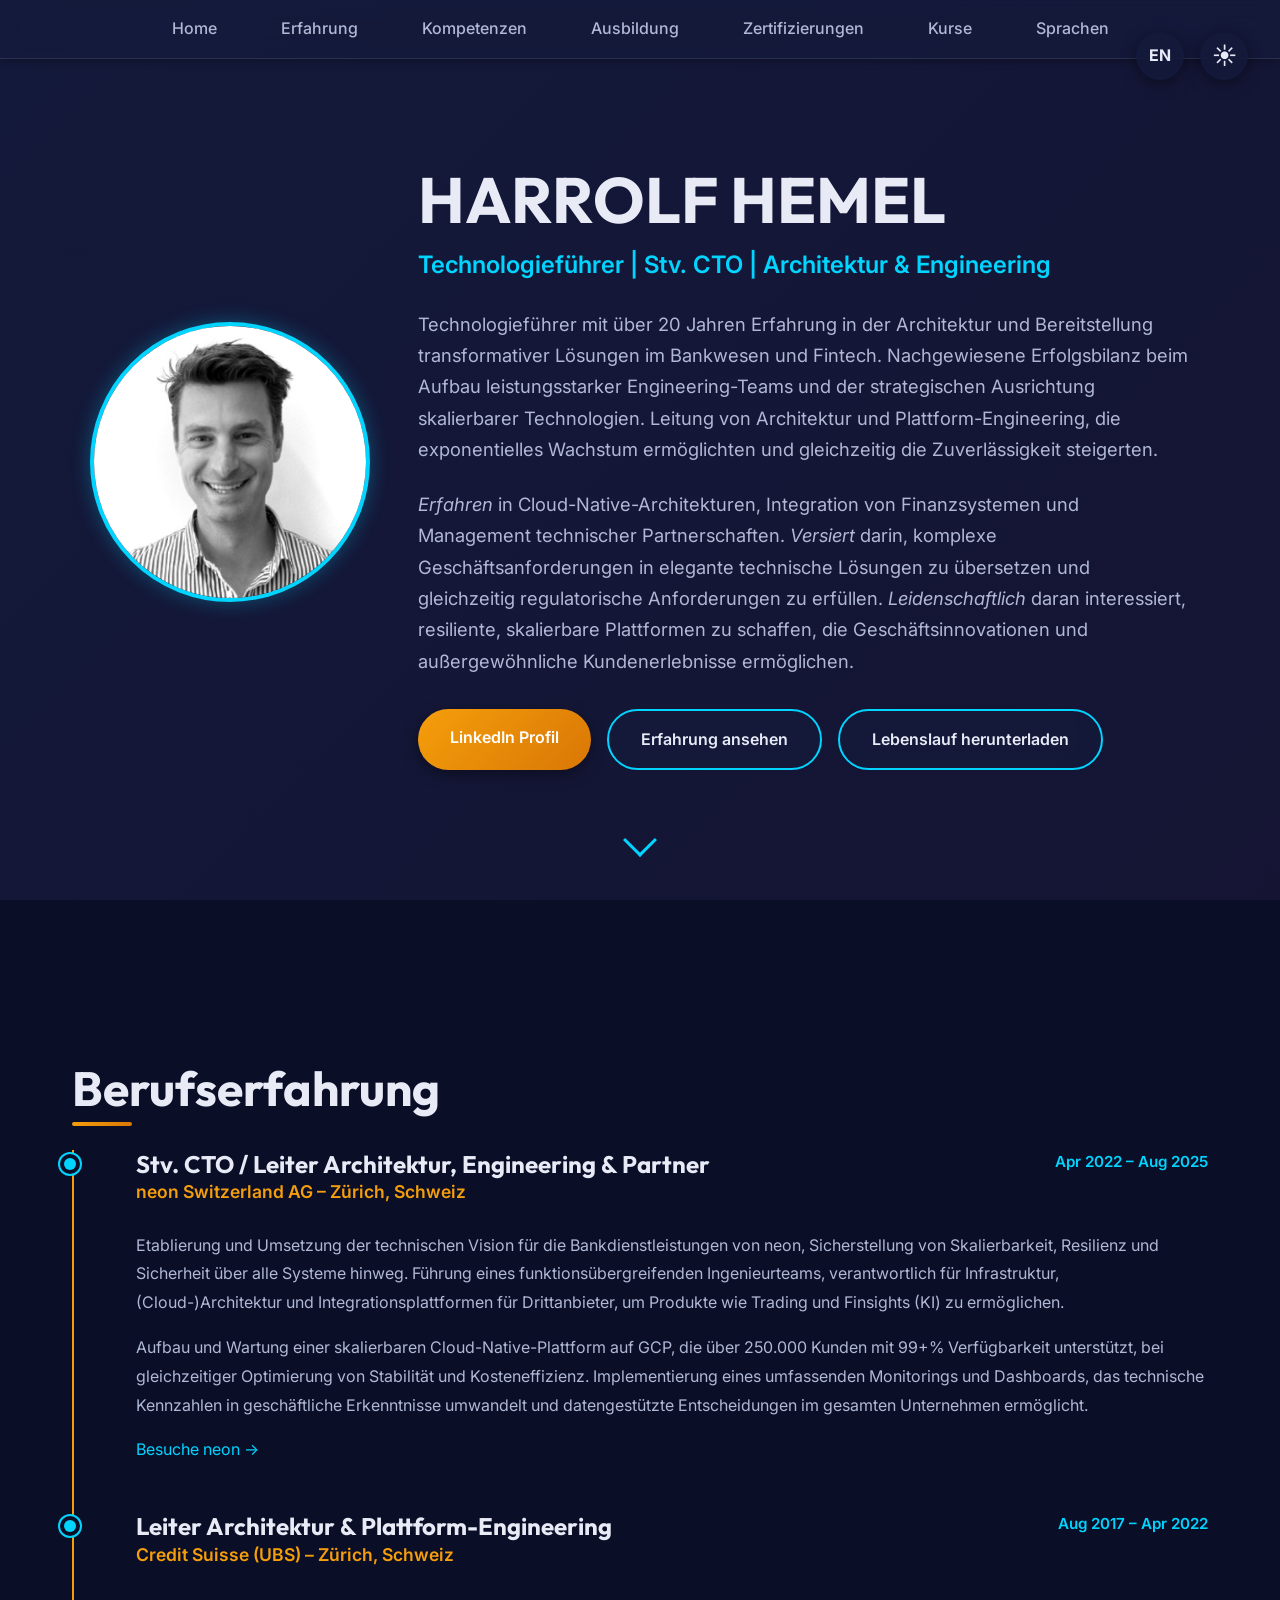
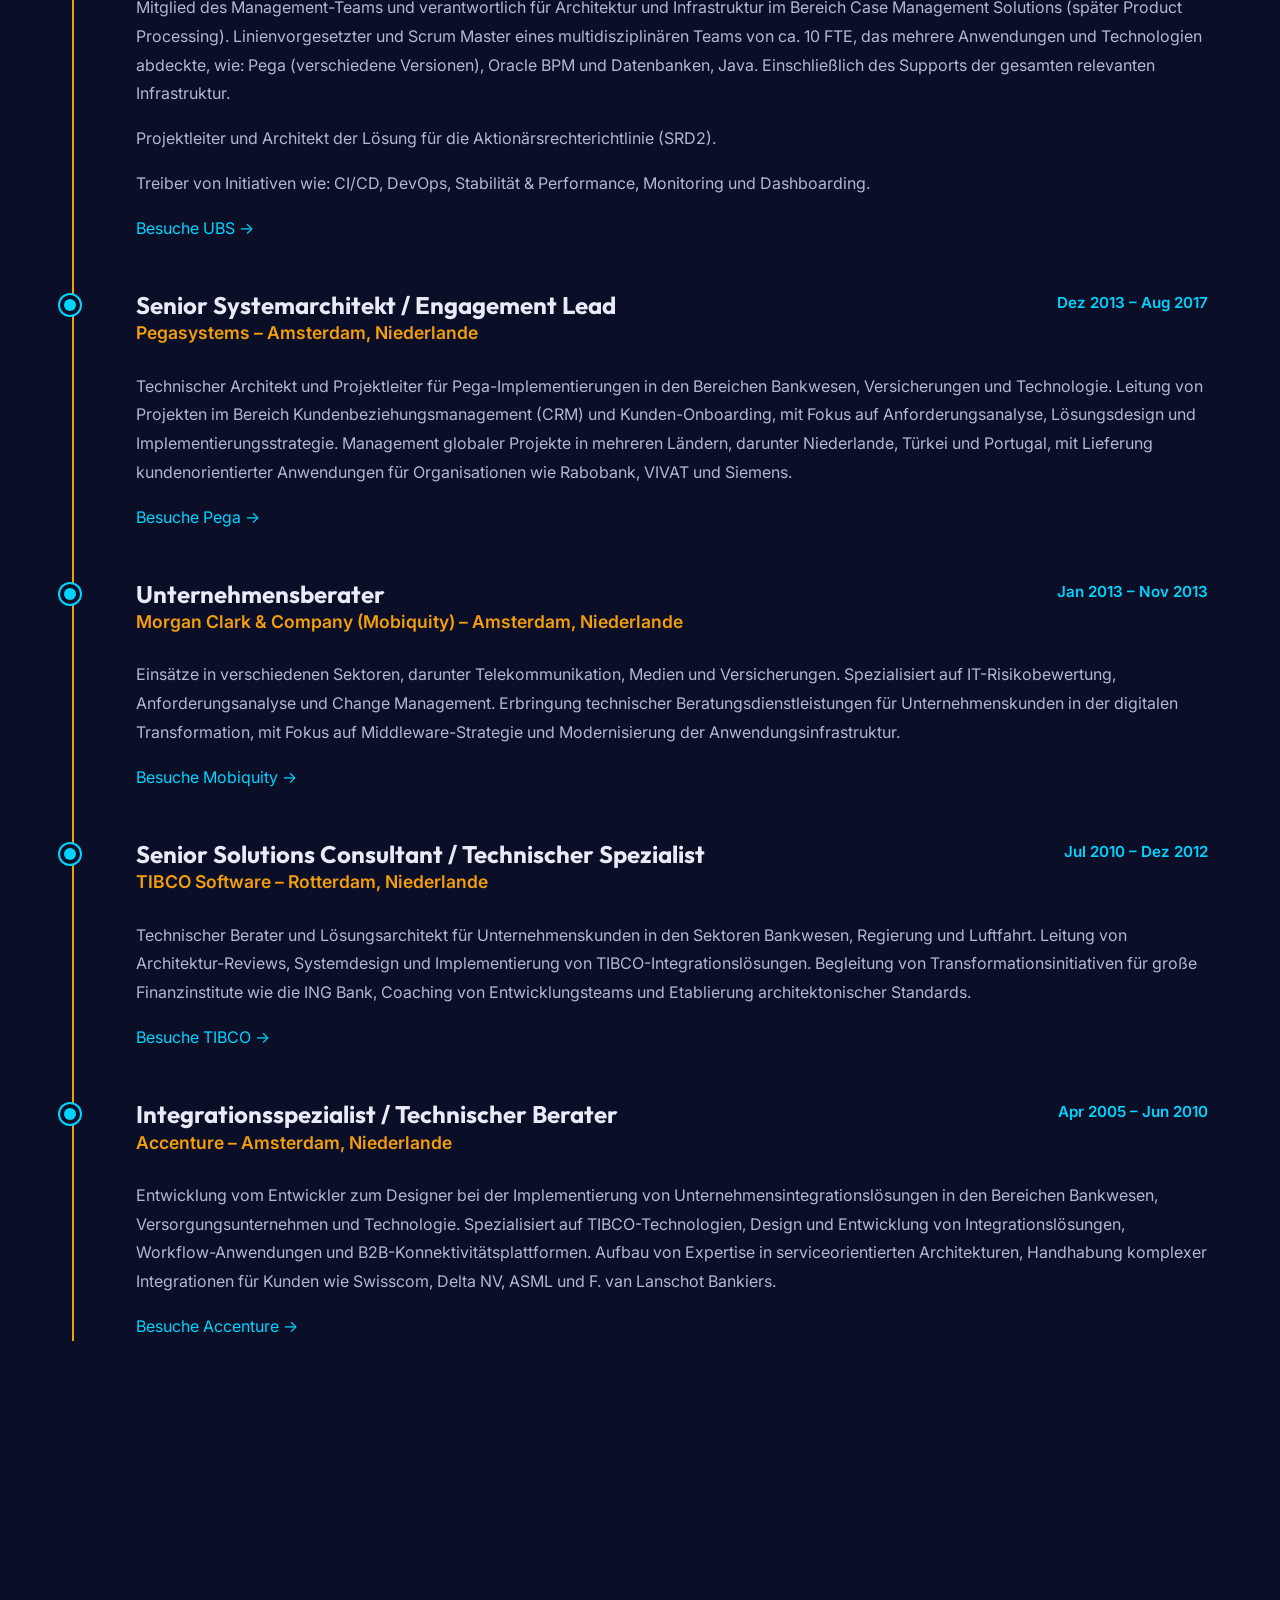
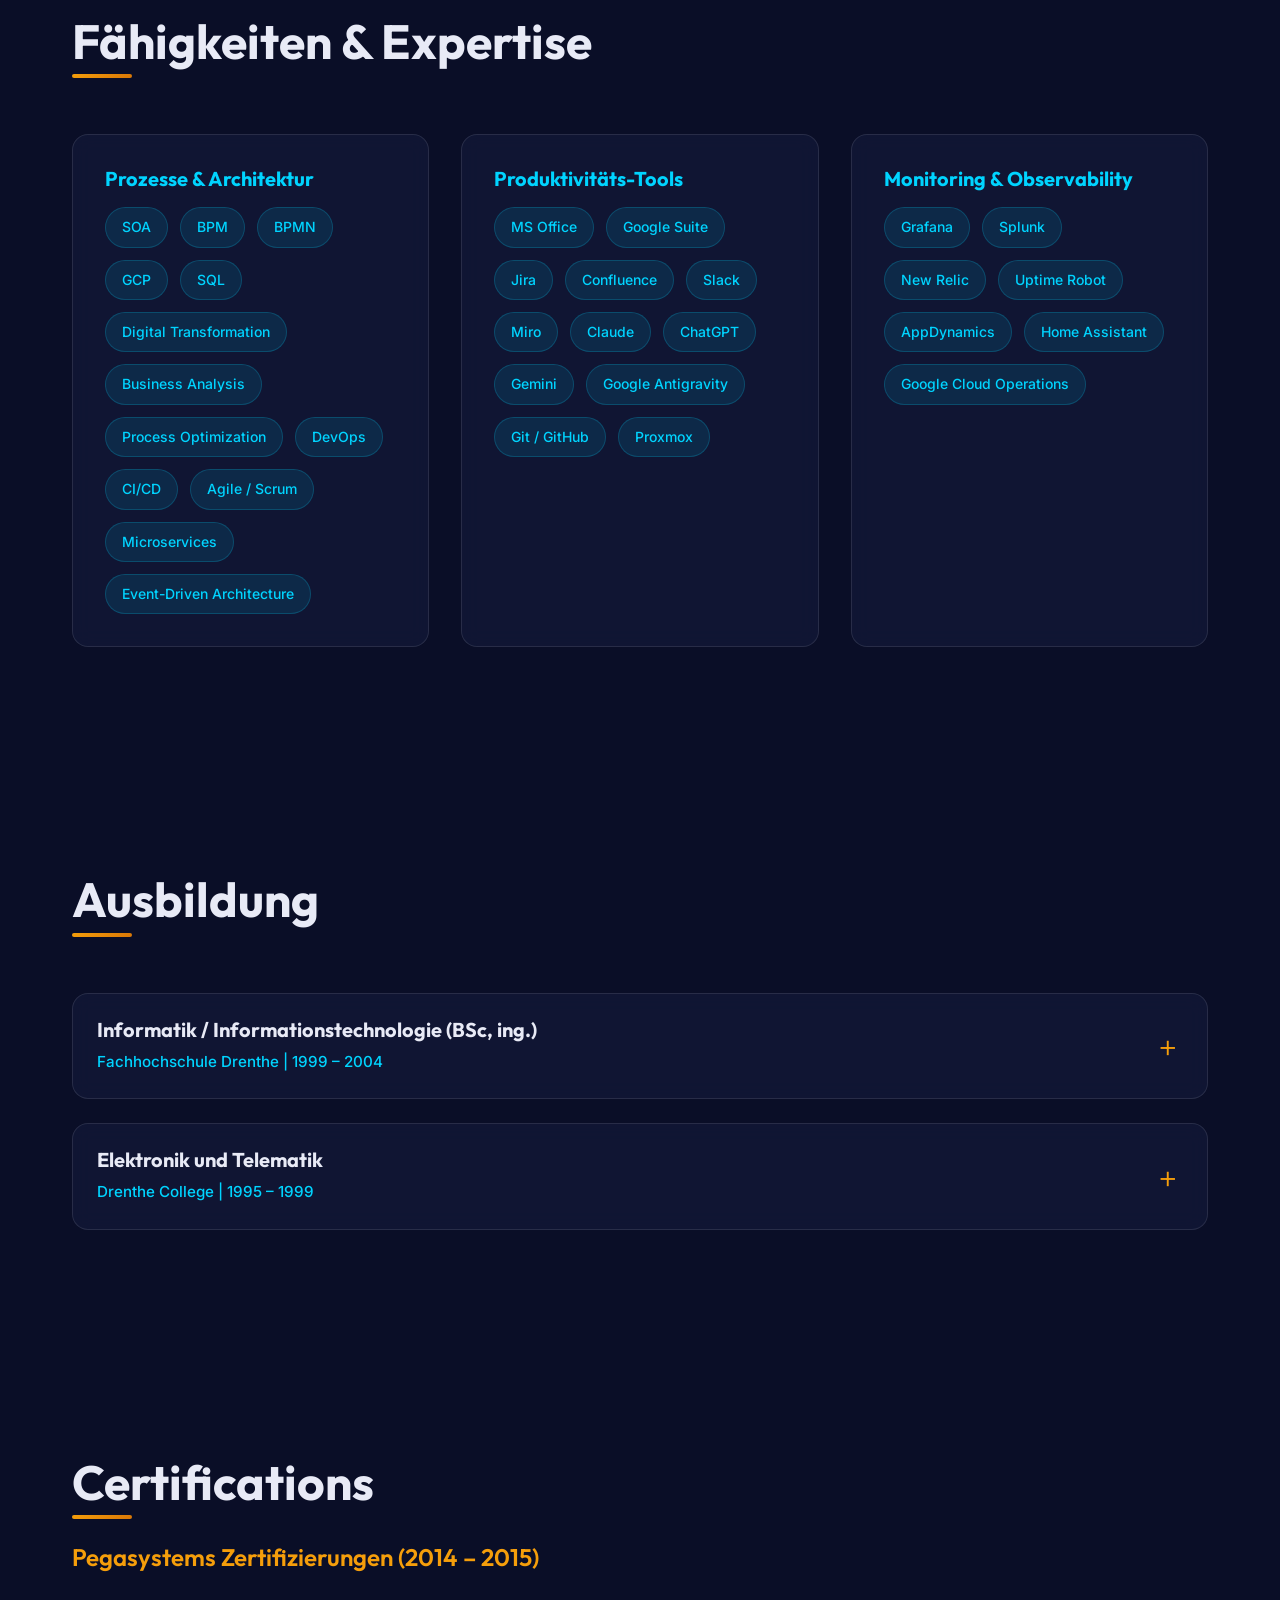
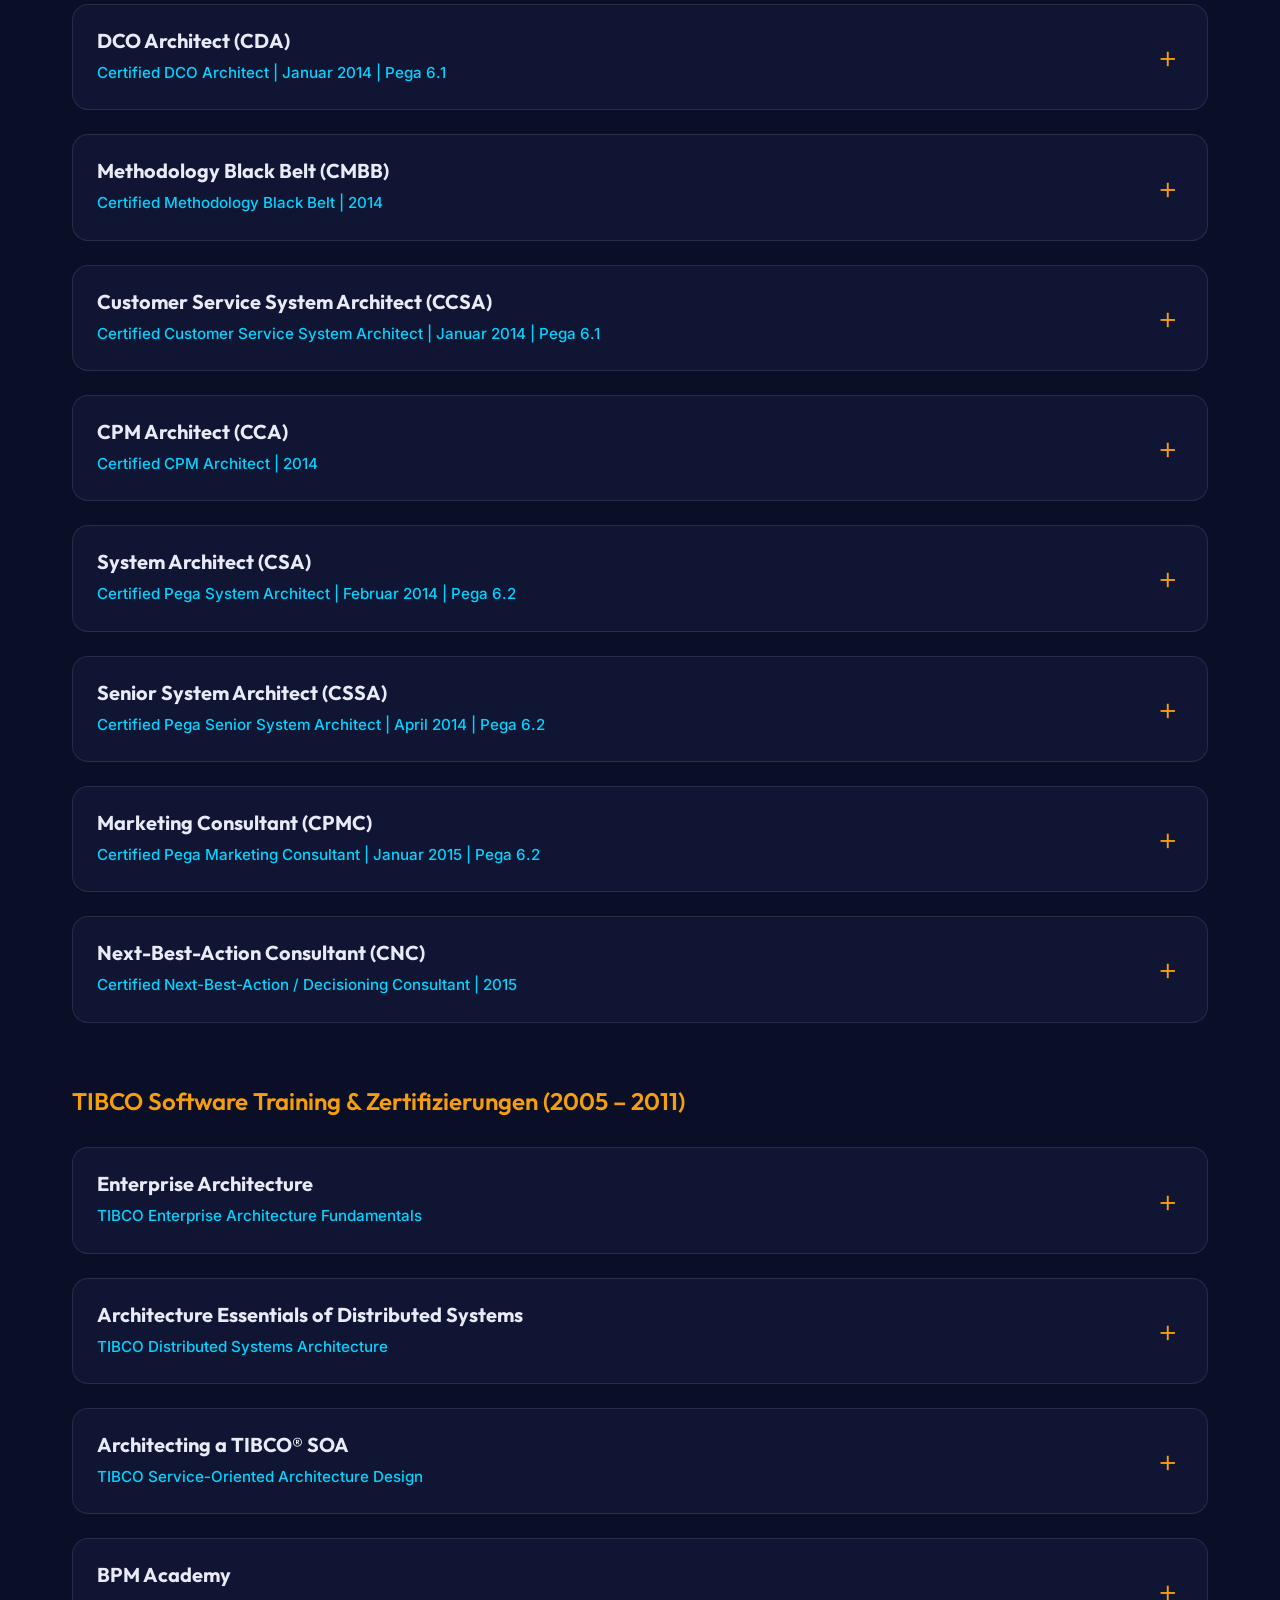
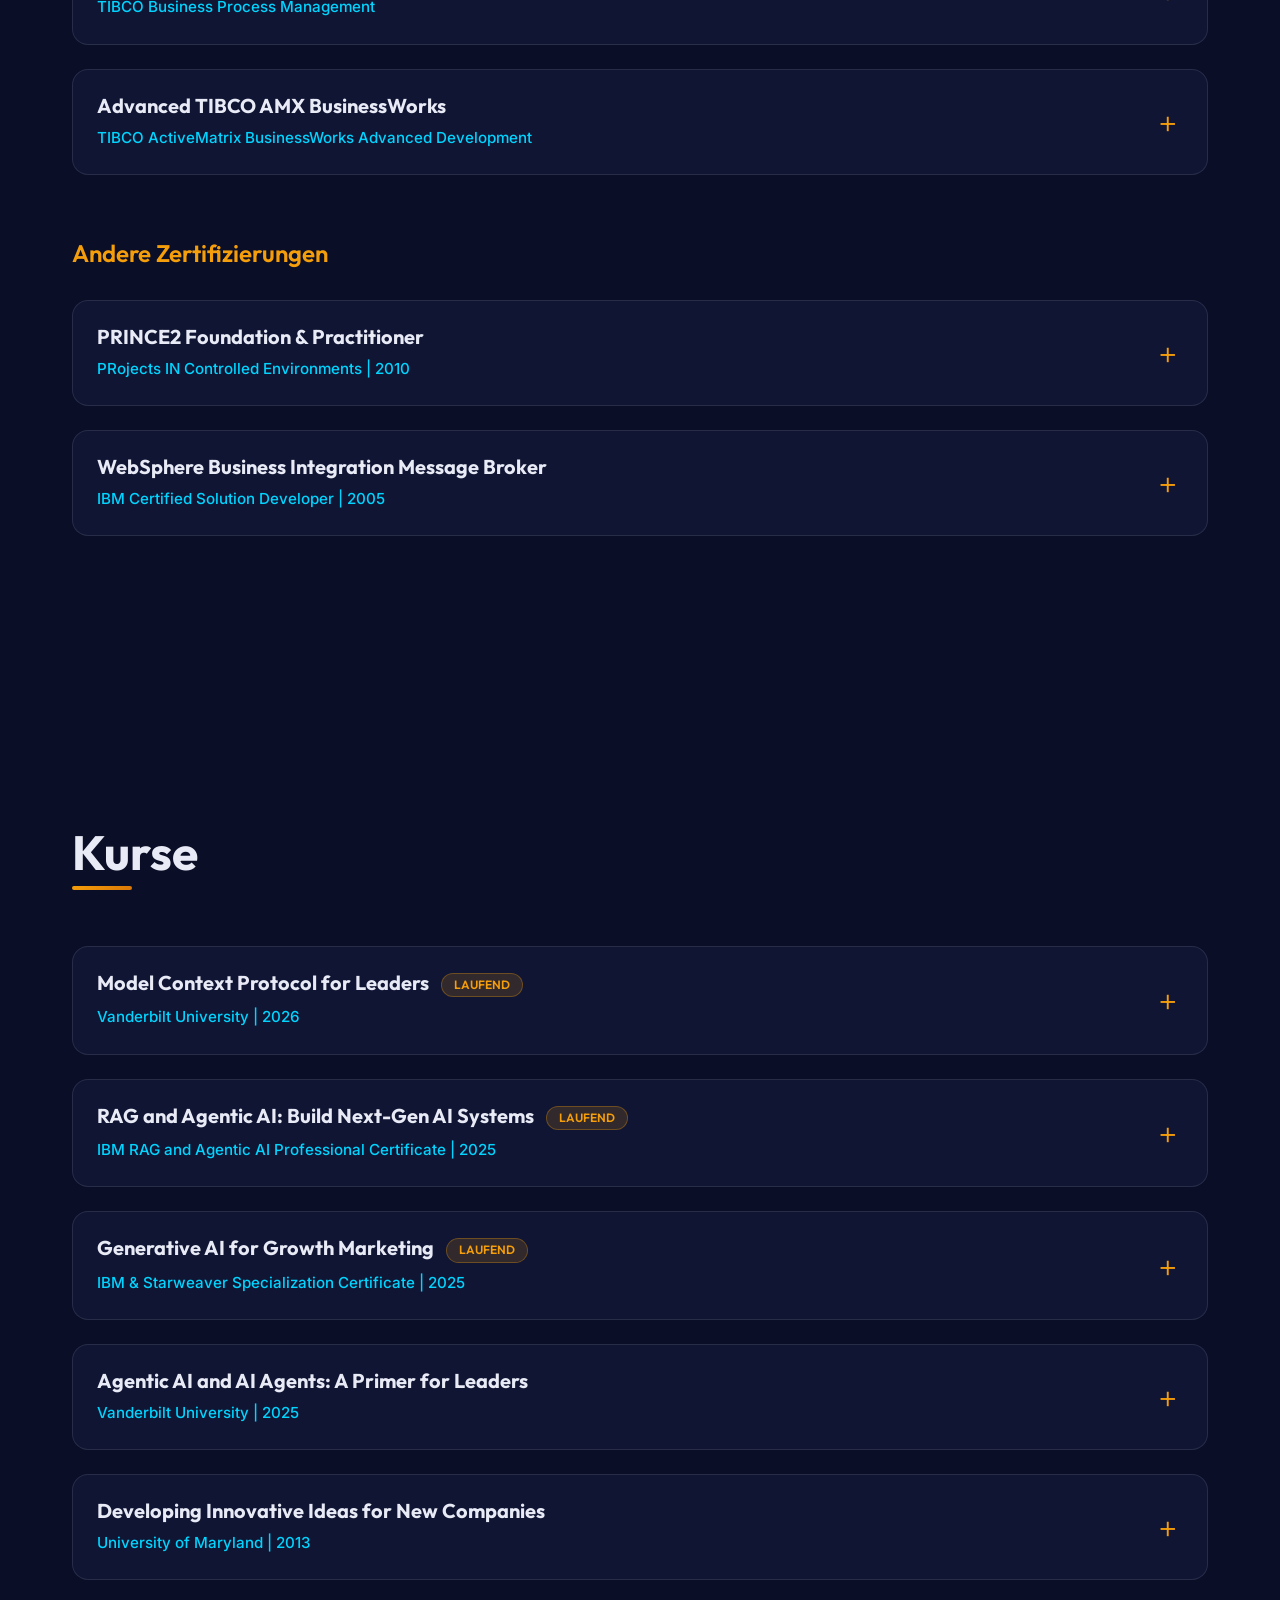
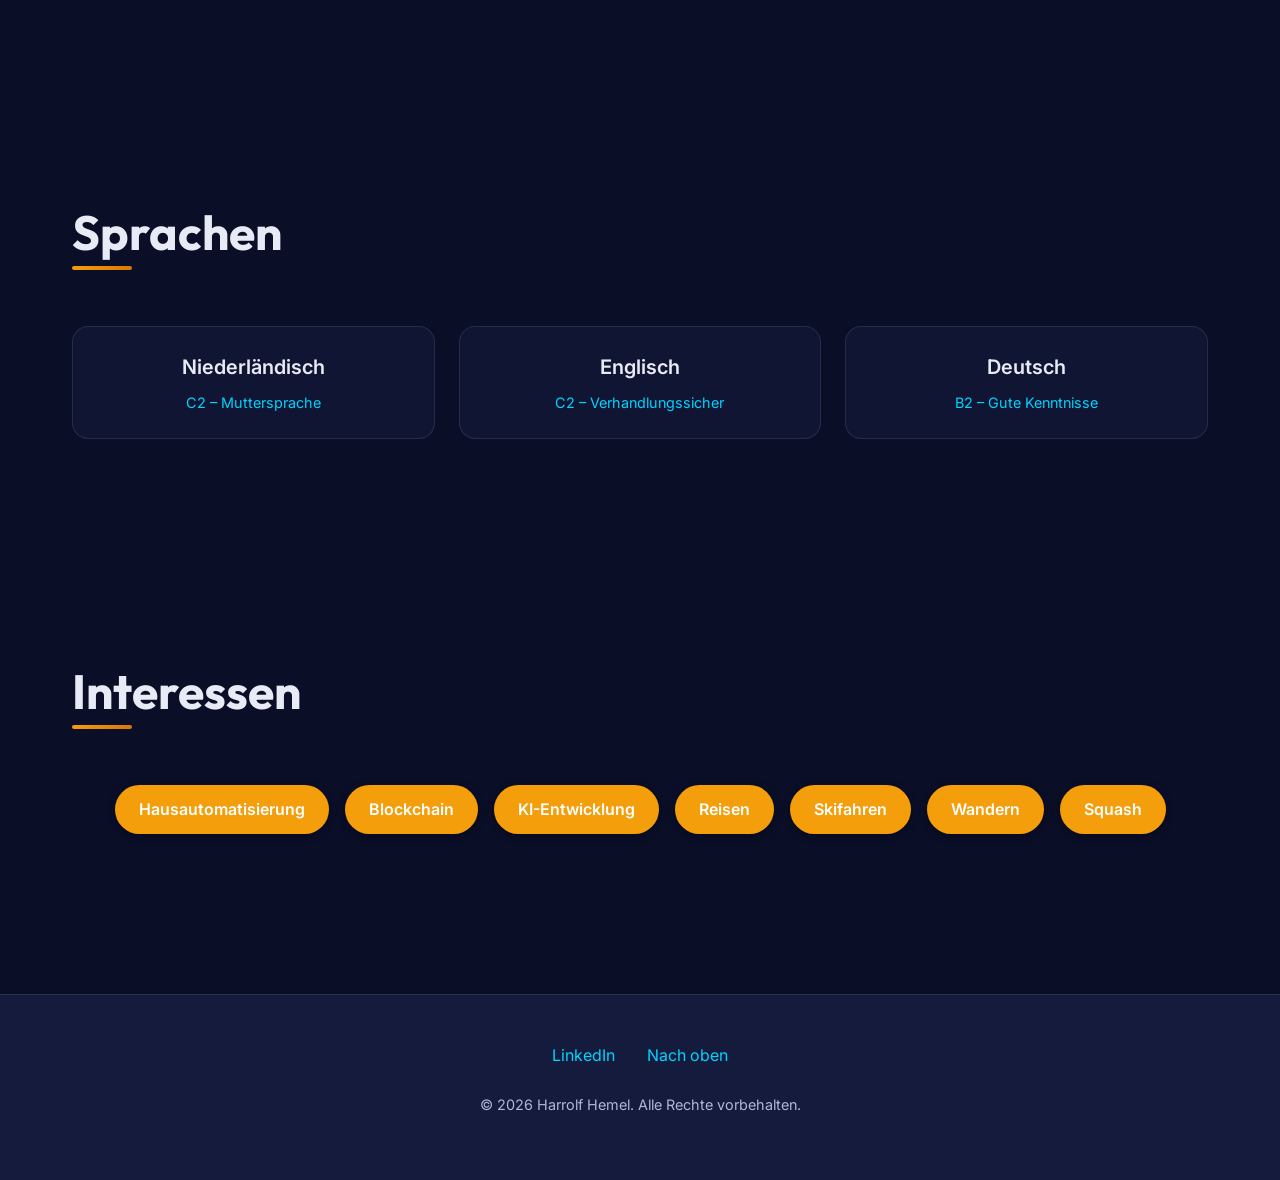
==== index-de.html @ daae37f2 "Refine light/dark toggle: fix default icon, add theme-color meta, improve a11y, add German localizat" ====
<!DOCTYPE html>
<html lang="de">

<head>
    <meta charset="UTF-8">
    <meta name="viewport" content="width=device-width, initial-scale=1.0">
    <meta name="theme-color" content="#0a0e27">
    <meta name="description"
        content="Harrolf Hemel - Technologieführer mit über 20 Jahren Erfahrung im Bankwesen und Fintech. Stv. CTO bei neon Switzerland AG.">
    <meta name="keywords" content="Technologieführer, CTO, Bankwesen, Fintech, Cloud-Architektur, Engineering">
    <meta name="author" content="Harrolf Hemel">

    <!-- Open Graph / Social Media -->
    <meta property="og:type" content="website">
    <meta property="og:title" content="Harrolf Hemel - Technologieführer">
    <meta property="og:description"
        content="Technologieführer mit über 20 Jahren Erfahrung in der Architektur und Bereitstellung transformativer Lösungen im Bankwesen und Fintech.">

    <title>Harrolf Hemel - Technologieführer</title>

    <!-- Google Fonts -->
    <link rel="preconnect" href="https://fonts.googleapis.com">
    <link rel="preconnect" href="https://fonts.gstatic.com" crossorigin>
    <link
        href="https://fonts.googleapis.com/css2?family=Inter:wght@400;500;600;700&family=Outfit:wght@600;700;800&display=swap"
        rel="stylesheet">

    <!-- Stylesheet -->
    <link rel="stylesheet" href="style.css">
</head>

<body>
    <!-- Theme Toggle -->
    <div class="theme-toggle" onclick="toggleTheme()" role="button" aria-label="Zum hellen Modus wechseln">
        <span id="theme-icon">☀️</span>
    </div>

    <!-- Language Toggle -->
    <a href="index.html" class="lang-toggle" aria-label="Wechseln zu Englisch">
        <span>EN</span>
    </a>

    <!-- Navigation -->
    <nav>
        <ul>
            <li><a href="#home">Home</a></li>
            <li>
                <a href="#experience">Erfahrung</a>
                <ul class="dropdown">
                    <li><a href="#neon">neon Switzerland AG</a></li>
                    <li><a href="#credit-suisse">Credit Suisse (UBS)</a></li>
                    <li><a href="#pegasystems">Pegasystems</a></li>
                    <li><a href="#mobiquity">Morgan Clark & Company</a></li>
                    <li><a href="#tibco-2010">TIBCO Software</a></li>
                    <li><a href="#accenture">Accenture</a></li>
                </ul>
            </li>
            <li>
                <a href="#skills">Kompetenzen</a>
                <ul class="dropdown">
                    <li><a href="#process-architecture">Prozesse & Architektur</a></li>
                    <li><a href="#productivity-tools">Produktivitäts-Tools</a></li>
                    <li><a href="#monitoring-observability">Monitoring & Observability</a></li>
                </ul>
            </li>
            <li>
                <a href="#education">Ausbildung</a>
                <ul class="dropdown">
                    <li><a href="#bachelors-degree">Informatik (BSc/Ing.)</a></li>
                    <li><a href="#electronics-telematics">Elektronik & Telematik</a></li>
                </ul>
            </li>
            <li>
                <a href="#certifications">Zertifizierungen</a>
                <ul class="dropdown">
                    <li><a href="#pega-certs">Pegasystems</a></li>
                    <li><a href="#tibco-certs">TIBCO Software</a></li>
                    <li><a href="#other-certs">Andere</a></li>
                </ul>
            </li>
            <li>
                <a href="#courses">Kurse</a>
                <ul class="dropdown">
                    <li><a href="#mcp-leaders">Model Context Protocol</a></li>
                    <li><a href="#ibm-rag">IBM RAG & Agentic AI</a></li>
                    <li><a href="#ibm-growth">Gen AI Growth Marketing</a></li>
                    <li><a href="#vanderbilt-agentic">Vanderbilt Agentic AI</a></li>
                    <li><a href="#maryland-entrepreneurship">Maryland Entrepreneurship</a></li>
                </ul>
            </li>
            <li><a href="#languages">Sprachen</a></li>
        </ul>
    </nav>

    <!-- Hero Section -->
    <section id="home" class="hero">
        <div class="hero-content">
            <div class="hero-image-container">
                <img src="profile_pic.png" alt="Harrolf Hemel" class="hero-image">
            </div>
            <div class="hero-text-content">
                <h1 class="hero-title">HARROLF HEMEL</h1>
                <p class="hero-subtitle">Technologieführer | Stv. CTO | Architektur & Engineering</p>
                <p class="hero-description">
                    Technologieführer mit über 20 Jahren Erfahrung in der Architektur und Bereitstellung transformativer
                    Lösungen im
                    Bankwesen und Fintech.
                    Nachgewiesene Erfolgsbilanz beim Aufbau leistungsstarker Engineering-Teams und der strategischen
                    Ausrichtung skalierbarer Technologien.
                    Leitung von Architektur und Plattform-Engineering, die exponentielles Wachstum ermöglichten und
                    gleichzeitig die
                    Zuverlässigkeit steigerten.
                </p>
                <p class="hero-description">
                    <em>Erfahren</em> in Cloud-Native-Architekturen, Integration von Finanzsystemen und Management
                    technischer
                    Partnerschaften.
                    <em>Versiert</em> darin, komplexe Geschäftsanforderungen in elegante technische Lösungen zu
                    übersetzen und
                    gleichzeitig regulatorische Anforderungen zu erfüllen.
                    <em>Leidenschaftlich</em> daran interessiert, resiliente, skalierbare Plattformen zu schaffen, die
                    Geschäftsinnovationen und
                    außergewöhnliche Kundenerlebnisse ermöglichen.
                </p>
                <div class="hero-links">
                    <a href="https://www.linkedin.com/in/harrolf" target="_blank" rel="noopener noreferrer"
                        class="btn btn-primary">
                        LinkedIn Profil
                    </a>
                    <a href="#experience" class="btn btn-secondary">Erfahrung ansehen</a>
                    <a href="Harrolf_Hemel_CV.pdf" target="_blank" class="btn btn-secondary"
                        aria-label="Lebenslauf als PDF herunterladen">
                        Lebenslauf herunterladen
                    </a>
                </div>
            </div>
        </div>
        <div class="scroll-indicator">
            <a href="#experience" aria-label="Nach unten scrollen">
                <span class="chevron"></span>
            </a>
        </div>
    </section>

    <!-- Experience Section -->
    <section id="experience">
        <div class="container">
            <h2>Berufserfahrung</h2>
            <div class="timeline">
                <!-- neon Switzerland AG -->
                <div class="timeline-item" id="neon">
                    <div class="timeline-header">
                        <div>
                            <h3 class="timeline-title">Stv. CTO / Leiter Architektur, Engineering & Partner</h3>
                            <p class="timeline-company">neon Switzerland AG – Zürich, Schweiz</p>
                        </div>
                        <span class="timeline-period">Apr 2022 – Aug 2025</span>
                    </div>
                    <div class="timeline-description">
                        <p>Etablierung und Umsetzung der technischen Vision für die Bankdienstleistungen von neon,
                            Sicherstellung von Skalierbarkeit, Resilienz und Sicherheit über alle Systeme hinweg.
                            Führung eines funktionsübergreifenden Ingenieurteams, verantwortlich für Infrastruktur,
                            (Cloud-)Architektur und Integrationsplattformen für Drittanbieter, um Produkte wie Trading
                            und Finsights (KI) zu ermöglichen.</p>
                        <p>Aufbau und Wartung einer skalierbaren Cloud-Native-Plattform auf GCP, die über 250.000 Kunden
                            mit 99+% Verfügbarkeit unterstützt, bei gleichzeitiger Optimierung von Stabilität und
                            Kosteneffizienz. Implementierung eines umfassenden Monitorings und Dashboards, das
                            technische Kennzahlen in geschäftliche Erkenntnisse umwandelt und datengestützte
                            Entscheidungen im gesamten Unternehmen ermöglicht.</p>
                        <p><a href="https://www.neon-free.ch/" target="_blank" rel="noopener noreferrer">Besuche neon
                                →</a></p>
                    </div>
                </div>

                <!-- Credit Suisse -->
                <div class="timeline-item" id="credit-suisse">
                    <div class="timeline-header">
                        <div>
                            <h3 class="timeline-title">Leiter Architektur & Plattform-Engineering</h3>
                            <p class="timeline-company">Credit Suisse (UBS) – Zürich, Schweiz</p>
                        </div>
                        <span class="timeline-period">Aug 2017 – Apr 2022</span>
                    </div>
                    <div class="timeline-description">
                        <p>Mitglied des Management-Teams und verantwortlich für Architektur und Infrastruktur im Bereich
                            Case Management Solutions (später Product Processing). Linienvorgesetzter und Scrum Master
                            eines multidisziplinären Teams von ca. 10 FTE, das mehrere Anwendungen und Technologien
                            abdeckte, wie: Pega (verschiedene Versionen), Oracle BPM und Datenbanken, Java.
                            Einschließlich des Supports der gesamten relevanten Infrastruktur.</p>
                        <p>Projektleiter und Architekt der Lösung für die Aktionärsrechterichtlinie (SRD2).</p>
                        <p>Treiber von Initiativen wie: CI/CD, DevOps, Stabilität & Performance, Monitoring und
                            Dashboarding.</p>
                        <p><a href="https://www.ubs.com/" target="_blank" rel="noopener noreferrer">Besuche UBS →</a>
                        </p>
                    </div>
                </div>

                <!-- Pegasystems -->
                <div class="timeline-item" id="pegasystems">
                    <div class="timeline-header">
                        <div>
                            <h3 class="timeline-title">Senior Systemarchitekt / Engagement Lead</h3>
                            <p class="timeline-company">Pegasystems – Amsterdam, Niederlande</p>
                        </div>
                        <span class="timeline-period">Dez 2013 – Aug 2017</span>
                    </div>
                    <div class="timeline-description">
                        <p>Technischer Architekt und Projektleiter für Pega-Implementierungen in den Bereichen
                            Bankwesen, Versicherungen und Technologie. Leitung von Projekten im Bereich
                            Kundenbeziehungsmanagement (CRM) und Kunden-Onboarding, mit Fokus auf Anforderungsanalyse,
                            Lösungsdesign und Implementierungsstrategie. Management globaler Projekte in mehreren
                            Ländern, darunter Niederlande, Türkei und Portugal, mit Lieferung kundenorientierter
                            Anwendungen für Organisationen wie Rabobank, VIVAT und Siemens.</p>
                        <p><a href="https://www.pega.com" target="_blank" rel="noopener noreferrer">Besuche Pega →</a>
                        </p>
                    </div>
                </div>

                <!-- Morgan Clark & Company -->
                <div class="timeline-item" id="mobiquity">
                    <div class="timeline-header">
                        <div>
                            <h3 class="timeline-title">Unternehmensberater</h3>
                            <p class="timeline-company">Morgan Clark & Company (Mobiquity) – Amsterdam, Niederlande</p>
                        </div>
                        <span class="timeline-period">Jan 2013 – Nov 2013</span>
                    </div>
                    <div class="timeline-description">
                        <p>Einsätze in verschiedenen Sektoren, darunter Telekommunikation, Medien und Versicherungen.
                            Spezialisiert auf IT-Risikobewertung, Anforderungsanalyse und Change Management. Erbringung
                            technischer Beratungsdienstleistungen für Unternehmenskunden in der digitalen
                            Transformation, mit Fokus auf Middleware-Strategie und Modernisierung der
                            Anwendungsinfrastruktur.</p>
                        <p><a href="https://mobiquitytechnologies.com" target="_blank" rel="noopener noreferrer">Besuche
                                Mobiquity →</a></p>
                    </div>
                </div>

                <!-- TIBCO Software -->
                <div class="timeline-item" id="tibco-2010">
                    <div class="timeline-header">
                        <div>
                            <h3 class="timeline-title">Senior Solutions Consultant / Technischer Spezialist</h3>
                            <p class="timeline-company">TIBCO Software – Rotterdam, Niederlande</p>
                        </div>
                        <span class="timeline-period">Jul 2010 – Dez 2012</span>
                    </div>
                    <div class="timeline-description">
                        <p>Technischer Berater und Lösungsarchitekt für Unternehmenskunden in den Sektoren Bankwesen,
                            Regierung und Luftfahrt. Leitung von Architektur-Reviews, Systemdesign und Implementierung
                            von TIBCO-Integrationslösungen. Begleitung von Transformationsinitiativen für große
                            Finanzinstitute wie die ING Bank, Coaching von Entwicklungsteams und Etablierung
                            architektonischer Standards.</p>
                        <p><a href="https://www.tibco.com" target="_blank" rel="noopener noreferrer">Besuche TIBCO →</a>
                        </p>
                    </div>
                </div>

                <!-- Accenture -->
                <div class="timeline-item" id="accenture">
                    <div class="timeline-header">
                        <div>
                            <h3 class="timeline-title">Integrationsspezialist / Technischer Berater</h3>
                            <p class="timeline-company">Accenture – Amsterdam, Niederlande</p>
                        </div>
                        <span class="timeline-period">Apr 2005 – Jun 2010</span>
                    </div>
                    <div class="timeline-description">
                        <p>Entwicklung vom Entwickler zum Designer bei der Implementierung von
                            Unternehmensintegrationslösungen in den Bereichen Bankwesen, Versorgungsunternehmen und
                            Technologie. Spezialisiert auf TIBCO-Technologien, Design und Entwicklung von
                            Integrationslösungen, Workflow-Anwendungen und B2B-Konnektivitätsplattformen. Aufbau von
                            Expertise in serviceorientierten Architekturen, Handhabung komplexer Integrationen für
                            Kunden wie Swisscom, Delta NV, ASML und F. van Lanschot Bankiers.</p>
                        <p><a href="https://www.accenture.com/" target="_blank" rel="noopener noreferrer">Besuche
                                Accenture →</a></p>
                    </div>
                </div>
            </div>
        </div>
    </section>

    <!-- Skills Section -->
    <section id="skills">
        <div class="container">
            <h2>Fähigkeiten & Expertise</h2>
            <div class="skills-grid">
                <div class="skill-category" id="process-architecture">
                    <h3>Prozesse & Architektur</h3>
                    <div class="skill-tags">
                        <span class="skill-tag">SOA</span>
                        <span class="skill-tag">BPM</span>
                        <span class="skill-tag">BPMN</span>
                        <span class="skill-tag">GCP</span>
                        <span class="skill-tag">SQL</span>
                        <span class="skill-tag">Digital Transformation</span>
                        <span class="skill-tag">Business Analysis</span>
                        <span class="skill-tag">Process Optimization</span>
                        <span class="skill-tag">DevOps</span>
                        <span class="skill-tag">CI/CD</span>
                        <span class="skill-tag">Agile / Scrum</span>
                        <span class="skill-tag">Microservices</span>
                        <span class="skill-tag">Event-Driven Architecture</span>
                    </div>
                </div>
                <div class="skill-category" id="productivity-tools">
                    <h3>Produktivitäts-Tools</h3>
                    <div class="skill-tags">
                        <span class="skill-tag">MS Office</span>
                        <span class="skill-tag">Google Suite</span>
                        <span class="skill-tag">Jira</span>
                        <span class="skill-tag">Confluence</span>
                        <span class="skill-tag">Slack</span>
                        <span class="skill-tag">Miro</span>
                        <span class="skill-tag">Claude</span>
                        <span class="skill-tag">ChatGPT</span>
                        <span class="skill-tag">Gemini</span>
                        <span class="skill-tag">Google Antigravity</span>
                        <span class="skill-tag">Git / GitHub</span>
                        <span class="skill-tag">Proxmox</span>
                    </div>
                </div>
                <div class="skill-category" id="monitoring-observability">
                    <h3>Monitoring & Observability</h3>
                    <div class="skill-tags">
                        <span class="skill-tag">Grafana</span>
                        <span class="skill-tag">Splunk</span>
                        <span class="skill-tag">New Relic</span>
                        <span class="skill-tag">Uptime Robot</span>
                        <span class="skill-tag">AppDynamics</span>
                        <span class="skill-tag">Home Assistant</span>
                        <span class="skill-tag">Google Cloud Operations</span>
                    </div>
                </div>
            </div>
        </div>
    </section>

    <!-- Education Section -->
    <section id="education">
        <div class="container">
            <h2>Ausbildung</h2>
            <div class="certifications-grid">
                <!-- Computer Science / IT Degree -->
                <div class="certification-card" id="bachelors-degree">
                    <div class="certification-header" onclick="toggleCertification(this)">
                        <div>
                            <h4 class="certification-title">Informatik / Informationstechnologie (BSc, ing.)</h4>
                            <p class="certification-subtitle">Fachhochschule Drenthe | 1999 – 2004</p>
                        </div>
                        <span class="expand-icon">+</span>
                    </div>
                    <div class="certification-details">
                        <p>Vierjähriges HBO-Bachelorstudium in Informatik und Informationstechnologie an der Hogeschool
                            Drenthe – einer Fachhochschule in der Provinz Drenthe, Niederlande, mit Standorten in Assen,
                            Emmen und Meppel (fusioniert 2008 mit der CHN zur Stenden Hogeschool, jetzt NHL Stenden).
                        </p>
                        <p>Umfassender Lehrplan mit Grundlagen der Softwareentwicklung, Systemanalyse und -design,
                            Datenbankmanagementsystemen und Programmiermethoden. Kernstudien umfassten objektorientierte
                            Programmierung, Datenstrukturen und Algorithmen, Informationssystementwicklung,
                            Netzwerkinfrastruktur und Systemadministration. Schwerpunkt auf praxisorientiertem Lernen
                            mit branchenrelevanten Anwendungen, Verbindung von theoretischen Grundlagen mit praktischer
                            Entwicklung technischer Fähigkeiten.</p>
                        <p>Das Programm vermittelte Kompetenzen über den gesamten Lebenszyklus von Informationssystemen:
                            Anforderungsanalyse, Systemdesign, Implementierung, Testen und Wartung. Zusätzlicher Fokus
                            auf aufkommende Technologien jener Zeit, einschließlich Webentwicklung, verteilte Systeme
                            und Enterprise Application Integration. Das Abschlussprojekt (Afstudeerstage) beinhaltete
                            die Anwendung des erworbenen Wissens in einem professionellen Umfeld und schlug die Brücke
                            zwischen akademischem Lernen und Industriepraxis.</p>
                        <p>Der Titel <strong>"ing."</strong> (Ingenieur) ist eine gesetzlich geschützte
                            Berufsbezeichnung in den Niederlanden, die nach Abschluss eines technischen HBO-Studiengangs
                            verliehen wird.</p>
                    </div>
                </div>

                <!-- Electronics and Telematics -->
                <div class="certification-card" id="electronics-telematics">
                    <div class="certification-header" onclick="toggleCertification(this)">
                        <div>
                            <h4 class="certification-title">Elektronik und Telematik</h4>
                            <p class="certification-subtitle">Drenthe College | 1995 – 1999</p>
                        </div>
                        <span class="expand-icon">+</span>
                    </div>
                    <div class="certification-details">
                        <p>Vierjährige MBO-Berufsausbildung in Elektronik und Telematik am Drenthe College – einem
                            regionalen Berufsbildungszentrum (ROC) in der Provinz Drenthe, Niederlande. Diese technische
                            Qualifikation vermittelte fundierte Fachkenntnisse sowohl in der Elektroniktechnik als auch
                            in Telekommunikationssystemen.</p>
                        <p>Die Komponente <strong>Elektronik</strong> deckte ab: Stromkreistheorie, analoge und digitale
                            Elektronik, elektronische Bauteile und Systeme, Messtechnik, Schaltungsdesign und
                            Fehlersuchmethoden. Die praktische Ausbildung umfasste die Arbeit mit elektronischen
                            Messgeräten, das Interpretieren technischer Schaltpläne sowie die Installation, Wartung und
                            Reparatur elektronischer Systeme und Anlagen.</p>
                        <p>Die Spezialisierung <strong>Telematik</strong> (Telekommunikation + Informatik) konzentrierte
                            sich auf die Konvergenz von Telekommunikation und Informationstechnologie – behandelte
                            Datenkommunikation, Netzwerkprotokolle, Übertragungstechnologien, Telefoniesysteme und die
                            Infrastruktur für den elektronischen Informationsaustausch. Dies umfasste sowohl Kupfer- als
                            auch frühe Glasfasertechnologien, Signalsysteme und die aufkommende digitale
                            Telekommunikationslandschaft der späten 1990er Jahre.</p>
                        <p>Das kombinierte Programm bot eine solide technische Grundlage, die Hardware-Elektronik mit
                            Kommunikationstechnologie verband – Fähigkeiten, die direkt im sich schnell entwickelnden
                            IKT-Sektor anwendbar waren und als ideale Vorbereitung für das anschließende
                            Hochschulstudium der Informatik dienten.</p>
                    </div>
                </div>
            </div>
        </div>
    </section>

    <!-- Certifications Section -->
    <section id="certifications">
        <div class="container">
            <h2>Certifications</h2>

            <!-- Pegasystems Certifications -->
            <div class="certification-group" id="pega-certs">
                <h3 class="certification-group-title">Pegasystems Zertifizierungen (2014 – 2015)</h3>
                <div class="certifications-grid">
                    <!-- DCO Architect -->
                    <div class="certification-card" id="pega-dco">
                        <div class="certification-header" onclick="toggleCertification(this)">
                            <div>
                                <h4 class="certification-title">DCO Architect (CDA)</h4>
                                <p class="certification-subtitle">Certified DCO Architect | Januar 2014 | Pega 6.1</p>
                            </div>
                            <span class="expand-icon">+</span>
                        </div>
                        <div class="certification-details">
                            <p>Spezialisiert auf Pegas Directly Capture Objectives (DCO)-Methodik – eine kollaborative
                                Disziplin, die die Ausrichtung von Business und IT während des gesamten
                                Anwendungslebenszyklus ermöglicht. Expertise in der Moderation von DCO-Sitzungen, um
                                Geschäftsanforderungen direkt in die Pega-Plattform zu übertragen, wodurch
                                Übersetzungsfehler eliminiert und die Bereitstellung beschleunigt werden. Versiert im
                                Einsatz visueller Tools im App Studio zur Modellierung von Falllebenszyklen, Workflows
                                und Benutzeroberflächen in Echtzeit mit Stakeholdern. Erfahren in der Orchestrierung
                                funktionsübergreifender Teams durch die Discover-, Prepare-, Build- und Adopt-Phasen der
                                Pega-Express-Bereitstellung.</p>
                        </div>
                    </div>

                    <!-- Methodology Black Belt -->
                    <div class="certification-card" id="pega-cmbb">
                        <div class="certification-header" onclick="toggleCertification(this)">
                            <div>
                                <h4 class="certification-title">Methodology Black Belt (CMBB)</h4>
                                <p class="certification-subtitle">Certified Methodology Black Belt | 2014</p>
                            </div>
                            <span class="expand-icon">+</span>
                        </div>
                        <div class="certification-details">
                            <p>Fortgeschrittene Zertifizierung, die tiefgehendes Fachwissen in
                                Pegasystems-Implementierungsmethodiken validiert, einschließlich Pega Express und
                                SmartBPM. Versiert im Project Methodology Framework (PMF) und Test Management Framework
                                (TMF). Erfahren in der Führung von Projektteams durch agile, iterative Liefermodelle bei
                                gleichzeitiger Sicherstellung der Einhaltung der "Ten Guardrails to Success". Expertise
                                in der Definition des Projektumfangs, dem Backlog-Management und der Förderung der
                                Abstimmung zwischen geschäftlichen und technischen Ressourcen während des gesamten
                                Implementierungslebenszyklus.</p>
                        </div>
                    </div>

                    <!-- Customer Service System Architect -->
                    <div class="certification-card" id="pega-ccsa">
                        <div class="certification-header" onclick="toggleCertification(this)">
                            <div>
                                <h4 class="certification-title">Customer Service System Architect (CCSA)</h4>
                                <p class="certification-subtitle">Certified Customer Service System Architect | Januar
                                    2014 | Pega 6.1</p>
                            </div>
                            <span class="expand-icon">+</span>
                        </div>
                        <div class="certification-details">
                            <p>Spezialisierte Zertifizierung für die Implementierung von Pega Customer Service-Lösungen
                                auf Basis der Pega-Plattform. Expertise in Design und Aufbau von
                                Omni-Channel-Contact-Center-Anwendungen, Case-Management-Workflows und Konfigurationen
                                für Kundendienst-Desktops. Versiert in der Nutzung des Out-of-the-Box Customer Service
                                Frameworks von Pega zur Schaffung einheitlicher Agentenerlebnisse, Optimierung von
                                Serviceinteraktionen und Ermöglichung intelligenter Weiterleitung und Arbeitsverteilung.
                            </p>
                        </div>
                    </div>

                    <!-- CPM Architect -->
                    <div class="certification-card" id="pega-cca">
                        <div class="certification-header" onclick="toggleCertification(this)">
                            <div>
                                <h4 class="certification-title">CPM Architect (CCA)</h4>
                                <p class="certification-subtitle">Certified CPM Architect | 2014</p>
                            </div>
                            <span class="expand-icon">+</span>
                        </div>
                        <div class="certification-details">
                            <p>Zertifizierung für Systemarchitekten mit Fokus auf der Bereitstellung von Pegas Customer
                                Process Manager Contact-Center-Lösungen. Expertise in Konfiguration und Erweiterung des
                                CPM-Frameworks für Enterprise Contact Center-Umgebungen, einschließlich Workforce
                                Intelligence, Interaktionsmanagement und Service-Level-Optimierung. Erfahren in der
                                Implementierung kundenzentrierter Prozessabläufe, die die Servicebereitstellung im
                                Front-Office mit der Falllösung im Back-Office verbinden.</p>
                        </div>
                    </div>

                    <!-- System Architect -->
                    <div class="certification-card" id="pega-csa">
                        <div class="certification-header" onclick="toggleCertification(this)">
                            <div>
                                <h4 class="certification-title">System Architect (CSA)</h4>
                                <p class="certification-subtitle">Certified Pega System Architect | Februar 2014 | Pega
                                    6.2</p>
                            </div>
                            <span class="expand-icon">+</span>
                        </div>
                        <div class="certification-details">
                            <p>Zertifizierung auf Grundlagen-Ebene, die Kernkompetenzen in der
                                Pega-Anwendungsentwicklung unter Verwendung der Low-Code-, modellgetriebenen Umgebung
                                der Pega-Plattform validiert. Versiert in Case Lifecycle Management, Datenmodellierung,
                                Prozessautomatisierung und Benutzeroberflächendesign mit App Studio und Dev Studio.
                                Erfahren in der Konfiguration von Regeln, dem Aufbau von Integrationen und der Anwendung
                                von Pega-Guardrails für eine wartbare Anwendungsarchitektur. Expertise umfasst die Pega
                                Infinity-Plattform einschließlich Constellation UI, Cloud-Bereitstellungsmodelle und
                                GenAI-gestützte Entwicklungstools.</p>
                        </div>
                    </div>

                    <!-- Senior System Architect -->
                    <div class="certification-card" id="pega-cssa">
                        <div class="certification-header" onclick="toggleCertification(this)">
                            <div>
                                <h4 class="certification-title">Senior System Architect (CSSA)</h4>
                                <p class="certification-subtitle">Certified Pega Senior System Architect | April 2014 |
                                    Pega 6.2</p>
                            </div>
                            <span class="expand-icon">+</span>
                        </div>
                        <div class="certification-details">
                            <p>Fortgeschrittene technische Zertifizierung, die auf CSA-Grundlagen aufbaut, mit Expertise
                                in skalierbarem, unternehmenstauglichem Anwendungsdesign. Spezialisiert auf
                                fortgeschrittene Regelentwicklung, Architektur wiederverwendbarer Komponenten,
                                Systemintegrationsmuster und Performance-Optimierung. Versiert im Mentoring von
                                Entwicklungsteams, der Leitung technischer Designsitzungen und der Sicherstellung der
                                Einhaltung von Pega Best Practices. Erfahren in der Implementierung komplexer
                                Fallhierarchien, ausgefeilter Datenstrukturen und Sicherheitskonfigurationen auf
                                Unternehmensebene.</p>
                        </div>
                    </div>

                    <!-- Marketing Consultant -->
                    <div class="certification-card" id="pega-cpmc">
                        <div class="certification-header" onclick="toggleCertification(this)">
                            <div>
                                <h4 class="certification-title">Marketing Consultant (CPMC)</h4>
                                <p class="certification-subtitle">Certified Pega Marketing Consultant | Januar 2015 |
                                    Pega 6.2</p>
                            </div>
                            <span class="expand-icon">+</span>
                        </div>
                        <div class="certification-details">
                            <p>Spezialisierte Zertifizierung für Fachleute, die Pega Marketing-Lösungen im Customer
                                Decision Hub-Ökosystem implementieren. Expertise in Design und Ausführung von
                                Marketingkampagnen, Kundensegmentierungsstrategien und Behandlungskonfigurationen über
                                Inbound- und Outbound-Kanäle hinweg. Versiert in der Nutzung des Pega
                                Marketing-Frameworks, um Kundenbedürfnisse mit Geschäftszielen durch gezielte Angebote
                                und personalisierte Kommunikation in Einklang zu bringen.</p>
                        </div>
                    </div>

                    <!-- Next-Best-Action Consultant -->
                    <div class="certification-card" id="pega-cnc">
                        <div class="certification-header" onclick="toggleCertification(this)">
                            <div>
                                <h4 class="certification-title">Next-Best-Action Consultant (CNC)</h4>
                                <p class="certification-subtitle">Certified Next-Best-Action / Decisioning Consultant |
                                    2015</p>
                            </div>
                            <span class="expand-icon">+</span>
                        </div>
                        <div class="certification-details">
                            <p>Expertenzertifizierung im Pega Customer Decision Hub (CDH) für das Design KI-gestützter
                                Echtzeit-Entscheidungsstrategien. Versiert in der Konfiguration von
                                Next-Best-Action-Frameworks, prädiktiven Analysemodellen und adaptiven Lernstrategien,
                                die personalisierte Kundenerlebnisse über Omni-Channel-Touchpoints liefern. Erfahren in
                                der Implementierung von Entscheidungsstrategien mit dem Next-Best-Action Designer,
                                Simulation von Ergebnissen mit dem Visual Business Director und Integration von
                                Entscheidungsfähigkeiten in CRM- und Marketingplattformen. Expertise in der Balance
                                zwischen Kundenempathie und Geschäftswertoptimierung.</p>
                        </div>
                    </div>
                </div>
            </div>

            <!-- TIBCO Certifications -->
            <div class="certification-group" id="tibco-certs">
                <h3 class="certification-group-title">TIBCO Software Training & Zertifizierungen (2005 – 2011)</h3>
                <div class="certifications-grid">
                    <!-- Enterprise Architecture -->
                    <div class="certification-card" id="tibco-ea">
                        <div class="certification-header" onclick="toggleCertification(this)">
                            <div>
                                <h4 class="certification-title">Enterprise Architecture</h4>
                                <p class="certification-subtitle">TIBCO Enterprise Architecture Fundamentals</p>
                            </div>
                            <span class="expand-icon">+</span>
                        </div>
                        <div class="certification-details">
                            <p>Umfassende Schulung in der Architektur von Unternehmenslösungen unter Verwendung der
                                TIBCO-Produktpalette. Expertise in der Anwendung von Referenzarchitekturen und
                                Designmustern zur Lösung gängiger SOA- und Systemintegrationsherausforderungen.
                                Verständnis der architektonischen Rollen von TIBCO EMS, ActiveMatrix, ActiveMatrix BPM
                                und BusinessEvents. Versiert darin, Geschäftsprozessanforderungen mit technischer
                                Implementierung zu verbinden, Lösungsarchitekturen aus bewährten Referenzmustern zu
                                erstellen und die Ausrichtung zwischen IT-Infrastruktur und Unternehmenszielen
                                sicherzustellen. Kenntnisse umfassen SCA-Notation, Richtlinien, Mediationen und die
                                strategische Auswahl von TIBCO-Komponenten.</p>
                        </div>
                    </div>

                    <!-- Architecture Essentials of Distributed Systems -->
                    <div class="certification-card" id="tibco-distributed">
                        <div class="certification-header" onclick="toggleCertification(this)">
                            <div>
                                <h4 class="certification-title">Architecture Essentials of Distributed Systems</h4>
                                <p class="certification-subtitle">TIBCO Distributed Systems Architecture</p>
                            </div>
                            <span class="expand-icon">+</span>
                        </div>
                        <div class="certification-details">
                            <p>Tiefgreifendes Fachwissen in den Prinzipien und Mustern für das Design verteilter,
                                serviceorientierter Anwendungen. Versiert im Umgang mit architektonischen
                                Herausforderungen des Distributed Computing, einschließlich Fehlertoleranz,
                                Lastverteilung, garantierter Nachrichtenzustellung und Transaktionsintegrität.
                                Verständnis von Kommunikationsmustern (Request-Reply, Fire-and-Forget,
                                Publish-Subscribe), Operationssemantik und Binding-Konfigurationen. Erfahren im Design
                                skalierbarer, zuverlässiger verteilter Architekturen, die Netzwerklatenz, Teilausfälle
                                und Datenkonsistenzanforderungen in heterogenen Umgebungen berücksichtigen.</p>
                        </div>
                    </div>

                    <!-- Architecting a TIBCO SOA -->
                    <div class="certification-card" id="tibco-soa">
                        <div class="certification-header" onclick="toggleCertification(this)">
                            <div>
                                <h4 class="certification-title">Architecting a TIBCO® SOA</h4>
                                <p class="certification-subtitle">TIBCO Service-Oriented Architecture Design</p>
                            </div>
                            <span class="expand-icon">+</span>
                        </div>
                        <div class="certification-details">
                            <p>Spezialisierte Schulung im Design und der Implementierung von Service-Oriented
                                Architecture (SOA)-Lösungen unter Verwendung des TIBCO-Technologie-Stacks. Expertise in
                                der Nutzung von TIBCO ActiveMatrix Service Grid und Service Bus als Kernfundament für
                                Unternehmens-SOA-Implementierungen. Versiert in Service-Schnittstellendesign,
                                Service-Orchestrierungsmustern und Governance-Frameworks. Erfahren in der Anwendung von
                                SOA-Prinzipien zur Schaffung lose gekoppelter Dienste, die geschäftliche Agilität
                                ermöglichen, Integrationskomplexität reduzieren und unternehmensweite Interoperabilität
                                erleichtern.</p>
                        </div>
                    </div>

                    <!-- BPM Academy -->
                    <div class="certification-card" id="tibco-bpm">
                        <div class="certification-header" onclick="toggleCertification(this)">
                            <div>
                                <h4 class="certification-title">BPM Academy</h4>
                                <p class="certification-subtitle">TIBCO Business Process Management</p>
                            </div>
                            <span class="expand-icon">+</span>
                        </div>
                        <div class="certification-details">
                            <p>Umfassende Zertifizierung in TIBCO ActiveMatrix BPM – einer einheitlichen Plattform zur
                                Automatisierung von Geschäftsprozessen und Verwaltung von Arbeitsaufgaben. Versiert in
                                der Prozessmodellierung mit BPMN 2.0, Entwicklung von Geschäftsprozessanwendungen im
                                TIBCO Business Studio und Bereitstellung in der ActiveMatrix BPM-Laufzeitumgebung.
                                Expertise in Organisationsmodellierung, User-Task-Design, Formularentwicklung und
                                PAAS-Implementierung. Erfahren darin, Fachexperten durch iterative Entwicklungsansätze
                                einzubinden und ereignisgesteuerte Prozessautomatisierung für die digitale
                                Transformation umzusetzen.</p>
                        </div>
                    </div>

                    <!-- Advanced TIBCO AMX BusinessWorks -->
                    <div class="certification-card">
                        <div class="certification-header" onclick="toggleCertification(this)">
                            <div>
                                <h4 class="certification-title">Advanced TIBCO AMX BusinessWorks</h4>
                                <p class="certification-subtitle">TIBCO ActiveMatrix BusinessWorks Advanced Development
                                </p>
                            </div>
                            <span class="expand-icon">+</span>
                        </div>
                        <div class="certification-details">
                            <p>Fortgeschrittene Zertifizierung in TIBCO ActiveMatrix BusinessWorks. Expertise jenseits
                                grundlegender Konzepte, umfassend fortgeschrittene Integrationsmuster, komplexe
                                Datentransformationen und Fehlerbehandlung. Versiert im Design fehlertoleranter,
                                hochverfügbarer Integrationslösungen mittels Clustering und Load Balancing. Erfahren in
                                der Implementierung von SOAP/REST-Webservices, JMS-Messaging mit TIBCO EMS,
                                Datenbankadaptern und Java-Erweiterungen. Kenntnisse in Debugging,
                                Performance-Optimierung, Deployment-Automatisierung und Integration mit
                                Cloud-Umgebungen.</p>
                        </div>
                    </div>
                </div>
            </div>

            <!-- Other Certifications -->
            <div class="certification-group" id="other-certs">
                <h3 class="certification-group-title">Andere Zertifizierungen</h3>
                <div class="certifications-grid">
                    <div class="certification-card">
                        <div class="certification-header" onclick="toggleCertification(this)">
                            <div>
                                <h4 class="certification-title">PRINCE2 Foundation & Practitioner</h4>
                                <p class="certification-subtitle">PRojects IN Controlled Environments | 2010</p>
                            </div>
                            <span class="expand-icon">+</span>
                        </div>
                        <div class="certification-details">
                            <p>Zweistufige Zertifizierung in PRINCE2 – der weltweit anerkannten, prozessbasierten
                                Projektmanagement-Methodik. PRINCE2 bietet einen strukturierten, skalierbaren Rahmen für
                                das Management von Projekten jeder Größe und Komplexität.</p>
                            <p><strong>Foundation Level</strong> validiert umfassendes Verständnis der PRINCE2-Methodik,
                                einschließlich der Beherrschung des Kernrahmens: die 7 Prinzipien (fortlaufende
                                geschäftliche Rechtfertigung, Lernen aus Erfahrung, definierte Rollen und
                                Verantwortlichkeiten, Steuern über Phasen, Steuern nach dem Ausnahmeprinzip,
                                Produktorientierung und Anpassung an die Projektumgebung), die 7 Themen und die 7
                                Prozesse. Versiert im Verständnis der Managementprodukte über den gesamten
                                Projektlebenszyklus.</p>
                            <p><strong>Practitioner Level</strong> demonstriert die Fähigkeit, die PRINCE2-Methodik auf
                                reale Projektszenarien anzuwenden und anzupassen. Expertise in der Anpassung des Rahmens
                                an spezifische Projektumgebungen bei gleichzeitiger Wahrung der Prinzipien. Erfahren in
                                der Implementierung von Phasensteuerungen, Risikomanagement und Sicherstellung einer
                                produktorientierten Lieferung. Kompetent in der Etablierung geeigneter
                                Governance-Strukturen und der Integration von "Lessons Learned".</p>
                        </div>
                    </div>

                    <!-- IBM WebSphere Certification -->
                    <div class="certification-card">
                        <div class="certification-header" onclick="toggleCertification(this)">
                            <div>
                                <h4 class="certification-title">WebSphere Business Integration Message Broker</h4>
                                <p class="certification-subtitle">IBM Certified Solution Developer | 2005</p>
                            </div>
                            <span class="expand-icon">+</span>
                        </div>
                        <div class="certification-details">
                            <p>Zertifizierung in IBMs Enterprise-Integrationsplattform. Diese Technologie dient als
                                Enterprise Service Bus (ESB) und ermöglicht den nahtlosen Fluss von
                                Geschäftsinformationen zwischen unterschiedlichen Anwendungen.</p>
                            <p>Expertise in der Nutzung der Konnektivitäts-, Transformations- und Vermittlungsfunktionen
                                der Message Broker-Plattform. Versiert in Analyse, Design und Bereitstellung von
                                Nachrichtenmodellen mit dem Message Broker Toolkit. Erfahren in Entwicklung, Test,
                                Debugging und Bereitstellung von Nachrichtenflüssen mittels ESQL, Java und grafischen
                                Mapping-Tools. Kompetent in Nachrichtenrouting, Filterung, Transformation und Verteilung
                                über Unternehmenssysteme hinweg.</p>
                            <p>Fähigkeiten umfassen die Integration bestehender Anwendungen, Webservices, Datenbanken
                                und BPM-Systeme zum Aufbau fortschrittlicher ESB-Lösungen. Versiert im Umgang mit XML-
                                und Nicht-XML-Datenformaten, SOAP/REST-Webservices, JMS-Messaging via WebSphere MQ und
                                verschiedenen Transportprotokollen. Verständnis von Skalierbarkeitsmustern,
                                Hochverfügbarkeitskonfigurationen und Sicherheit.</p>
                        </div>
                    </div>
                </div>
            </div>
        </div>
    </section>

    <!-- Courses Section -->
    <section id="courses">
        <div class="container">
            <h2>Kurse</h2>
            <div class="certifications-grid">
                <!-- Model Context Protocol for Leaders -->
                <div class="certification-card" id="mcp-leaders">
                    <div class="certification-header" onclick="toggleCertification(this)">
                        <div>
                            <h4 class="certification-title">Model Context Protocol for Leaders <span
                                    class="status-badge in-progress">Laufend</span></h4>
                            <p class="certification-subtitle">Vanderbilt University | 2026</p>
                        </div>
                        <span class="expand-icon">+</span>
                    </div>
                    <div class="certification-details">
                        <p>Kurs auf Führungsebene für Führungskräfte und KI-Strategen zur Nutzung des Model Context
                            Protocol (MCP) für strategische Vorteile in der sich schnell entwickelnden KI-Landschaft.
                            Dieses Programm konzentriert sich darauf, wie MCP die KI revolutioniert, indem es
                            dynamische, kontextbezogene Entscheidungsrahmen bietet, die es KI-Agenten ermöglichen,
                            Geschäftstools autonom zu entdecken, auszuwählen und zu nutzen, um komplexe Probleme zu
                            lösen.</p>
                        <p>Kernlernergebnisse umfassen das Verständnis der MCP-Architektur und wie sie als "universeller
                            Übersetzer" zwischen KI-Intelligenz und Computersystemen fungiert. Erforschung, wie MCP die
                            Lücke zwischen den Schlussfolgerungsfähigkeiten der KI und der umsetzbaren Ausführung
                            schließt, indem es Agenten ermöglicht, Tools intelligent zu sequenzieren – wie
                            E-Mail-Sender, CRM-Updater und Datenbankabfragen – um anspruchsvolle Arbeitsabläufe zu
                            automatisieren.</p>
                        <p>Die praktische Anwendung umfasst den Aufbau und das Management von KI-gesteuerten Teams, die
                            auf MCP-Prinzipien ausgerichtet sind, die Implementierung multimodaler Intelligenz und die
                            Etablierung einer Governance für strategische Entscheidungsfindung. Der Lehrplan enthält
                            Fallstudien zu Geschäftsanwendungen und Führungsstrategien für die Integration von MCP in
                            breitere KI-Roadmaps, um eine verantwortungsvolle und effektive KI-Befähigung im gesamten
                            Unternehmen sicherzustellen.</p>
                        <p><a href="https://www.coursera.org/learn/model-context-protocol-for-leaders" target="_blank"
                                class="certification-link">Kurs ansehen</a></p>
                    </div>
                </div>

                <!-- IBM RAG and Agentic AI -->
                <div class="certification-card" id="ibm-rag">
                    <div class="certification-header" onclick="toggleCertification(this)">
                        <div>
                            <h4 class="certification-title">RAG and Agentic AI: Build Next-Gen AI Systems <span
                                    class="status-badge in-progress">Laufend</span></h4>
                            <p class="certification-subtitle">IBM RAG and Agentic AI Professional Certificate | 2025</p>
                        </div>
                        <span class="expand-icon">+</span>
                    </div>
                    <div class="certification-details">
                        <p>Fortgeschrittenes professionelles Zertifizierungsprogramm für Künstliche Intelligenz der
                            nächsten Generation mit Fokus auf Retrieval-Augmented Generation (RAG) und autonome
                            agentische KI-Systeme. Dieses umfassende Programm stattet Praktiker mit modernsten Techniken
                            für den Bau anspruchsvoller, kontextbezogener KI-Anwendungen aus, die die
                            Schlussfolgerungsfähigkeiten von Large Language Models (LLMs) mit Echtzeitzugriff auf
                            externe Wissensdatenbanken kombinieren.</p>
                        <p>Zu den Kernkompetenzen gehören die Entwicklung effizienter RAG-Pipelines, die KI-Antworten in
                            realen Wissensquellen verankern – wodurch Halluzinationen reduziert und die Genauigkeit
                            verbessert wird. Expertise in Vektordatenbanken (FAISS, Chroma DB) für
                            Dokumenteneinbettungen, fortschrittliche Abruftechniken und semantische
                            Suchimplementierungen. Versiert im Aufbau multimodaler KI-Systeme, die Text-, Bild- und
                            Audioeingaben verarbeiten und integrieren können, um reichere, interaktivere Erlebnisse zu
                            schaffen.</p>
                        <p>Beherrschung agentischer KI-Architekturen, einschließlich sich selbst verbessernder Agenten
                            unter Verwendung von Reflection-, Reflexion- und ReAct-Mustern, die es KI-Systemen
                            ermöglichen, über Ausgaben nachzudenken und Antworten iterativ zu verfeinern. Fähigkeiten im
                            Design autonomer Multi-Agenten-Systeme, die Aufgaben koordinieren, relevante Daten abrufen
                            und komplexe Probleme durch Zusammenarbeit lösen. Praktische Erfahrung mit LangChain und
                            LangGraph zur Orchestrierung zustandsbehafteter Arbeitsabläufe mit Gedächtnis, Iteration und
                            bedingter Logik sowie Frameworks wie CrewAI, AG2 und BeeAI.</p>
                        <p>Praktische Implementierungsexpertise umfasst Tool- und API-Integration mit KI-Agenten, Prompt
                            Engineering, In-Context-Learning und den Bau produktionsreifer generativer KI-Anwendungen
                            unter Verwendung von Python, Flask, Gradio, Hugging Face, PyTorch und IBM watsonx.
                            Abschlussprojekt demonstriert End-to-End-KI-Anwendungsentwicklung, die abrufgestützte,
                            multimodale und agentische Techniken zur Lösung realer Probleme kombiniert.</p>
                        <p><a href="https://www.coursera.org/professional-certificates/ibm-rag-and-agentic-ai"
                                target="_blank" class="certification-link">Zertifikat ansehen</a></p>
                    </div>
                </div>

                <!-- IBM Generative AI for Growth Marketing -->
                <div class="certification-card" id="ibm-growth">
                    <div class="certification-header" onclick="toggleCertification(this)">
                        <div>
                            <h4 class="certification-title">Generative AI for Growth Marketing <span
                                    class="status-badge in-progress">Laufend</span></h4>
                            <p class="certification-subtitle">IBM & Starweaver Specialization Certificate | 2025</p>
                        </div>
                        <span class="expand-icon">+</span>
                    </div>
                    <div class="certification-details">
                        <p>Professionelle Zertifizierung in KI-gestützten Marketingstrategien, entwickelt in
                            Partnerschaft zwischen IBM und Starweaver. Diese Spezialisierung stattet Vermarkter,
                            Unternehmer und Geschäftsleute mit praktischen Fähigkeiten aus, um generative KI-Tools für
                            datengesteuerte Wachstumsmarketing-Initiativen zu nutzen.</p>
                        <p>Grundlegendes Verständnis von generativer KI und Large Language Models (LLMs), einschließlich
                            ihrer Entwicklung und Fähigkeiten in der Text-, Bild-, Audio-, Video- und Codegenerierung.
                            Umfassende Erforschung von KI-Anwendungen in Marketingkontexten – von der Erstellung von
                            Inhalten und Kundeninteraktion bis hin zur Kampagnenautomatisierung und
                            Leistungsoptimierung.</p>
                        <p>Expertise in Prompt-Engineering-Techniken zur effektiven Steuerung generativer KI-Modelle,
                            einschließlich Zero-Shot- und Few-Shot-Prompting, Interview-Patterns, Chain-of-Thought- und
                            Tree-of-Thought-Methoden zur Erzeugung präziser, kontextbezogener Ausgaben. Praktische
                            Kompetenz im Umgang mit branchenführenden KI-Tools wie ChatGPT, GPT-Modellen, DALL·E für die
                            Erstellung visueller Assets, IBM watsonx, Microsoft Copilot und Google Gemini.</p>
                        <p>Praktische Fähigkeiten in der Entwicklung KI-gestützter Marketingstrategien, die auf
                            Kundenverhalten und Geschäftsziele zugeschnitten sind. Kompetenzen umfassen KI-gestützte
                            Kundensegmentierung, personalisierte Inhaltserstellung, Marketing-Automatisierungs-Workflows
                            und Echtzeit-Kampagnenoptimierung unter Verwendung KI-gesteuerter Dateneinblicke und
                            Dashboards. Abschlussprojekt liefert eine komplette KI-gestützte Marketingkampagne mit
                            Assets und Leistungsmonitoring-Dashboards, bereit für die professionelle
                            Portfoliopräsentation.</p>
                        <p><a href="https://www.coursera.org/specializations/generative-ai-for-growth-marketing"
                                target="_blank" class="certification-link">Zertifikat ansehen</a></p>
                    </div>
                </div>
                <!-- Vanderbilt University Agentic AI -->
                <div class="certification-card" id="vanderbilt-agentic">
                    <div class="certification-header" onclick="toggleCertification(this)">
                        <div>
                            <h4 class="certification-title">Agentic AI and AI Agents: A Primer for Leaders</h4>
                            <p class="certification-subtitle">Vanderbilt University | 2025</p>
                        </div>
                        <span class="expand-icon">+</span>
                    </div>
                    <div class="certification-details">
                        <p>Kurs auf Führungsebene, der das transformative Potenzial von Agentic AI einführt – Systeme
                            künstlicher Intelligenz, die Daten nicht nur analysieren, sondern autonom darauf basierend
                            handeln. Entwickelt von Dr. Jules White an der Vanderbilt University, entmystifiziert dieses
                            Programm, wie intelligente KI-Agenten die Aufgabenausführung, Entscheidungsfindung und
                            Wertschöpfung in verschiedenen Branchen neu gestalten.</p>
                        <p>Kernlernergebnisse umfassen das Verständnis der Grundlagen von Agentic AI und KI-Agenten, um
                            fundierte strategische Entscheidungen zu ermöglichen. Erforschung des Flipped Interaction
                            Patterns für die Zusammenarbeit zwischen Mensch und Agent, Methoden der Handlungsplanung und
                            Ausstattung von Agenten mit externen Tools und Wissensdatenbanken. Abdeckung von
                            In-Context-Learning, multimodalen Interaktionsfähigkeiten und Retrieval Augmented Generation
                            (RAG)-Techniken.</p>
                        <p>Entwicklung praktischer Fähigkeiten beim Erstellen benutzerdefinierter GPTs mit OpenAI-Tools,
                            einschließlich des Schreibens effektiver benutzerdefinierter Anweisungen, der
                            Implementierung von Wissensabrufsystemen und der Kombination von Funktionen zur Erstellung
                            intelligenter, zielorientierter KI-Agenten. Schwerpunkt auf der Unterscheidung zwischen
                            echter KI-Innovation und überhypten Ansätzen, Erkennen von Möglichkeiten für bedeutende
                            Auswirkungen und Design von KI-Agenten, die greifbaren Geschäftswert liefern.</p>
                        <p>Teil der breiteren Spezialisierung "Agentic AI and AI Agents for Leaders", die Fachleute aus
                            Wirtschaft, Technologie und Führung darauf vorbereitet, Innovation und strategische
                            Entscheidungsfindung durch autonome KI-Fähigkeiten voranzutreiben.</p>
                        <p><a href="https://www.coursera.org/learn/agentic-ai" target="_blank"
                                class="certification-link">Kurs ansehen</a></p>
                    </div>
                </div>

                <!-- University of Maryland Entrepreneurship -->
                <div class="certification-card" id="maryland-entrepreneurship">
                    <div class="certification-header" onclick="toggleCertification(this)">
                        <div>
                            <h4 class="certification-title">Developing Innovative Ideas for New Companies</h4>
                            <p class="certification-subtitle">University of Maryland | 2013</p>
                        </div>
                        <span class="expand-icon">+</span>
                    </div>
                    <div class="certification-details">
                        <p>Grundlegender Unternehmerkurs der Robert H. Smith School of Business der University of
                            Maryland und des Maryland Technology Enterprise Institute (Mtech), gehalten von Dr. James V.
                            Green. Dieses Programm unterstützt angehende und aktive Unternehmer bei der Entwicklung
                            großartiger Ideen zu tragfähigen Unternehmen unter Verwendung bewährter Inhalte, Methoden
                            und Modelle zur Bewertung und Analyse neuer Geschäftsmöglichkeiten.</p>
                        <p>Entwickelte Kernkompetenzen umfassen die Identifizierung und Analyse unternehmerischer
                            Möglichkeiten, Verbesserung der unternehmerischen Denkweise, Verbesserung strategischer
                            Entscheidungen und Aufbau innovativer Geschäftsmodelle. Der Lehrplan entmystifiziert den
                            Gründungsprozess durch Untersuchung von Marktbedingungen, Industriefaktoren und
                            Wettbewerbsdynamiken, die auf tragfähige Geschäftsmöglichkeiten hinweisen.</p>
                        <p>Strukturierte Lernmodule decken die Grundlagen von Innovation und Unternehmertum, Entwicklung
                            der unternehmerischen Denkweise, Motivationen und Verhaltensweisen erfolgreicher Gründer,
                            Rahmenbedingungen für Chancenerkennung und systematische Ansätze zur Bewertung des
                            Potenzials neuer Unternehmen ab. Schwerpunkt auf praktischer Anwendung durch Fallstudien,
                            Beispiele aus der realen Welt und analytische Tools zur Bewertung von Kundenbedürfnissen,
                            Marktpositionierung und Wettbewerbsvorteilen.</p>
                        <p>Teil der Spezialisierung "Entrepreneurship: Launching an Innovative Business", die einen
                            Einblick in die Ideen und Techniken bietet, die im Masterstudiengang Technology
                            Entrepreneurship der University of Maryland erforscht werden.</p>
                        <p><a href="https://www.coursera.org/learn/innovative-ideas" target="_blank"
                                class="certification-link">Kurs ansehen</a></p>
                    </div>
                </div>
            </div>
        </div>
    </section>

    <!-- Languages Section -->
    <section id="languages">
        <div class="container">
            <h2>Sprachen</h2>
            <div class="languages-grid">
                <div class="language-item">
                    <div class="language-name">Niederländisch</div>
                    <div class="language-level">C2 – Muttersprache</div>
                </div>
                <div class="language-item">
                    <div class="language-name">Englisch</div>
                    <div class="language-level">C2 – Verhandlungssicher</div>
                </div>
                <div class="language-item">
                    <div class="language-name">Deutsch</div>
                    <div class="language-level">B2 – Gute Kenntnisse</div>
                </div>
            </div>
        </div>
    </section>

    <!-- Interests Section -->
    <section id="interests">
        <div class="container">
            <h2>Interessen</h2>
            <div class="interests-list">
                <span class="interest-tag">Hausautomatisierung</span>
                <span class="interest-tag">Blockchain</span>
                <span class="interest-tag">KI-Entwicklung</span>
                <span class="interest-tag">Reisen</span>
                <span class="interest-tag">Skifahren</span>
                <span class="interest-tag">Wandern</span>
                <span class="interest-tag">Squash</span>
            </div>
        </div>
    </section>

    <!-- Footer -->
    <footer>
        <div class="footer-content">
            <div class="footer-links">
                <a href="https://www.linkedin.com/in/harrolf" target="_blank" rel="noopener noreferrer">LinkedIn</a>
                <a href="#home">Nach oben</a>
            </div>

            <p class="footer-text">© 2026 Harrolf Hemel. Alle Rechte vorbehalten.</p>
        </div>
    </footer>

    <!-- JavaScript -->
    <script>
        // Theme Toggle Functionality
        function toggleTheme() {
            const html = document.documentElement;
            const themeIcon = document.getElementById('theme-icon');
            const themeToggle = document.querySelector('.theme-toggle');
            const themeColorMeta = document.querySelector('meta[name="theme-color"]');
            const currentTheme = html.getAttribute('data-theme');

            if (currentTheme === 'light') {
                html.setAttribute('data-theme', 'dark');
                themeIcon.textContent = '☀️';
                themeToggle.setAttribute('aria-label', 'Zum hellen Modus wechseln');
                if (themeColorMeta) themeColorMeta.setAttribute('content', '#0a0e27');
                localStorage.setItem('theme', 'dark');
            } else {
                html.setAttribute('data-theme', 'light');
                themeIcon.textContent = '🌙';
                themeToggle.setAttribute('aria-label', 'Zum dunklen Modus wechseln');
                if (themeColorMeta) themeColorMeta.setAttribute('content', '#f8f9fa');
                localStorage.setItem('theme', 'light');
            }
        }

        // Load saved theme preference
        function loadTheme() {
            const savedTheme = localStorage.getItem('theme');
            const themeIcon = document.getElementById('theme-icon');
            const themeToggle = document.querySelector('.theme-toggle');
            const themeColorMeta = document.querySelector('meta[name="theme-color"]');

            if (savedTheme === 'light') {
                document.documentElement.setAttribute('data-theme', 'light');
                themeIcon.textContent = '🌙';
                themeToggle.setAttribute('aria-label', 'Zum dunklen Modus wechseln');
                if (themeColorMeta) themeColorMeta.setAttribute('content', '#f8f9fa');
            } else {
                // Default is dark
                themeIcon.textContent = '☀️';
                themeToggle.setAttribute('aria-label', 'Zum hellen Modus wechseln');
                if (themeColorMeta) themeColorMeta.setAttribute('content', '#0a0e27');
            }
        }

        // Initialize theme on page load
        loadTheme();

        // Smooth scroll for navigation links
        document.querySelectorAll('a[href^="#"]').forEach(anchor => {
            anchor.addEventListener('click', function (e) {
                e.preventDefault();
                const target = document.querySelector(this.getAttribute('href'));
                if (target) {
                    target.scrollIntoView({
                        behavior: 'smooth',
                        block: 'start'
                    });
                }
            });
        });

        // Add scroll-based animations
        const observerOptions = {
            threshold: 0.1,
            rootMargin: '0px 0px -50px 0px'
        };

        const observer = new IntersectionObserver((entries) => {
            entries.forEach(entry => {
                if (entry.isIntersecting) {
                    entry.target.style.opacity = '1';
                    entry.target.style.transform = 'translateY(0)';
                }
            });
        }, observerOptions);

        // Observe all sections and cards
        document.querySelectorAll('section, .card, .timeline-item, .skill-category, .education-item, .course-item, .language-item, .certification-card').forEach(el => {
            el.style.opacity = '0';
            el.style.transform = 'translateY(20px)';
            el.style.transition = 'opacity 0.6s ease-out, transform 0.6s ease-out';
            observer.observe(el);
        });

        // Toggle certification details
        function toggleCertification(header) {
            const card = header.parentElement;
            const details = card.querySelector('.certification-details');
            const icon = header.querySelector('.expand-icon');

            if (details.style.maxHeight && details.style.maxHeight !== '0px') {
                details.style.maxHeight = '0px';
                icon.textContent = '+';
                card.classList.remove('expanded');
            } else {
                details.style.maxHeight = details.scrollHeight + 'px';
                icon.textContent = '−';
                card.classList.add('expanded');
            }
        }
    </script>
</body>

</html>
---- style.css ----
/* ===== CSS Variables & Design System ===== */
:root {
  /* Dark Theme Colors */
  --bg-primary: #0a0e27;
  --bg-secondary: #151b3d;
  --bg-card: rgba(21, 27, 61, 0.6);
  --text-primary: #e8eaf6;
  --text-secondary: #b0b8d4;
  --accent-primary: #00d4ff;
  --accent-secondary: #f59e0b;
  --gradient-primary: linear-gradient(135deg, #00d4ff 0%, #f59e0b 100%);
  --gradient-gold: linear-gradient(135deg, #f59e0b 0%, #d97706 100%);
  --gradient-secondary: linear-gradient(135deg, #667eea 0%, #764ba2 100%);
  --shadow-sm: 0 2px 8px rgba(0, 0, 0, 0.3);
  --shadow-md: 0 4px 16px rgba(0, 0, 0, 0.4);
  --shadow-lg: 0 8px 32px rgba(0, 0, 0, 0.5);
  --border-radius: 16px;
  --transition: all 0.3s cubic-bezier(0.4, 0, 0.2, 1);
}

/* Light Theme Colors */
[data-theme="light"] {
  --bg-primary: #f8f9fa;
  --bg-secondary: #ffffff;
  --bg-card: rgba(255, 255, 255, 0.8);
  --text-primary: #1a1a2e;
  --text-secondary: #4a5568;
  --accent-primary: #0891b2;
  --accent-secondary: #d97706;
  --gradient-primary: linear-gradient(135deg, #0891b2 0%, #d97706 100%);
  --gradient-gold: linear-gradient(135deg, #f59e0b 0%, #d97706 100%);
  --gradient-secondary: linear-gradient(135deg, #667eea 0%, #764ba2 100%);
  --shadow-sm: 0 2px 8px rgba(0, 0, 0, 0.1);
  --shadow-md: 0 4px 16px rgba(0, 0, 0, 0.15);
  --shadow-lg: 0 8px 32px rgba(0, 0, 0, 0.2);
}

/* ===== Reset & Base Styles ===== */
* {
  margin: 0;
  padding: 0;
  box-sizing: border-box;
}

html {
  scroll-behavior: smooth;
  scroll-padding-top: 6rem;
  /* Height of fixed header + spacing */
  font-size: 16px;
}

body {
  font-family: 'Inter', -apple-system, BlinkMacSystemFont, 'Segoe UI', Roboto, sans-serif;
  background: var(--bg-primary);
  color: var(--text-primary);
  line-height: 1.6;
  transition: background-color 0.3s ease, color 0.3s ease;
  overflow-x: hidden;
}

/* ===== Typography ===== */
h1,
h2,
h3,
h4,
h5,
h6 {
  font-family: 'Outfit', sans-serif;
  font-weight: 700;
  line-height: 1.2;
  margin-bottom: 1rem;
}

h1 {
  font-size: clamp(2.5rem, 5vw, 4rem);
  color: var(--text-primary);
}

h2 {
  font-size: clamp(2rem, 4vw, 3rem);
  color: var(--text-primary);
  position: relative;
  display: inline-block;
  margin-bottom: 2rem;
}

h2::after {
  content: '';
  position: absolute;
  bottom: -8px;
  left: 0;
  width: 60px;
  height: 4px;
  background: var(--gradient-gold);
  border-radius: 2px;
}

h3 {
  font-size: clamp(1.5rem, 3vw, 2rem);
  color: var(--text-primary);
}

p {
  color: var(--text-secondary);
  margin-bottom: 1rem;
}

a {
  color: var(--accent-primary);
  text-decoration: none;
  transition: var(--transition);
}

a:hover {
  color: var(--accent-secondary);
  text-decoration: underline;
}

/* ===== Theme Toggle ===== */
.theme-toggle {
  position: fixed;
  top: 2rem;
  right: 2rem;
  z-index: 1000;
  background: var(--bg-card);
  backdrop-filter: blur(10px);
  border: none;
  border-radius: 50%;
  width: 3rem;
  height: 3rem;
  padding: 0;
  cursor: pointer;
  display: flex;
  align-items: center;
  justify-content: center;
  gap: 0;
  box-shadow: var(--shadow-md);
  transition: var(--transition);
}

.theme-toggle:hover {
  transform: translateY(-2px);
  box-shadow: var(--shadow-lg);
}

.theme-toggle span {
  font-size: 1.5rem;
}

.lang-toggle {
  position: fixed;
  top: 2rem;
  right: 6rem;
  z-index: 1000;
  background: var(--bg-card);
  backdrop-filter: blur(10px);
  border: none;
  border-radius: 50%;
  width: 3rem;
  height: 3rem;
  padding: 0;
  cursor: pointer;
  display: flex;
  align-items: center;
  justify-content: center;
  gap: 0;
  box-shadow: var(--shadow-md);
  transition: var(--transition);
  text-decoration: none;
  color: var(--text-primary);
  font-weight: 700;
  font-size: 1rem;
}

.lang-toggle:hover {
  transform: translateY(-2px);
  box-shadow: var(--shadow-lg);
  color: var(--accent-primary);
}

/* ===== Navigation ===== */
nav {
  position: fixed;
  top: 0;
  left: 0;
  right: 0;
  background: var(--bg-card);
  backdrop-filter: blur(10px);
  border-bottom: 1px solid rgba(255, 255, 255, 0.1);
  padding: 1rem 2rem;
  z-index: 999;
  box-shadow: var(--shadow-sm);
}

nav ul {
  list-style: none;
  display: flex;
  justify-content: center;
  gap: 2rem;
  flex-wrap: wrap;
}

nav a {
  color: var(--text-secondary);
  font-weight: 500;
  padding: 0.5rem 1rem;
  border-radius: 8px;
  transition: var(--transition);
  text-decoration: none;
}

nav a:hover {
  color: var(--accent-primary);
  background: rgba(0, 212, 255, 0.1);
  text-decoration: none;
}

/* Dropdown Menu Styles */
nav ul li {
  position: relative;
}

.dropdown {
  position: absolute;
  top: 100%;
  left: 50%;
  transform: translateX(-50%) translateY(10px);
  background: var(--bg-card);
  backdrop-filter: blur(15px);
  padding: 0.5rem 0;
  border-radius: 12px;
  border: 1px solid rgba(255, 255, 255, 0.1);
  box-shadow: var(--shadow-lg);
  min-width: 220px;
  opacity: 0;
  visibility: hidden;
  transition: all 0.3s ease;
  z-index: 1000;
  display: flex;
  flex-direction: column;
  gap: 0;
}

nav ul li:hover .dropdown {
  opacity: 1;
  visibility: visible;
  transform: translateX(-50%) translateY(0);
}

.dropdown li {
  width: 100%;
}

.dropdown a {
  display: block;
  padding: 0.75rem 1.5rem;
  font-size: 0.9rem;
  color: var(--text-secondary);
  white-space: nowrap;
  border-radius: 0;
  text-align: left;
}

.dropdown a:hover {
  background: rgba(245, 158, 11, 0.1);
  /* Slight Amber tint */
  color: var(--accent-secondary);
  padding-left: 1.75rem;
  /* Slide effect */
}

/* ===== Hero Section ===== */
.hero {
  min-height: 100vh;
  display: flex;
  align-items: center;
  justify-content: center;
  text-align: left;
  padding: 6rem 2rem 4rem;
  position: relative;
  overflow: hidden;
}

.hero::before {
  content: '';
  position: absolute;
  top: 0;
  left: 0;
  right: 0;
  bottom: 0;
  background: var(--gradient-secondary);
  opacity: 0.1;
  z-index: 0;
}

.hero-content {
  position: relative;
  z-index: 1;
  max-width: 1100px;
  animation: fadeInUp 1s ease-out;
  display: flex;
  align-items: center;
  gap: 3rem;
  justify-content: center;
}

.hero-image-container {
  flex-shrink: 0;
}

.hero-image {
  width: 280px;
  height: 280px;
  border-radius: 50%;
  object-fit: cover;
  border: 4px solid var(--accent-primary);
  box-shadow: 0 0 20px rgba(0, 212, 255, 0.3);
  transition: var(--transition);
}

.hero-image:hover {
  transform: scale(1.05);
  box-shadow: 0 0 30px rgba(0, 212, 255, 0.5);
}

.hero-text-content {
  flex: 1;
}

.hero-title {
  margin-bottom: 0.5rem;
}

.hero-subtitle {
  font-size: clamp(1rem, 2vw, 1.5rem);
  color: var(--accent-primary);
  font-weight: 600;
  margin-bottom: 1.5rem;
  white-space: nowrap;
}

.hero-description {
  font-size: clamp(1rem, 1.5vw, 1.15rem);
  color: var(--text-secondary);
  max-width: 800px;
  margin: 0 0 1.5rem;
  line-height: 1.7;
}

.hero-links {
  display: flex;
  gap: 1rem;
  justify-content: flex-start;
  flex-wrap: wrap;
  margin-top: 2rem;
}

.btn {
  padding: 1rem 2rem;
  border-radius: 50px;
  font-weight: 600;
  font-size: 1rem;
  cursor: pointer;
  transition: var(--transition);
  border: none;
  text-decoration: none;
  display: inline-block;
}

.btn-primary {
  background: var(--gradient-gold);
  color: white;
  box-shadow: var(--shadow-md);
}

.btn-primary:hover {
  transform: translateY(-2px);
  box-shadow: var(--shadow-lg);
  text-decoration: none;
}

.btn-secondary {
  background: var(--bg-card);
  color: var(--text-primary);
  border: 2px solid var(--accent-primary);
  backdrop-filter: blur(10px);
}

.btn-secondary:hover {
  background: var(--accent-primary);
  color: white;
  transform: translateY(-2px);
  text-decoration: none;
}


/* Scroll Indicator */
.scroll-indicator {
  position: absolute;
  bottom: 2rem;
  left: 50%;
  transform: translateX(-50%);
  animation: bounce 2s infinite;
  z-index: 10;
  cursor: pointer;
}

.scroll-indicator a {
  display: block;
  padding: 1rem;
}

.chevron {
  display: block;
  width: 24px;
  height: 24px;
  border-bottom: 3px solid var(--accent-primary);
  border-right: 3px solid var(--accent-primary);
  transform: rotate(45deg);
  transition: var(--transition);
}

.scroll-indicator:hover .chevron {
  border-color: var(--accent-secondary);
}

@keyframes bounce {

  0%,
  20%,
  50%,
  80%,
  100% {
    transform: translateX(-50%) translateY(0);
  }

  40% {
    transform: translateX(-50%) translateY(-10px);
  }

  60% {
    transform: translateX(-50%) translateY(-5px);
  }
}

/* ===== Container & Sections ===== */
.container {
  max-width: 1200px;
  margin: 0 auto;
  padding: 4rem 2rem;
}

section {
  margin-bottom: 6rem;
  animation: fadeInUp 0.8s ease-out;
}

/* ===== Cards ===== */
.card {
  background: var(--bg-card);
  backdrop-filter: blur(10px);
  border: 1px solid rgba(255, 255, 255, 0.1);
  border-radius: var(--border-radius);
  padding: 2rem;
  margin-bottom: 1.5rem;
  box-shadow: var(--shadow-sm);
  transition: var(--transition);
}

.card:hover {
  transform: translateY(-4px);
  box-shadow: var(--shadow-lg);
  border-color: rgba(0, 212, 255, 0.3);
}

/* ===== Timeline ===== */
.timeline {
  position: relative;
  padding-left: 2rem;
}

.timeline::before {
  content: '';
  position: absolute;
  left: 0;
  top: 0;
  bottom: 0;
  width: 2px;
  background: var(--accent-secondary);
}

.timeline-item {
  position: relative;
  margin-bottom: 3rem;
  padding-left: 2rem;
}

.timeline-item::before {
  content: '';
  position: absolute;
  left: -2.5rem;
  top: 0.5rem;
  width: 12px;
  height: 12px;
  background: var(--accent-primary);
  border-radius: 50%;
  box-shadow: 0 0 0 4px var(--bg-primary), 0 0 0 6px var(--accent-primary);
}

.timeline-header {
  display: flex;
  justify-content: space-between;
  align-items: flex-start;
  flex-wrap: wrap;
  gap: 1rem;
  margin-bottom: 1rem;
}

.timeline-title {
  font-size: 1.5rem;
  color: var(--text-primary);
  margin: 0;
}

.timeline-period {
  color: var(--accent-primary);
  font-weight: 600;
  font-size: 0.95rem;
}

.timeline-company {
  color: var(--accent-secondary);
  font-weight: 600;
  font-size: 1.1rem;
  margin-bottom: 0.5rem;
}

.timeline-description {
  color: var(--text-secondary);
  line-height: 1.8;
}

/* ===== Skills Grid ===== */
.skills-grid {
  display: grid;
  grid-template-columns: repeat(auto-fit, minmax(300px, 1fr));
  gap: 2rem;
  margin-top: 2rem;
}

.skill-category {
  background: var(--bg-card);
  backdrop-filter: blur(10px);
  border: 1px solid rgba(255, 255, 255, 0.1);
  border-radius: var(--border-radius);
  padding: 2rem;
  transition: var(--transition);
}

.skill-category:hover {
  transform: translateY(-4px);
  box-shadow: var(--shadow-lg);
  border-color: rgba(168, 85, 247, 0.3);
}

.skill-category h3 {
  color: var(--accent-primary);
  margin-bottom: 1rem;
  font-size: 1.25rem;
}

.skill-tags {
  display: flex;
  flex-wrap: wrap;
  gap: 0.75rem;
}

.skill-tag {
  background: rgba(0, 212, 255, 0.1);
  color: var(--accent-primary);
  padding: 0.5rem 1rem;
  border-radius: 50px;
  font-size: 0.875rem;
  font-weight: 500;
  border: 1px solid rgba(0, 212, 255, 0.2);
  transition: var(--transition);
}

.skill-tag:hover {
  background: rgba(0, 212, 255, 0.2);
  transform: translateY(-2px);
}

/* ===== Education & Courses ===== */
.education-grid,
.courses-grid {
  display: grid;
  gap: 1.5rem;
  margin-top: 2rem;
}

.education-item,
.course-item {
  background: var(--bg-card);
  backdrop-filter: blur(10px);
  border: 1px solid rgba(255, 255, 255, 0.1);
  border-radius: var(--border-radius);
  padding: 1.5rem;
  transition: var(--transition);
}

.education-item:hover,
.course-item:hover {
  transform: translateX(8px);
  border-color: rgba(168, 85, 247, 0.3);
}

.education-period,
.course-year {
  color: var(--accent-primary);
  font-weight: 600;
  font-size: 0.9rem;
  margin-bottom: 0.5rem;
}

.education-title,
.course-title {
  color: var(--text-primary);
  font-size: 1.1rem;
  font-weight: 600;
  margin-bottom: 0.25rem;
}

.education-institution,
.course-provider {
  color: var(--text-secondary);
  font-size: 0.95rem;
}

/* ===== Certifications ===== */
.certification-group {
  margin-bottom: 4rem;
}

.certification-group-title {
  color: var(--accent-secondary);
  font-size: 1.5rem;
  margin-bottom: 2rem;
  font-weight: 600;
}

.certifications-grid {
  display: grid;
  gap: 1.5rem;
  margin-top: 2rem;
}

.certification-card {
  background: var(--bg-card);
  backdrop-filter: blur(10px);
  border: 1px solid rgba(255, 255, 255, 0.1);
  border-radius: var(--border-radius);
  overflow: hidden;
  transition: var(--transition);
}

.certification-card:hover {
  border-color: rgba(245, 158, 11, 0.4);
  box-shadow: var(--shadow-md);
}

.certification-card.expanded {
  border-color: var(--accent-secondary);
}

.certification-header {
  display: flex;
  justify-content: space-between;
  align-items: center;
  padding: 1.5rem;
  cursor: pointer;
  gap: 1rem;
  transition: var(--transition);
}

.certification-header:hover {
  background: rgba(245, 158, 11, 0.05);
}

.certification-title {
  color: var(--text-primary);
  font-size: 1.25rem;
  font-weight: 700;
  margin: 0 0 0.5rem 0;
}

.certification-subtitle {
  color: var(--accent-primary);
  font-size: 0.95rem;
  font-weight: 500;
  margin: 0;
}

.expand-icon {
  font-size: 2rem;
  color: var(--accent-secondary);
  font-weight: 300;
  line-height: 1;
  min-width: 30px;
  text-align: center;
  transition: var(--transition);
}

.certification-card.expanded .expand-icon {
  transform: rotate(180deg);
}

.certification-details {
  max-height: 0;
  overflow: hidden;
  transition: max-height 0.4s cubic-bezier(0.4, 0, 0.2, 1);
}

.certification-details p {
  padding: 0 1.5rem 1.5rem;
  margin: 0;
  color: var(--text-secondary);
  line-height: 1.8;
}

/* Simple certification card (for non-expandable certs) */
.certification-card.simple {
  cursor: default;
}

.certification-card.simple:hover {
  transform: translateX(8px);
}

.certification-simple-content {
  padding: 1.5rem;
}

.certification-year {
  color: var(--accent-primary);
  font-weight: 600;
  font-size: 0.9rem;
  margin-bottom: 0.5rem;
}

.certification-provider {
  color: var(--text-secondary);
  font-size: 0.95rem;
  margin-bottom: 0.5rem;
}

.certification-name {
  color: var(--text-primary);
  font-size: 1.1rem;
  font-weight: 600;
}


/* ===== Status Badge ===== */
.status-badge {
  display: inline-block;
  padding: 0.25rem 0.75rem;
  border-radius: 50px;
  font-size: 0.75rem;
  font-weight: 600;
  text-transform: uppercase;
  margin-left: 0.5rem;
  vertical-align: middle;
}

.status-badge.in-progress {
  background: rgba(245, 158, 11, 0.15);
  /* Amber/Yellow tint */
  color: var(--accent-secondary);
  border: 1px solid rgba(245, 158, 11, 0.3);
}

/* ===== Languages ===== */
.languages-grid {
  display: grid;
  grid-template-columns: repeat(auto-fit, minmax(200px, 1fr));
  gap: 1.5rem;
  margin-top: 2rem;
}

.language-item {
  background: var(--bg-card);
  backdrop-filter: blur(10px);
  border: 1px solid rgba(255, 255, 255, 0.1);
  border-radius: var(--border-radius);
  padding: 1.5rem;
  text-align: center;
  transition: var(--transition);
}

.language-item:hover {
  transform: scale(1.05);
  border-color: rgba(0, 212, 255, 0.3);
}

.language-name {
  color: var(--text-primary);
  font-size: 1.25rem;
  font-weight: 600;
  margin-bottom: 0.5rem;
}

.language-level {
  color: var(--accent-primary);
  font-size: 0.9rem;
}

/* ===== Interests ===== */
.interests-list {
  display: flex;
  flex-wrap: wrap;
  gap: 1rem;
  margin-top: 2rem;
  justify-content: center;
}

.interest-tag {
  background: var(--accent-secondary);
  color: white;
  padding: 0.75rem 1.5rem;
  border-radius: 50px;
  font-size: 1rem;
  font-weight: 600;
  box-shadow: var(--shadow-sm);
  transition: var(--transition);
}

.interest-tag:hover {
  transform: translateY(-4px) scale(1.05);
  box-shadow: var(--shadow-md);
}

/* ===== Footer ===== */
footer {
  background: var(--bg-secondary);
  border-top: 1px solid rgba(255, 255, 255, 0.1);
  padding: 3rem 2rem;
  text-align: center;
}

.footer-content {
  max-width: 1200px;
  margin: 0 auto;
}

.footer-links {
  display: flex;
  justify-content: center;
  gap: 2rem;
  margin-bottom: 1.5rem;
  flex-wrap: wrap;
}

.footer-text {
  color: var(--text-secondary);
  font-size: 0.9rem;
}

/* ===== Animations ===== */
@keyframes fadeInUp {
  from {
    opacity: 0;
    transform: translateY(30px);
  }

  to {
    opacity: 1;
    transform: translateY(0);
  }
}

@keyframes fadeIn {
  from {
    opacity: 0;
  }

  to {
    opacity: 1;
  }
}

/* ===== Responsive Design ===== */
@media (max-width: 768px) {
  .theme-toggle {
    top: 1rem;
    right: 1rem;
    padding: 0.5rem 1rem;
  }

  nav {
    padding: 1rem;
  }

  nav ul {
    gap: 0.5rem;
  }

  nav a {
    padding: 0.4rem 0.8rem;
    font-size: 0.875rem;
  }

  .hero {
    padding: 5rem 1rem 3rem;
  }

  .hero-content {
    flex-direction: column;
    text-align: center;
    gap: 2rem;
  }

  .hero-subtitle {
    white-space: normal;
  }

  .hero-links {
    justify-content: center;
  }

  .container {
    padding: 3rem 1rem;
  }

  .timeline {
    padding-left: 1rem;
  }

  .timeline-item {
    padding-left: 1.5rem;
  }

  .timeline-item::before {
    left: -1.75rem;
  }

  .skills-grid {
    grid-template-columns: 1fr;
  }

  .hero-links {
    flex-direction: column;
    align-items: stretch;
  }

  .btn {
    width: 100%;
  }
}

@media (max-width: 480px) {
  html {
    font-size: 14px;
  }

  h2::after {
    width: 40px;
    height: 3px;
  }

  .timeline-header {
    flex-direction: column;
    gap: 0.5rem;
  }
}

/* ===== Print Styles ===== */
@media print {

  .theme-toggle,
  nav,
  .hero-links {
    display: none;
  }

  body {
    background: white;
    color: black;
  }

  .card,
  .skill-category,
  .education-item,
  .course-item,
  .language-item {
    border: 1px solid #ddd;
    box-shadow: none;
    page-break-inside: avoid;
  }
}
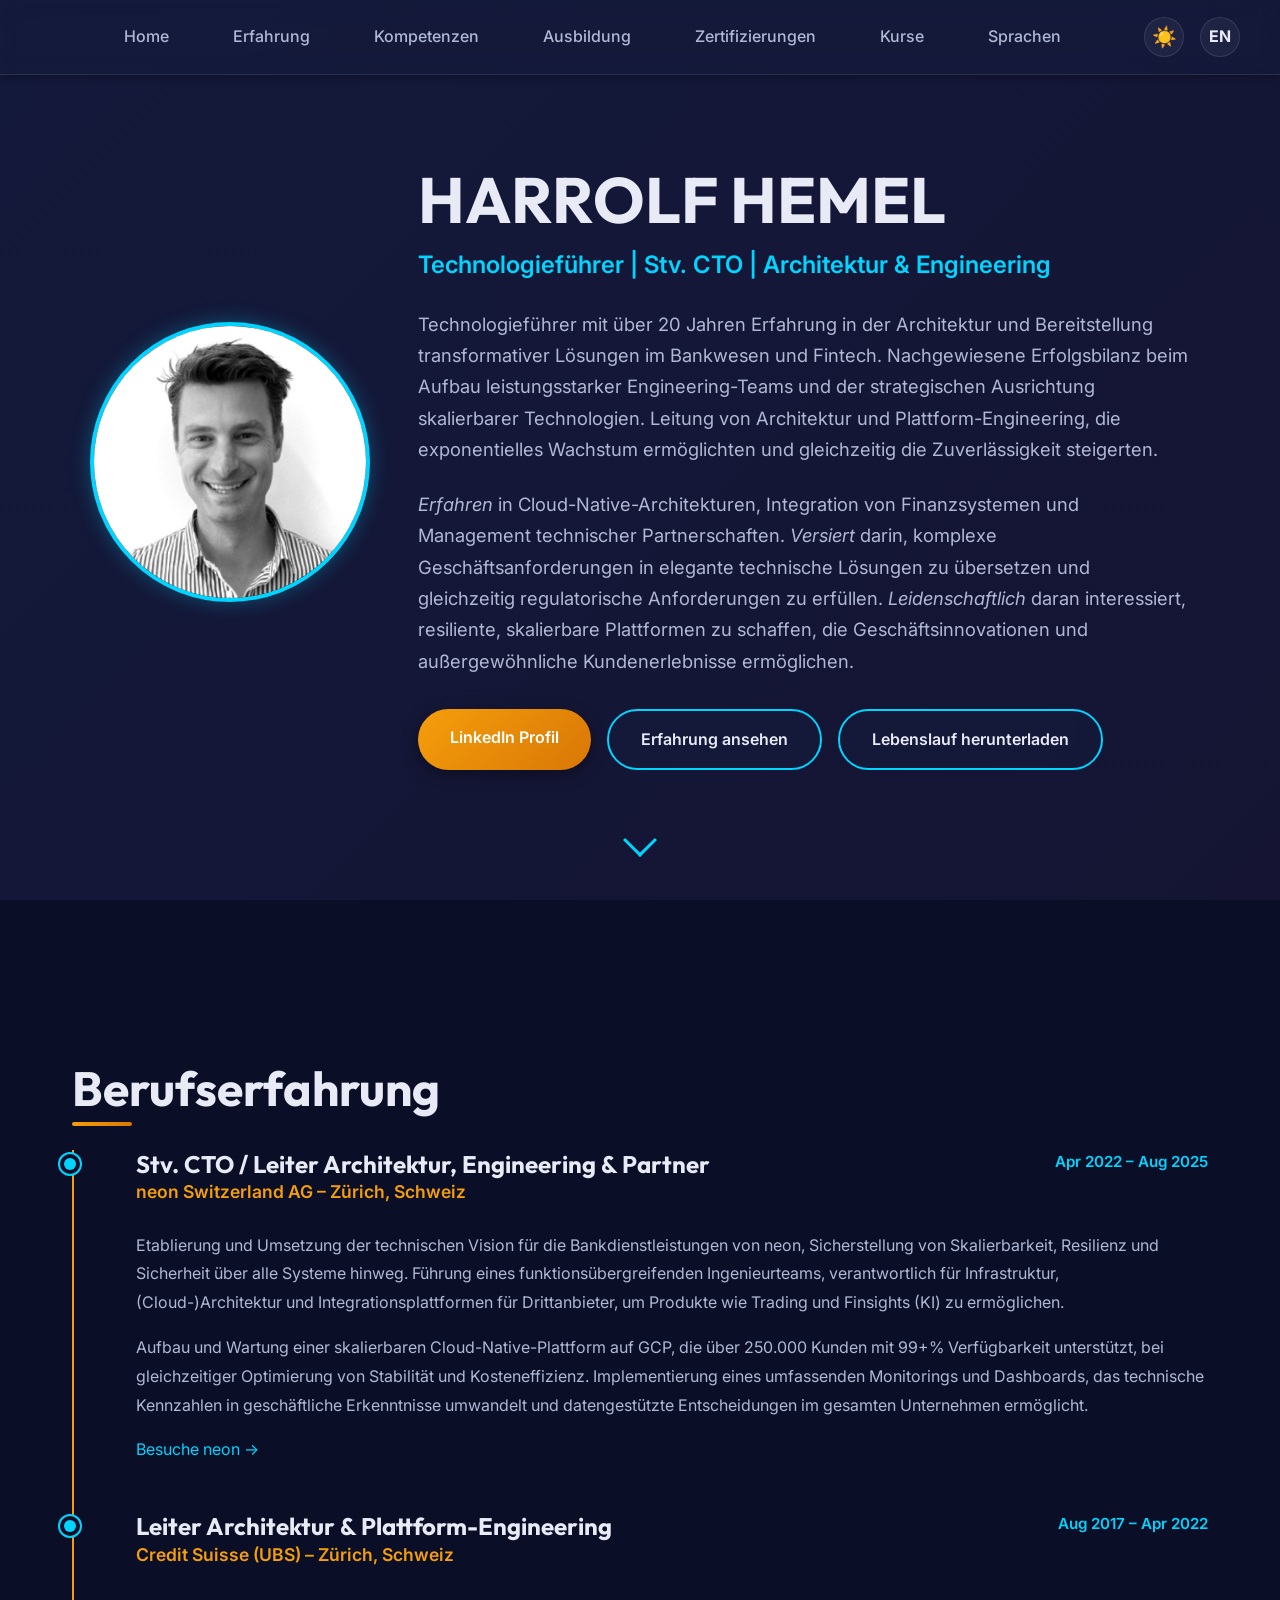
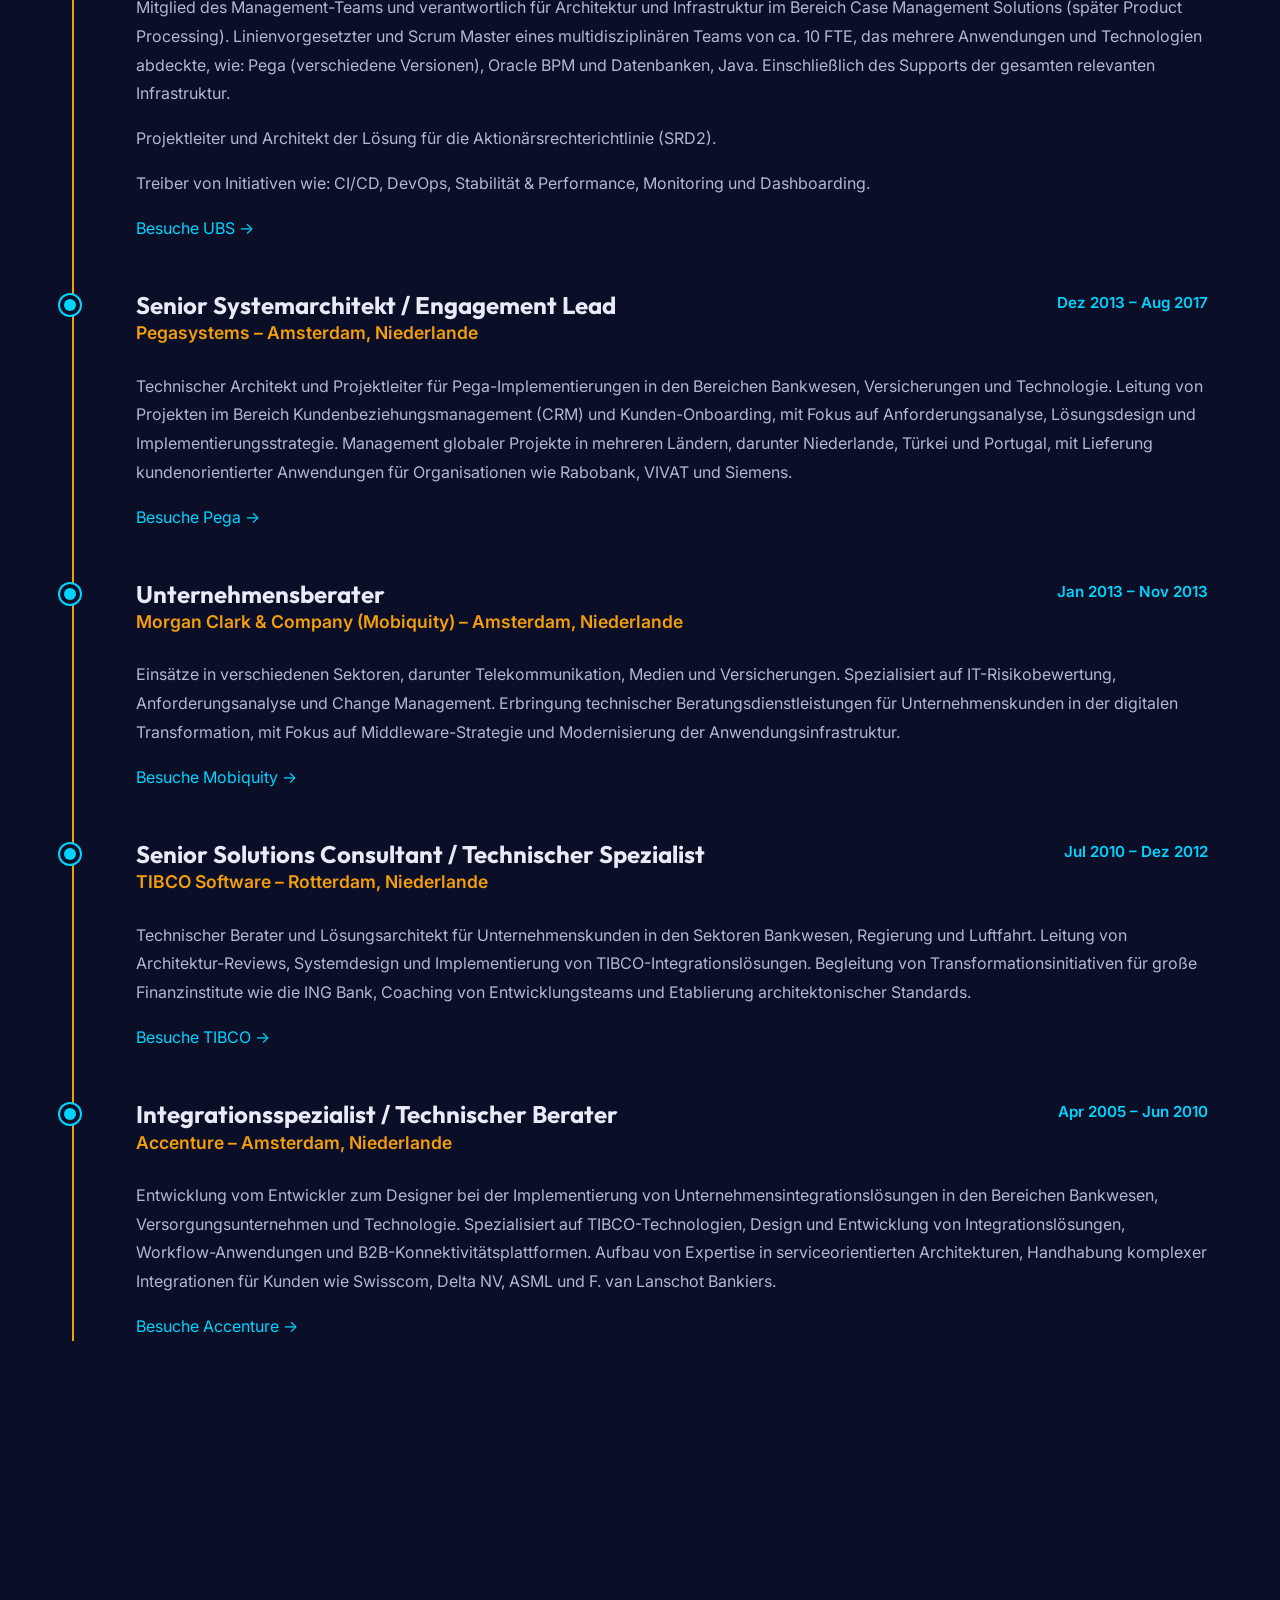
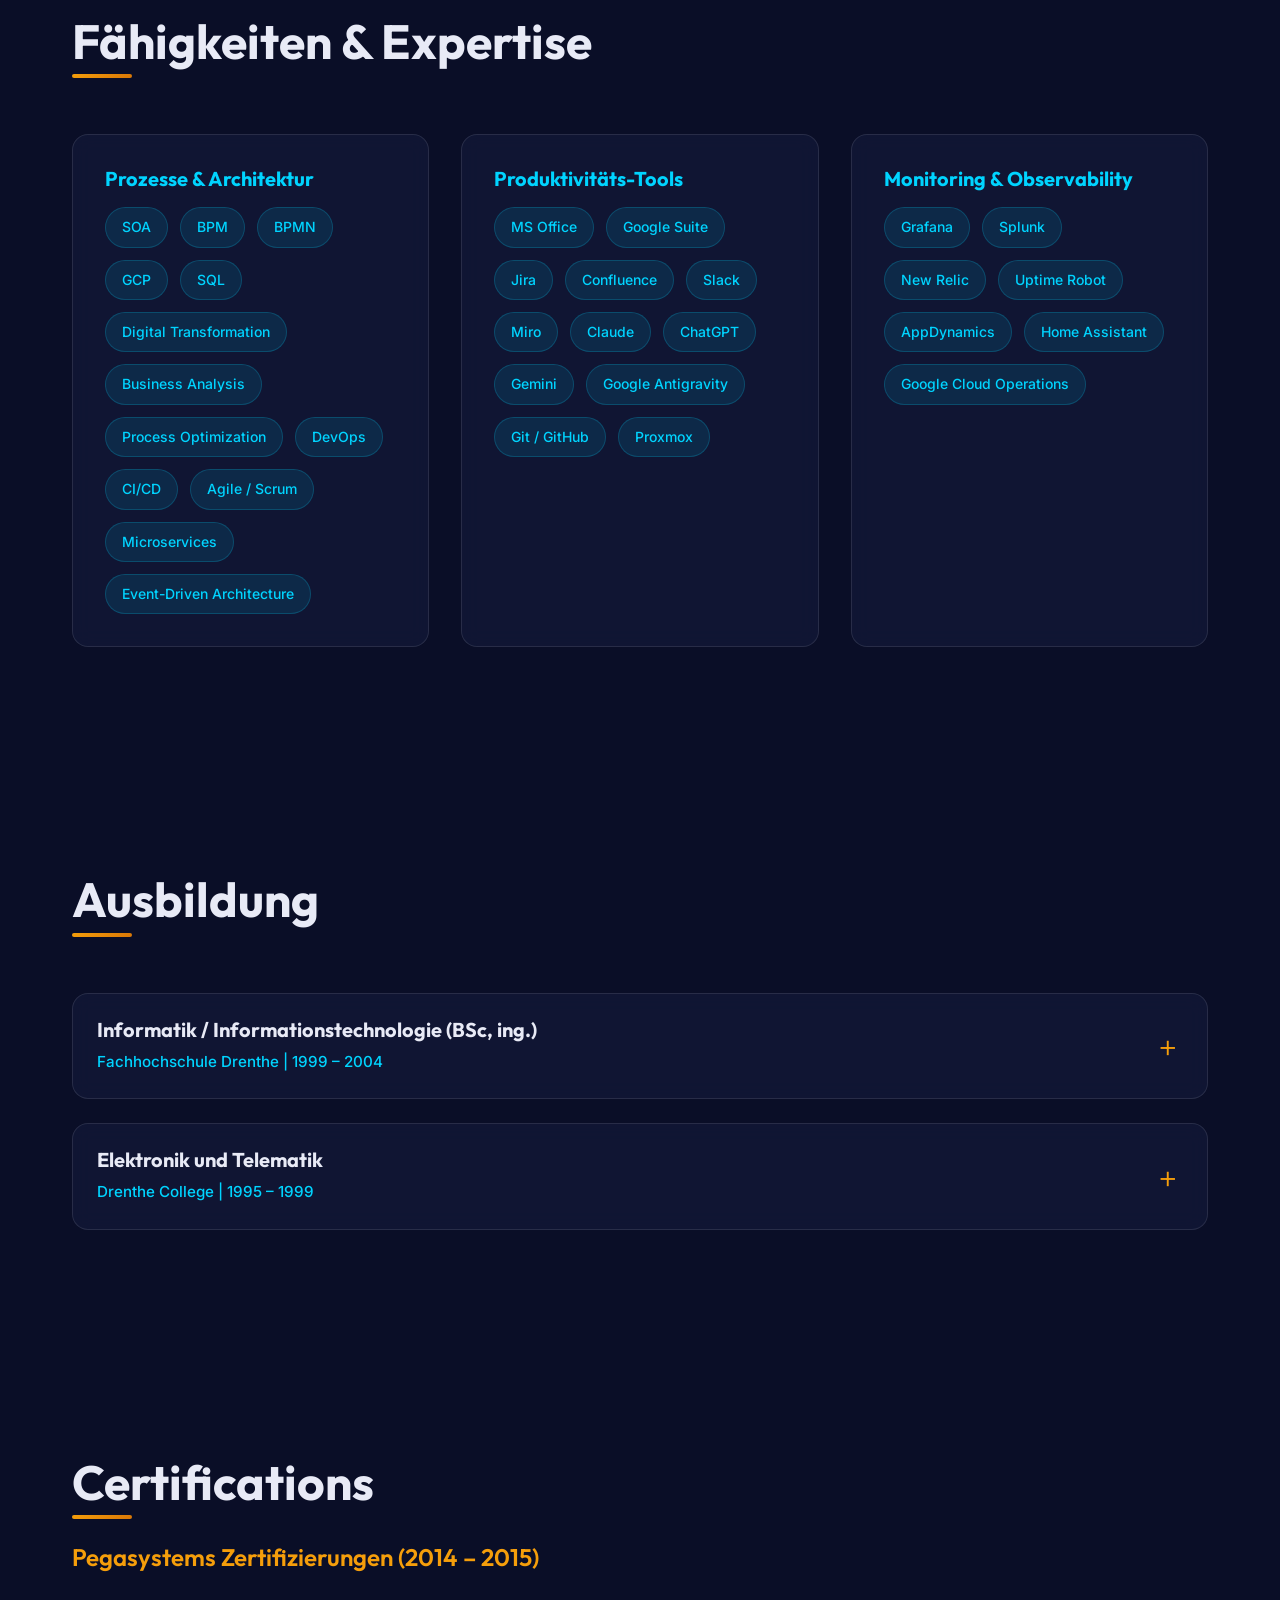
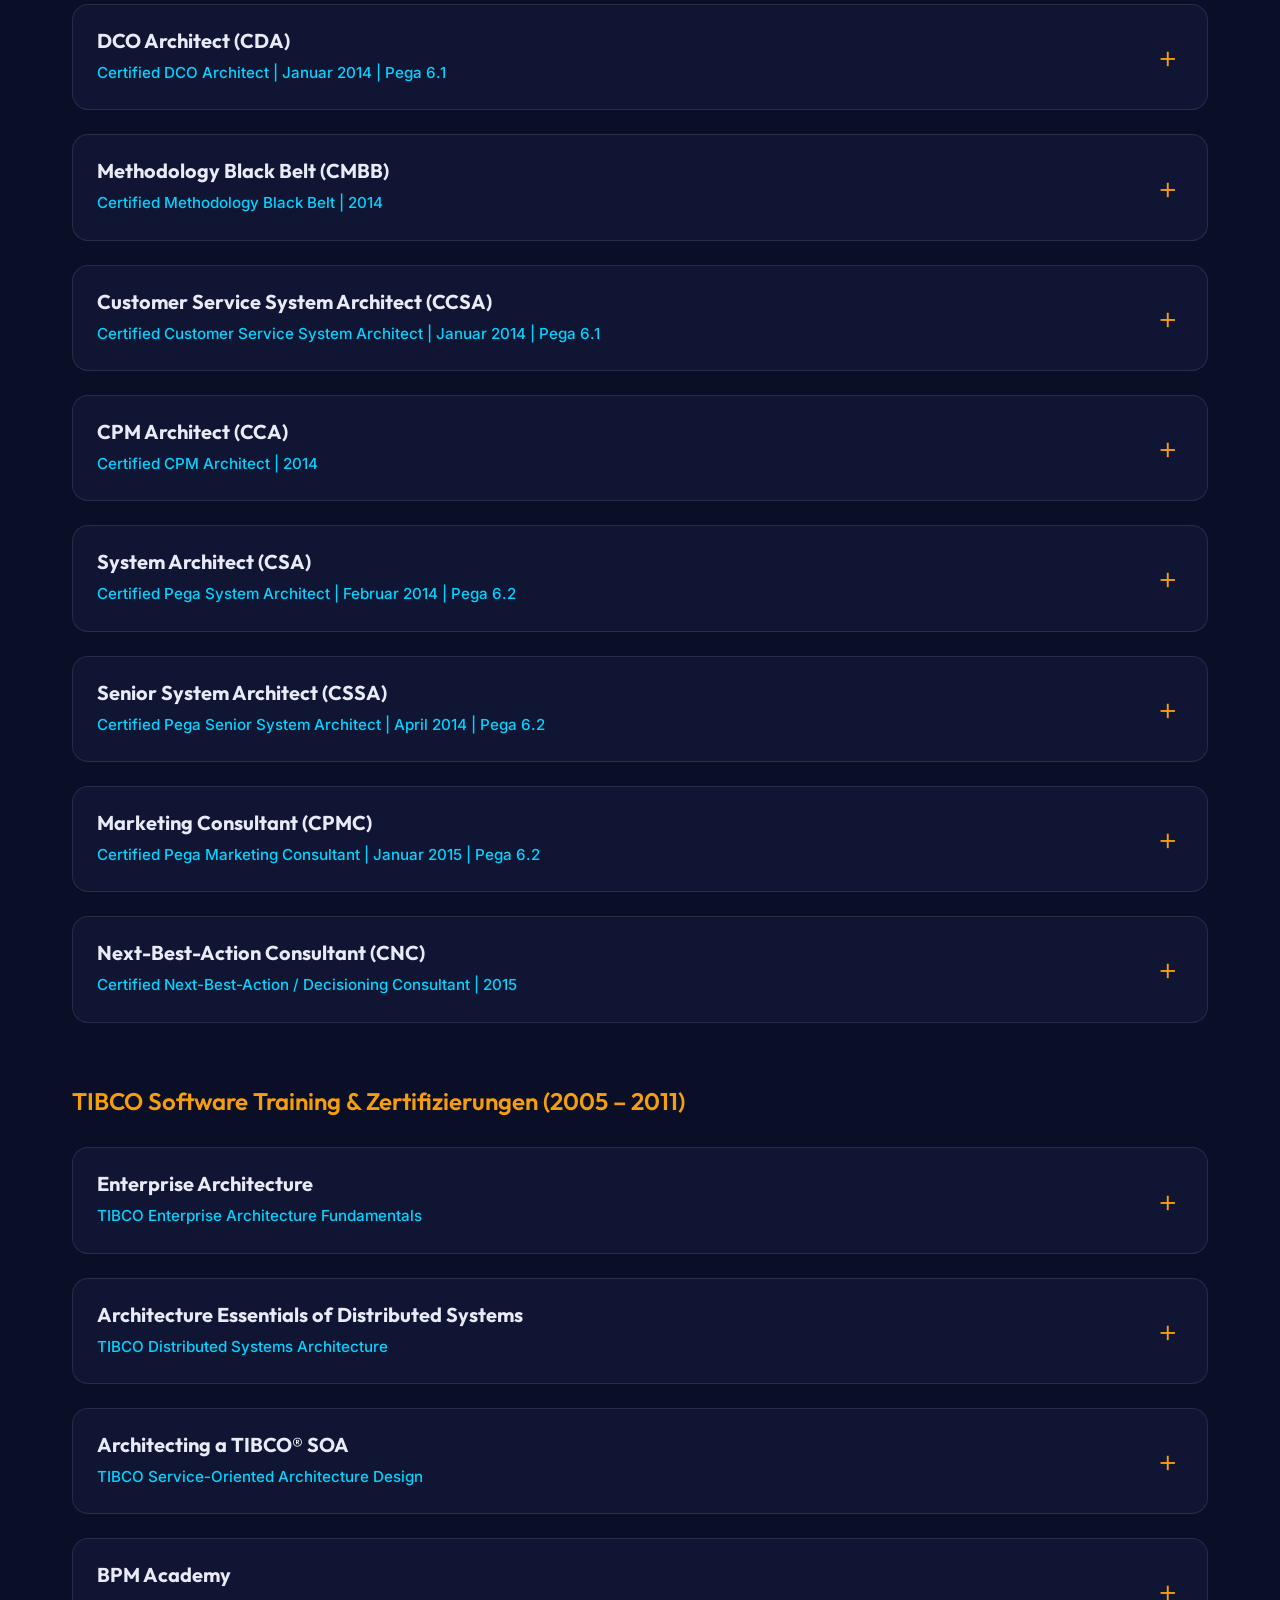
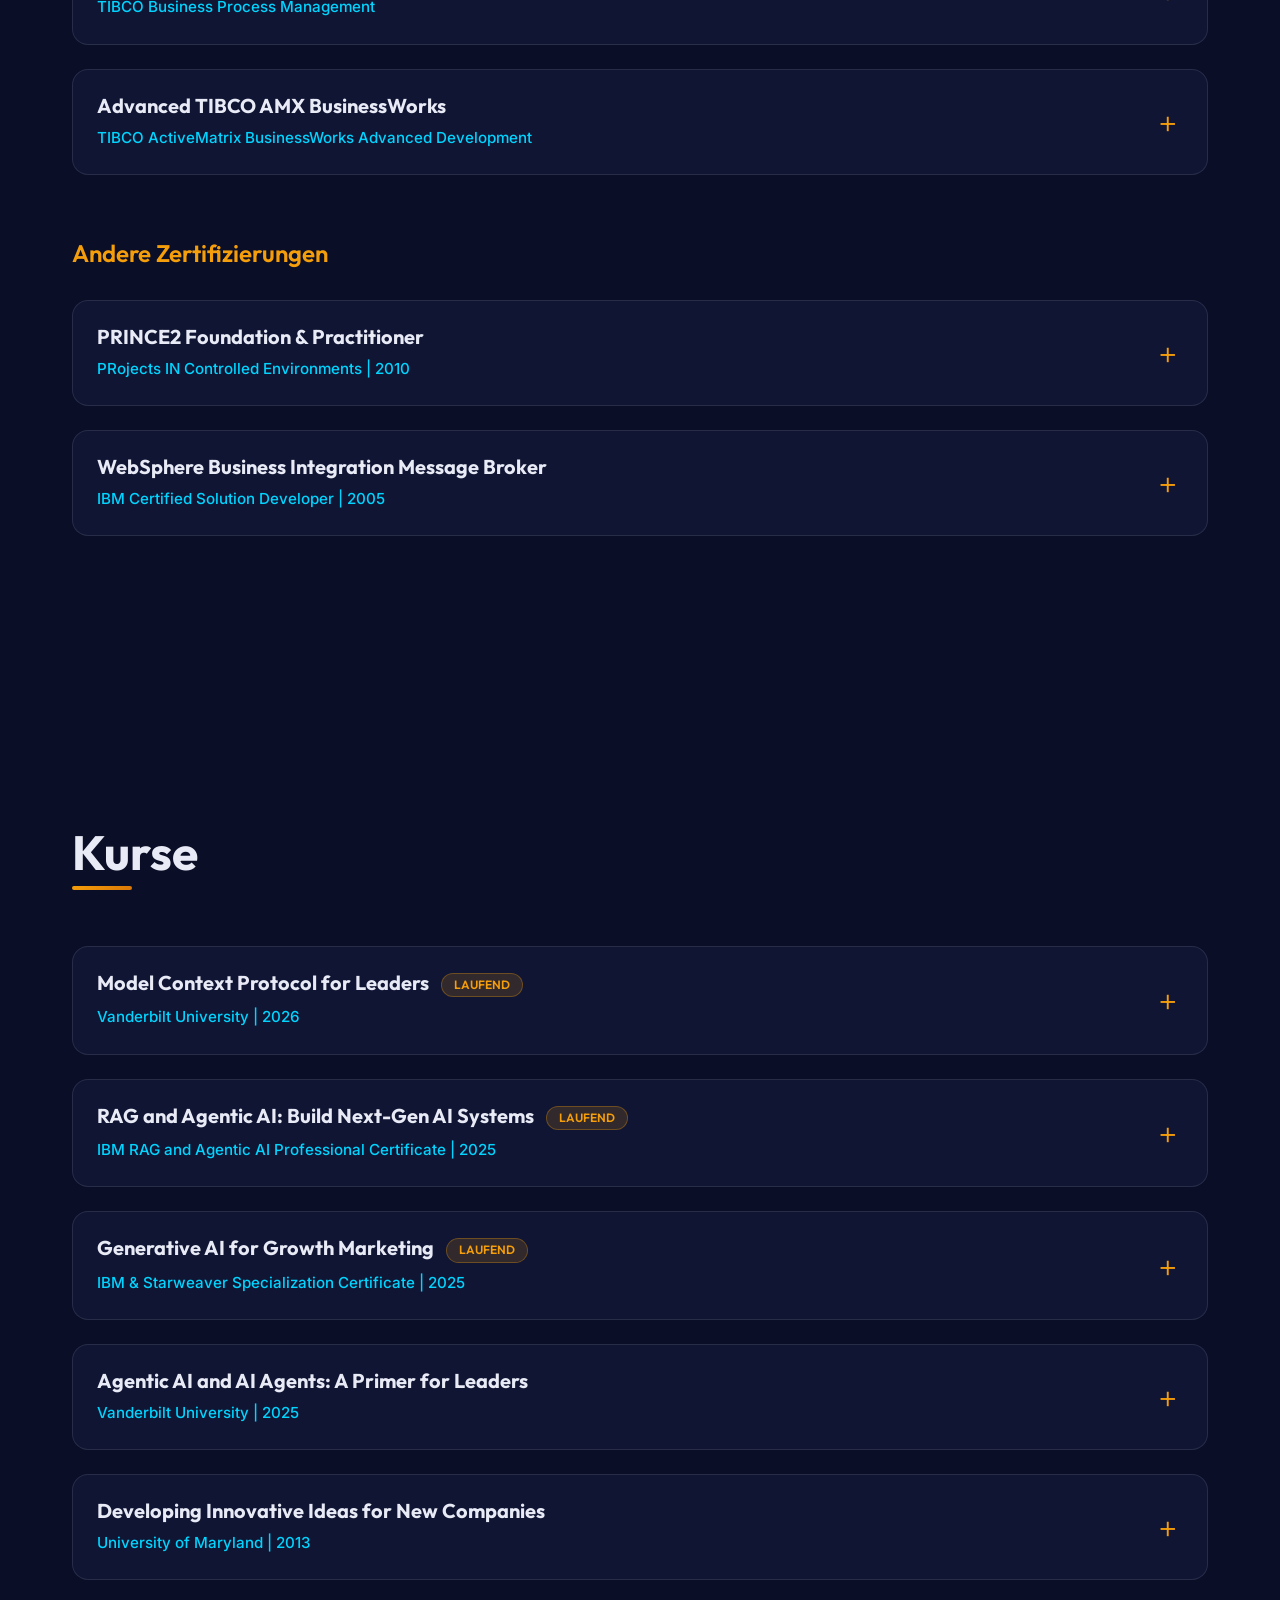
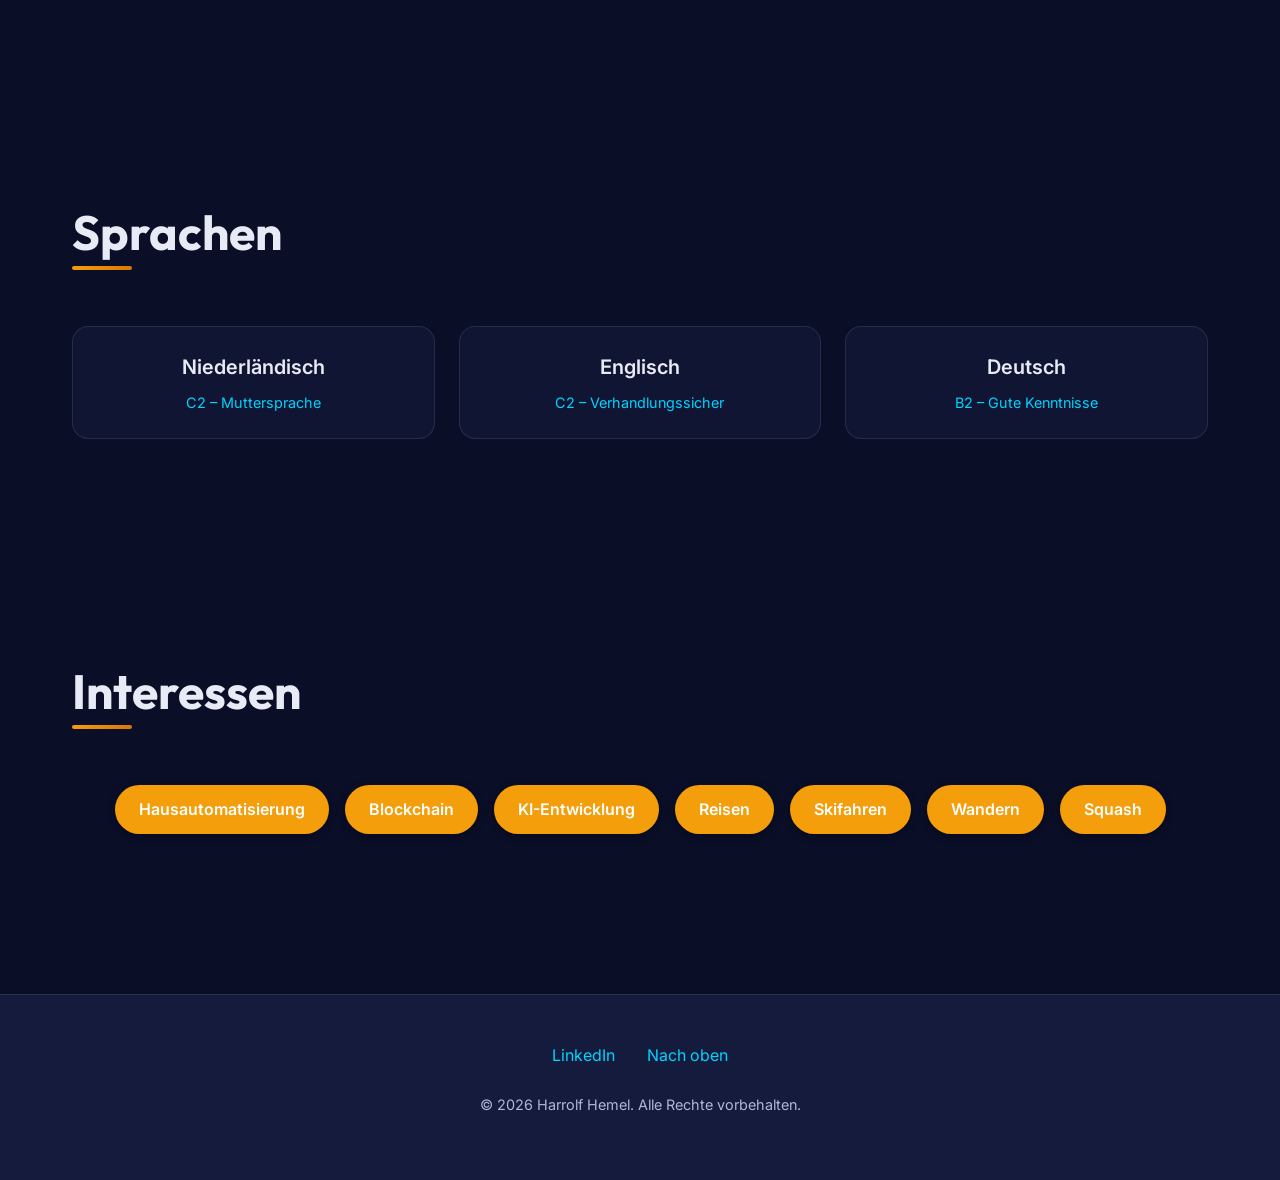
==== commit 92997b7d: "Restore perfect mobile menu and refine desktop navigation layout" ====
--- a/index-de.html
+++ b/index-de.html
@@ -30,67 +30,85 @@
 </head>
 
 <body>
-    <!-- Theme Toggle -->
-    <div class="theme-toggle" onclick="toggleTheme()" role="button" aria-label="Zum hellen Modus wechseln">
-        <span id="theme-icon">☀️</span>
-    </div>
-
-    <!-- Language Toggle -->
-    <a href="index.html" class="lang-toggle" aria-label="Wechseln zu Englisch">
-        <span>EN</span>
-    </a>
-
-    <!-- Navigation -->
-    <nav>
-        <ul>
-            <li><a href="#home">Home</a></li>
-            <li>
-                <a href="#experience">Erfahrung</a>
-                <ul class="dropdown">
-                    <li><a href="#neon">neon Switzerland AG</a></li>
-                    <li><a href="#credit-suisse">Credit Suisse (UBS)</a></li>
-                    <li><a href="#pegasystems">Pegasystems</a></li>
-                    <li><a href="#mobiquity">Morgan Clark & Company</a></li>
-                    <li><a href="#tibco-2010">TIBCO Software</a></li>
-                    <li><a href="#accenture">Accenture</a></li>
+    <!-- Header / Navigationsleiste -->
+    <header class="site-header">
+        <div class="header-container">
+            <!-- Mobile Brand -->
+            <a href="#home" class="nav-brand">Harrolf Hemel</a>
+
+            <!-- Desktop Navigation -->
+            <nav class="main-nav">
+                <ul>
+                    <li><a href="#home">Home</a></li>
+                    <li>
+                        <a href="#experience">Erfahrung</a>
+                        <ul class="dropdown">
+                            <li><a href="#neon">neon Switzerland AG</a></li>
+                            <li><a href="#credit-suisse">Credit Suisse (UBS)</a></li>
+                            <li><a href="#pegasystems">Pegasystems</a></li>
+                            <li><a href="#mobiquity">Morgan Clark & Company</a></li>
+                            <li><a href="#tibco-2010">TIBCO Software</a></li>
+                            <li><a href="#accenture">Accenture</a></li>
+                        </ul>
+                    </li>
+                    <li>
+                        <a href="#skills">Kompetenzen</a>
+                        <ul class="dropdown">
+                            <li><a href="#process-architecture">Prozesse & Architektur</a></li>
+                            <li><a href="#productivity-tools">Produktivitäts-Tools</a></li>
+                            <li><a href="#monitoring-observability">Monitoring & Observability</a></li>
+                        </ul>
+                    </li>
+                    <li>
+                        <a href="#education">Ausbildung</a>
+                        <ul class="dropdown">
+                            <li><a href="#bachelors-degree">Informatik (BSc/Ing.)</a></li>
+                            <li><a href="#electronics-telematics">Elektronik & Telematik</a></li>
+                        </ul>
+                    </li>
+                    <li>
+                        <a href="#certifications">Zertifizierungen</a>
+                        <ul class="dropdown">
+                            <li><a href="#pega-certs">Pegasystems</a></li>
+                            <li><a href="#tibco-certs">TIBCO Software</a></li>
+                            <li><a href="#other-certs">Andere</a></li>
+                        </ul>
+                    </li>
+                    <li>
+                        <a href="#courses">Kurse</a>
+                        <ul class="dropdown">
+                            <li><a href="#mcp-leaders">Model Context Protocol</a></li>
+                            <li><a href="#ibm-rag">IBM RAG & Agentic AI</a></li>
+                            <li><a href="#ibm-growth">Gen AI Growth Marketing</a></li>
+                            <li><a href="#vanderbilt-agentic">Vanderbilt Agentic AI</a></li>
+                            <li><a href="#maryland-entrepreneurship">Maryland Entrepreneurship</a></li>
+                        </ul>
+                    </li>
+                    <li><a href="#languages">Sprachen</a></li>
                 </ul>
-            </li>
-            <li>
-                <a href="#skills">Kompetenzen</a>
-                <ul class="dropdown">
-                    <li><a href="#process-architecture">Prozesse & Architektur</a></li>
-                    <li><a href="#productivity-tools">Produktivitäts-Tools</a></li>
-                    <li><a href="#monitoring-observability">Monitoring & Observability</a></li>
-                </ul>
-            </li>
-            <li>
-                <a href="#education">Ausbildung</a>
-                <ul class="dropdown">
-                    <li><a href="#bachelors-degree">Informatik (BSc/Ing.)</a></li>
-                    <li><a href="#electronics-telematics">Elektronik & Telematik</a></li>
-                </ul>
-            </li>
-            <li>
-                <a href="#certifications">Zertifizierungen</a>
-                <ul class="dropdown">
-                    <li><a href="#pega-certs">Pegasystems</a></li>
-                    <li><a href="#tibco-certs">TIBCO Software</a></li>
-                    <li><a href="#other-certs">Andere</a></li>
-                </ul>
-            </li>
-            <li>
-                <a href="#courses">Kurse</a>
-                <ul class="dropdown">
-                    <li><a href="#mcp-leaders">Model Context Protocol</a></li>
-                    <li><a href="#ibm-rag">IBM RAG & Agentic AI</a></li>
-                    <li><a href="#ibm-growth">Gen AI Growth Marketing</a></li>
-                    <li><a href="#vanderbilt-agentic">Vanderbilt Agentic AI</a></li>
-                    <li><a href="#maryland-entrepreneurship">Maryland Entrepreneurship</a></li>
-                </ul>
-            </li>
-            <li><a href="#languages">Sprachen</a></li>
-        </ul>
-    </nav>
+            </nav>
+
+            <!-- Header Actions (Toggles + Mobile Menu) -->
+            <div class="header-actions">
+                <!-- Theme Toggle -->
+                <button class="theme-toggle" onclick="toggleTheme()" aria-label="Zum hellen Modus wechseln">
+                    <span id="theme-icon">☀️</span>
+                </button>
+
+                <!-- Language Toggle -->
+                <a href="index.html" class="lang-toggle" aria-label="Wechseln zu Englisch">
+                    <span>EN</span>
+                </a>
+
+                <!-- Mobile Menu Button -->
+                <button class="mobile-menu-toggle" aria-label="Navigationsmenü umschalten" onclick="toggleMobileMenu()">
+                    <span class="hamburger-box">
+                        <span class="hamburger-inner"></span>
+                    </span>
+                </button>
+            </div>
+        </div>
+    </header>
 
     <!-- Hero Section -->
     <section id="home" class="hero">
@@ -1102,6 +1120,32 @@
                 card.classList.add('expanded');
             }
         }
+
+        // Mobile Menu Toggle
+        function toggleMobileMenu() {
+            const nav = document.querySelector('.main-nav');
+            const toggle = document.querySelector('.mobile-menu-toggle');
+            const body = document.body;
+
+            nav.classList.toggle('active');
+            toggle.classList.toggle('active');
+            body.classList.toggle('menu-open');
+        }
+
+        // Close mobile menu when clicking a link
+        document.querySelectorAll('.main-nav a').forEach(link => {
+            link.addEventListener('click', () => {
+                const nav = document.querySelector('.main-nav');
+                const toggle = document.querySelector('.mobile-menu-toggle');
+                const body = document.body;
+
+                if (nav.classList.contains('active')) {
+                    nav.classList.remove('active');
+                    toggle.classList.remove('active');
+                    body.classList.remove('menu-open');
+                }
+            });
+        });
     </script>
 </body>
 
--- a/style.css
+++ b/style.css
@@ -116,111 +116,203 @@
   text-decoration: underline;
 }
 
-/* ===== Theme Toggle ===== */
-.theme-toggle {
-  position: fixed;
-  top: 2rem;
-  right: 2rem;
-  z-index: 1000;
-  background: var(--bg-card);
-  backdrop-filter: blur(10px);
-  border: none;
-  border-radius: 50%;
-  width: 3rem;
-  height: 3rem;
-  padding: 0;
-  cursor: pointer;
-  display: flex;
-  align-items: center;
-  justify-content: center;
-  gap: 0;
-  box-shadow: var(--shadow-md);
-  transition: var(--transition);
-}
-
-.theme-toggle:hover {
-  transform: translateY(-2px);
-  box-shadow: var(--shadow-lg);
-}
-
-.theme-toggle span {
-  font-size: 1.5rem;
-}
-
-.lang-toggle {
-  position: fixed;
-  top: 2rem;
-  right: 6rem;
-  z-index: 1000;
-  background: var(--bg-card);
-  backdrop-filter: blur(10px);
-  border: none;
-  border-radius: 50%;
-  width: 3rem;
-  height: 3rem;
-  padding: 0;
-  cursor: pointer;
-  display: flex;
-  align-items: center;
-  justify-content: center;
-  gap: 0;
-  box-shadow: var(--shadow-md);
-  transition: var(--transition);
-  text-decoration: none;
-  color: var(--text-primary);
-  font-weight: 700;
-  font-size: 1rem;
-}
-
-.lang-toggle:hover {
-  transform: translateY(-2px);
-  box-shadow: var(--shadow-lg);
-  color: var(--accent-primary);
-}
-
-/* ===== Navigation ===== */
-nav {
+/* ===== Site Header ===== */
+.site-header {
   position: fixed;
   top: 0;
   left: 0;
   right: 0;
   background: var(--bg-card);
-  backdrop-filter: blur(10px);
+  /* Fallback / Base */
   border-bottom: 1px solid rgba(255, 255, 255, 0.1);
   padding: 1rem 2rem;
-  z-index: 999;
+  z-index: 1000;
   box-shadow: var(--shadow-sm);
-}
-
-nav ul {
+  transition: var(--transition);
+}
+
+/* Use pseudo-element for backdrop-filter to avoid creating a containing block for fixed children */
+.site-header::before {
+  content: '';
+  position: absolute;
+  top: 0;
+  left: 0;
+  width: 100%;
+  height: 100%;
+  backdrop-filter: blur(10px);
+  -webkit-backdrop-filter: blur(10px);
+  z-index: -1;
+}
+
+.header-container {
+  max-width: 1200px;
+  margin: 0 auto;
+  display: flex;
+  justify-content: space-between;
+  align-items: center;
+}
+
+/* Nav Brand (Hidden on Desktop by default unless desired) */
+.nav-brand {
+  font-family: 'Outfit', sans-serif;
+  font-weight: 700;
+  font-size: 1.25rem;
+  color: var(--text-primary);
+  display: none;
+  /* Hidden on large screens, show on mobile */
+  text-decoration: none;
+  background: var(--gradient-gold);
+  -webkit-background-clip: text;
+  background-clip: text;
+  color: transparent;
+}
+
+/* Header Actions container */
+.header-actions {
+  display: flex;
+  align-items: center;
+  gap: 1rem;
+}
+
+/* ===== Toggles (Theme & Language) Refactored ===== */
+/* Resetting fixed positions to standard buttons */
+.theme-toggle,
+.lang-toggle {
+  position: static;
+  /* No longer fixed */
+  background: rgba(255, 255, 255, 0.05);
+  border: 1px solid rgba(255, 255, 255, 0.1);
+  border-radius: 50%;
+  width: 2.5rem;
+  height: 2.5rem;
+  padding: 0;
+  cursor: pointer;
+  display: flex;
+  align-items: center;
+  justify-content: center;
+  transition: var(--transition);
+  color: var(--text-primary);
+  font-weight: 700;
+  font-size: 1rem;
+  text-decoration: none;
+  box-shadow: none;
+  /* Reset shadow */
+}
+
+.theme-toggle:hover,
+.lang-toggle:hover {
+  transform: translateY(-2px);
+  background: rgba(0, 212, 255, 0.1);
+  border-color: var(--accent-primary);
+  color: var(--accent-primary);
+}
+
+.theme-toggle span {
+  font-size: 1.25rem;
+}
+
+/* ===== Desktop Navigation ===== */
+.main-nav {
+  flex: 1;
+  display: flex;
+  justify-content: center;
+}
+
+.main-nav ul {
   list-style: none;
   display: flex;
   justify-content: center;
   gap: 2rem;
-  flex-wrap: wrap;
-}
-
-nav a {
+  margin: 0;
+  padding: 0;
+}
+
+.main-nav a {
   color: var(--text-secondary);
   font-weight: 500;
   padding: 0.5rem 1rem;
   border-radius: 8px;
   transition: var(--transition);
   text-decoration: none;
-}
-
-nav a:hover {
+  display: block;
+}
+
+.main-nav a:hover {
   color: var(--accent-primary);
   background: rgba(0, 212, 255, 0.1);
-  text-decoration: none;
-}
-
-/* Dropdown Menu Styles */
-nav ul li {
+}
+
+/* Mobile Menu Toggle (Hamburger) */
+.mobile-menu-toggle {
+  display: none;
+  /* Hidden on desktop */
+  background: transparent;
+  border: none;
+  cursor: pointer;
+  padding: 0.5rem;
+  z-index: 1001;
+}
+
+.hamburger-box {
+  width: 24px;
+  height: 24px;
+  display: inline-block;
   position: relative;
 }
 
-.dropdown {
+.hamburger-inner {
+  display: block;
+  top: 50%;
+  margin-top: -2px;
+  width: 24px;
+  height: 2px;
+  background-color: var(--text-primary);
+  border-radius: 2px;
+  position: absolute;
+  transition: transform 0.15s ease;
+}
+
+.hamburger-inner::before,
+.hamburger-inner::after {
+  content: "";
+  display: block;
+  width: 24px;
+  height: 2px;
+  background-color: var(--text-primary);
+  border-radius: 2px;
+  position: absolute;
+  transition: transform 0.15s ease;
+}
+
+.hamburger-inner::before {
+  top: -8px;
+}
+
+.hamburger-inner::after {
+  bottom: -8px;
+}
+
+/* Hamburger Active State Animation */
+.mobile-menu-toggle.active .hamburger-inner {
+  transform: rotate(45deg);
+}
+
+.mobile-menu-toggle.active .hamburger-inner::before {
+  top: 0;
+  opacity: 0;
+}
+
+.mobile-menu-toggle.active .hamburger-inner::after {
+  bottom: 0;
+  transform: rotate(-90deg);
+}
+
+/* Dropdown Menu Styles - Desktop keying off .main-nav */
+.main-nav ul li {
+  position: relative;
+}
+
+.main-nav .dropdown {
   position: absolute;
   top: 100%;
   left: 50%;
@@ -241,7 +333,7 @@
   gap: 0;
 }
 
-nav ul li:hover .dropdown {
+.main-nav ul li:hover .dropdown {
   opacity: 1;
   visibility: visible;
   transform: translateX(-50%) translateY(0);
@@ -891,27 +983,163 @@
 
 /* ===== Responsive Design ===== */
 @media (max-width: 768px) {
-  .theme-toggle {
-    top: 1rem;
-    right: 1rem;
-    padding: 0.5rem 1rem;
-  }
-
-  nav {
+
+  /* Reset Header padding for mobile */
+  .site-header {
     padding: 1rem;
   }
 
-  nav ul {
-    gap: 0.5rem;
-  }
-
-  nav a {
-    padding: 0.4rem 0.8rem;
-    font-size: 0.875rem;
-  }
-
+  /* Show controls on mobile */
+  .nav-brand,
+  .mobile-menu-toggle {
+    display: block;
+  }
+
+  /* Mobile Navigation Drawer */
+  .main-nav {
+    display: block;
+    position: fixed;
+    top: 0;
+    right: 0;
+    bottom: 0;
+    width: 80%;
+    height: 100%;
+    /* Ensure full height */
+    max-width: 300px;
+    background: var(--bg-card);
+    /* Lighter background than body for contrast */
+    padding: 4.25rem 1.5rem 1rem;
+    /* Optimized top padding (clears header) and minimized bottom padding */
+    box-shadow: -5px 0 30px rgba(0, 0, 0, 0.5);
+    transform: translateX(100%);
+    /* Hidden by default */
+    transition: transform 0.3s cubic-bezier(0.4, 0, 0.2, 1);
+    z-index: 998;
+    /* Behind the hamburger button */
+    overflow-y: auto;
+    border-left: 1px solid rgba(255, 255, 255, 0.1);
+    /* Custom Scrollbar for this element */
+    scrollbar-width: thin;
+    scrollbar-color: var(--accent-primary) transparent;
+  }
+
+  .main-nav::-webkit-scrollbar {
+    width: 4px;
+  }
+
+  .main-nav::-webkit-scrollbar-track {
+    background: transparent;
+  }
+
+  .main-nav::-webkit-scrollbar-thumb {
+    background-color: var(--accent-primary);
+    border-radius: 4px;
+  }
+
+  /* Backdrop Overlay for better focus */
+  .main-nav::before {
+    content: '';
+    position: fixed;
+    top: 0;
+    left: -100vw;
+    /* Covers the rest of the screen */
+    width: 100vw;
+    height: 100%;
+    background: rgba(0, 0, 0, 0.5);
+    /* Dimming overlay */
+    backdrop-filter: blur(4px);
+    opacity: 0;
+    visibility: hidden;
+    transition: opacity 0.3s ease;
+    z-index: -1;
+    /* Behind the menu content but above main page content effectively */
+    pointer-events: none;
+  }
+
+  .main-nav.active {
+    transform: translateX(0);
+  }
+
+  /* Activate backdrop when active */
+  .main-nav.active::before {
+    left: -100vw;
+    /* Keeps it positioned but we rely on body::after usually or specifically handled */
+  }
+
+  /* Reset ul for vertical stacking */
+  .main-nav ul {
+    flex-direction: column;
+    justify-content: flex-start;
+    gap: 0;
+    align-items: flex-start;
+  }
+
+  .main-nav ul li {
+    width: 100%;
+    border-bottom: 1px solid rgba(255, 255, 255, 0.05);
+  }
+
+  /* Mobile Dropdowns: hidden as requested */
+  .dropdown {
+    display: none !important;
+  }
+
+  .main-nav a {
+    padding: 0.5rem 0;
+    /* Compact but usable padding */
+    font-size: 1.1rem;
+    border-bottom: 1px solid rgba(255, 255, 255, 0.05);
+    /* Separators for items */
+    display: block;
+    width: 100%;
+  }
+
+  /* Remove border from last item */
+  .main-nav>ul>li:last-child>a {
+    border-bottom: none;
+  }
+
+  .dropdown a {
+    /* Kept for reference but hidden */
+    font-size: 0.95rem;
+    padding: 0.75rem 0;
+    color: var(--text-secondary);
+  }
+
+  /* Prevent body scroll when menu open and show overlay */
+  body.menu-open {
+    overflow: hidden;
+  }
+
+  body.menu-open::after {
+    content: '';
+    position: fixed;
+    top: 0;
+    left: 0;
+    width: 100%;
+    height: 100%;
+    background: rgba(0, 0, 0, 0.6);
+    backdrop-filter: blur(2px);
+    z-index: 990;
+    /* High enough to cover content, below menu (998) and header (1000) */
+    opacity: 0;
+    animation: fadeIn 0.3s forwards;
+  }
+
+  @keyframes fadeIn {
+    to {
+      opacity: 1;
+    }
+  }
+
+  div.header-container {
+    padding-right: 0.5rem;
+    /* Adjustment for hamburger alignment */
+  }
+
+  /* Adjust Hero padding since header is fixed */
   .hero {
-    padding: 5rem 1rem 3rem;
+    padding-top: 8rem;
   }
 
   .hero-content {
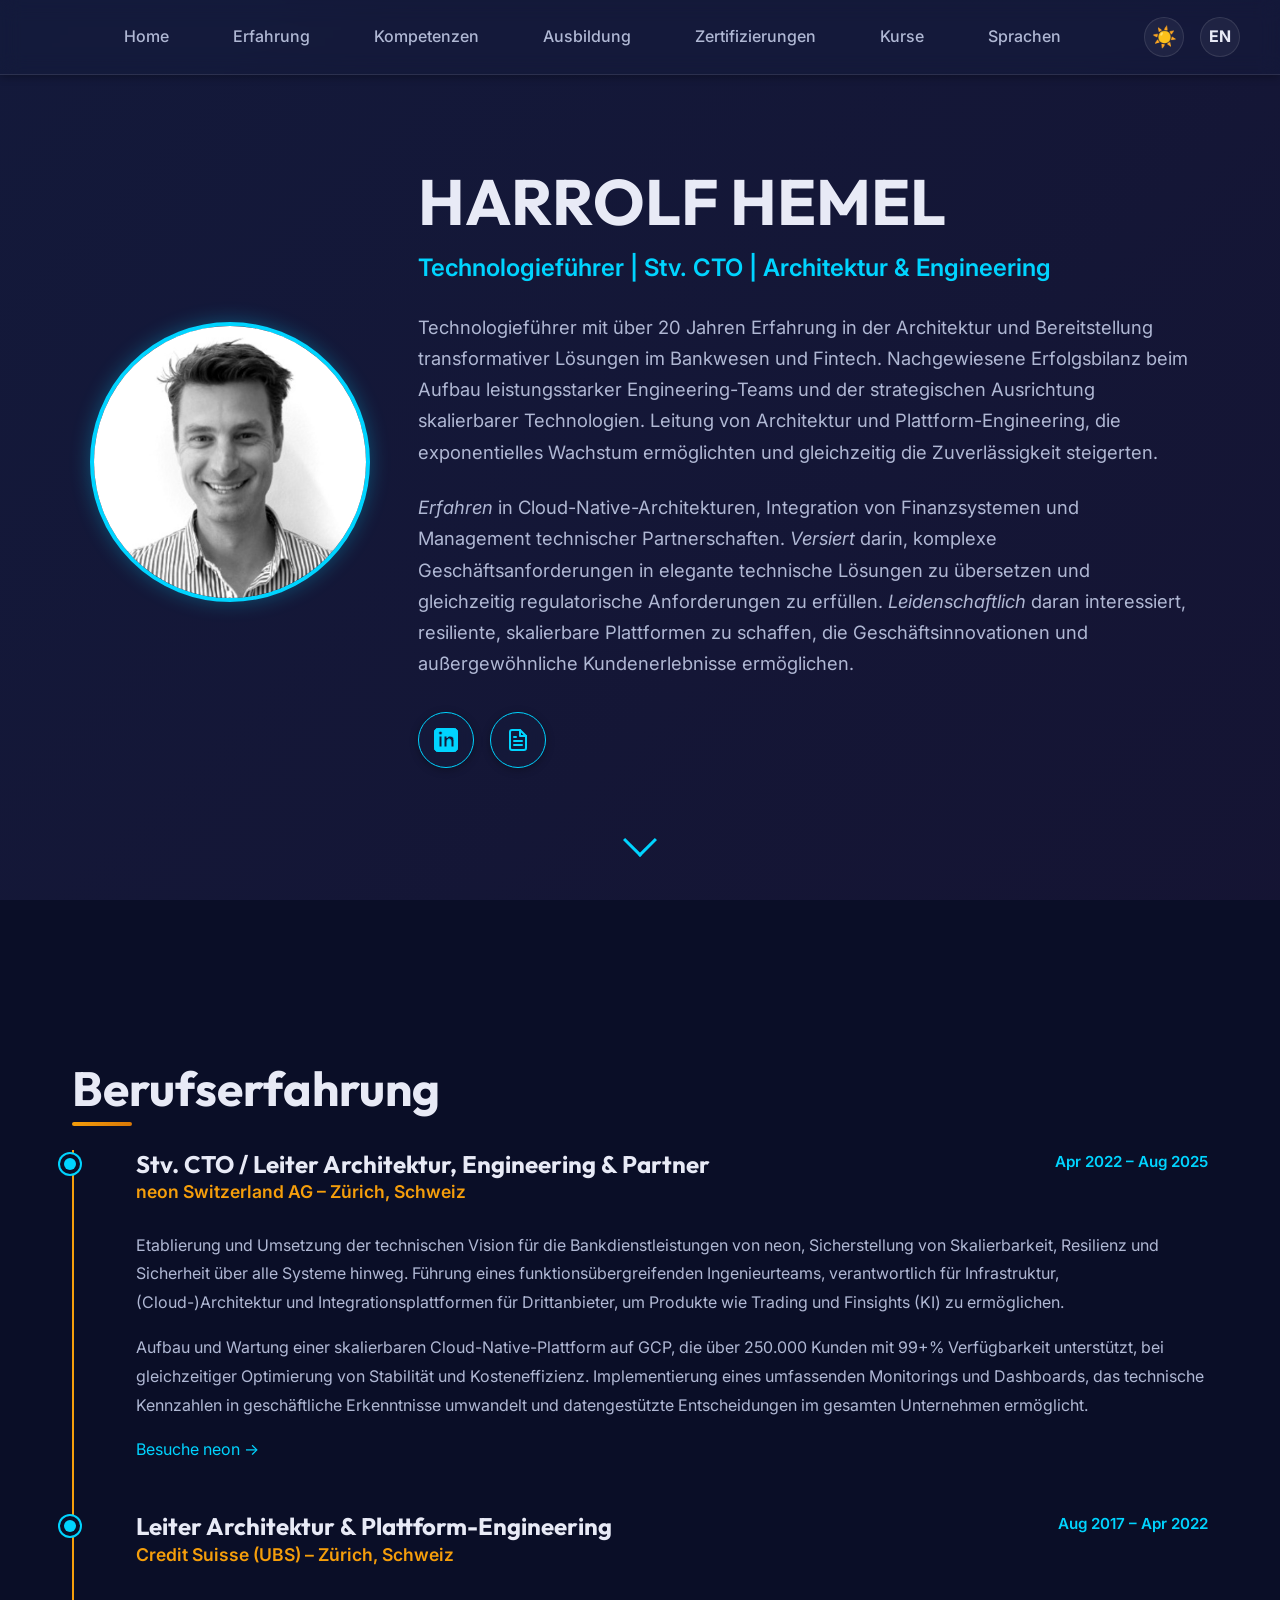
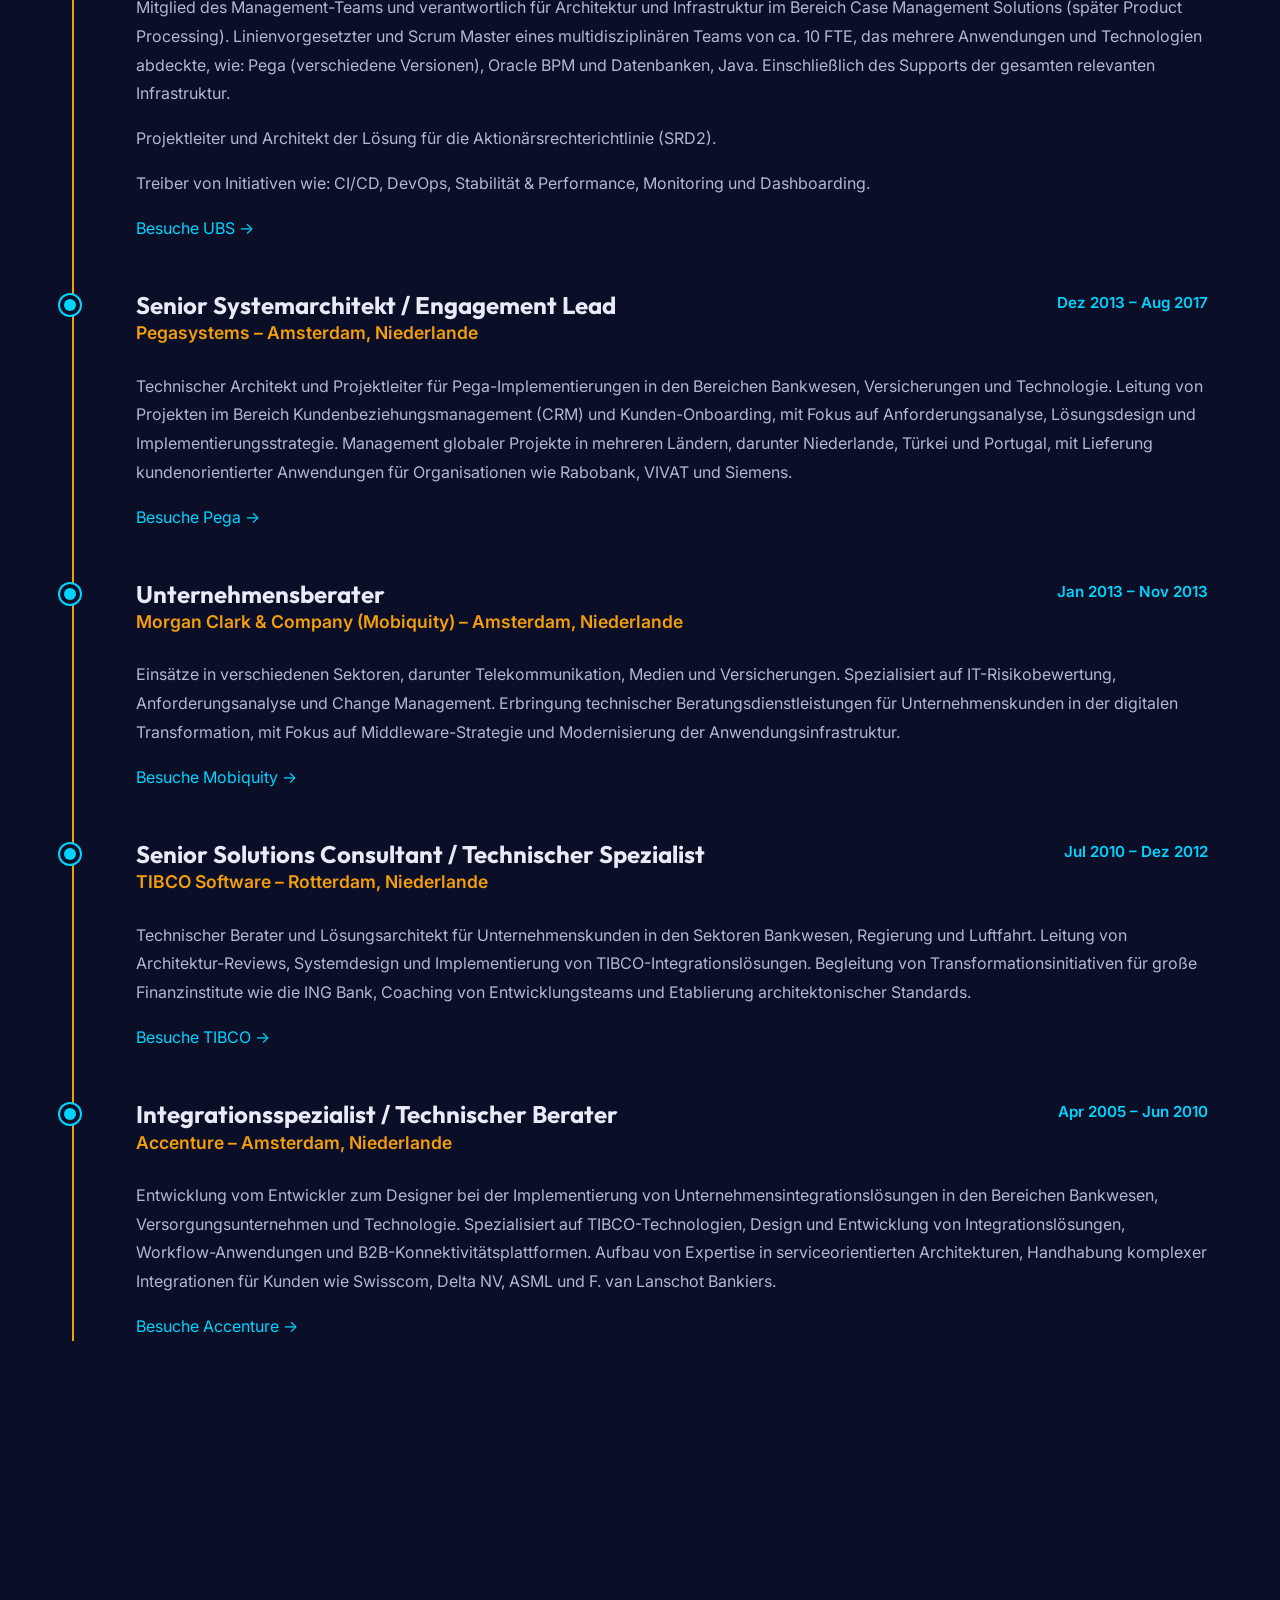
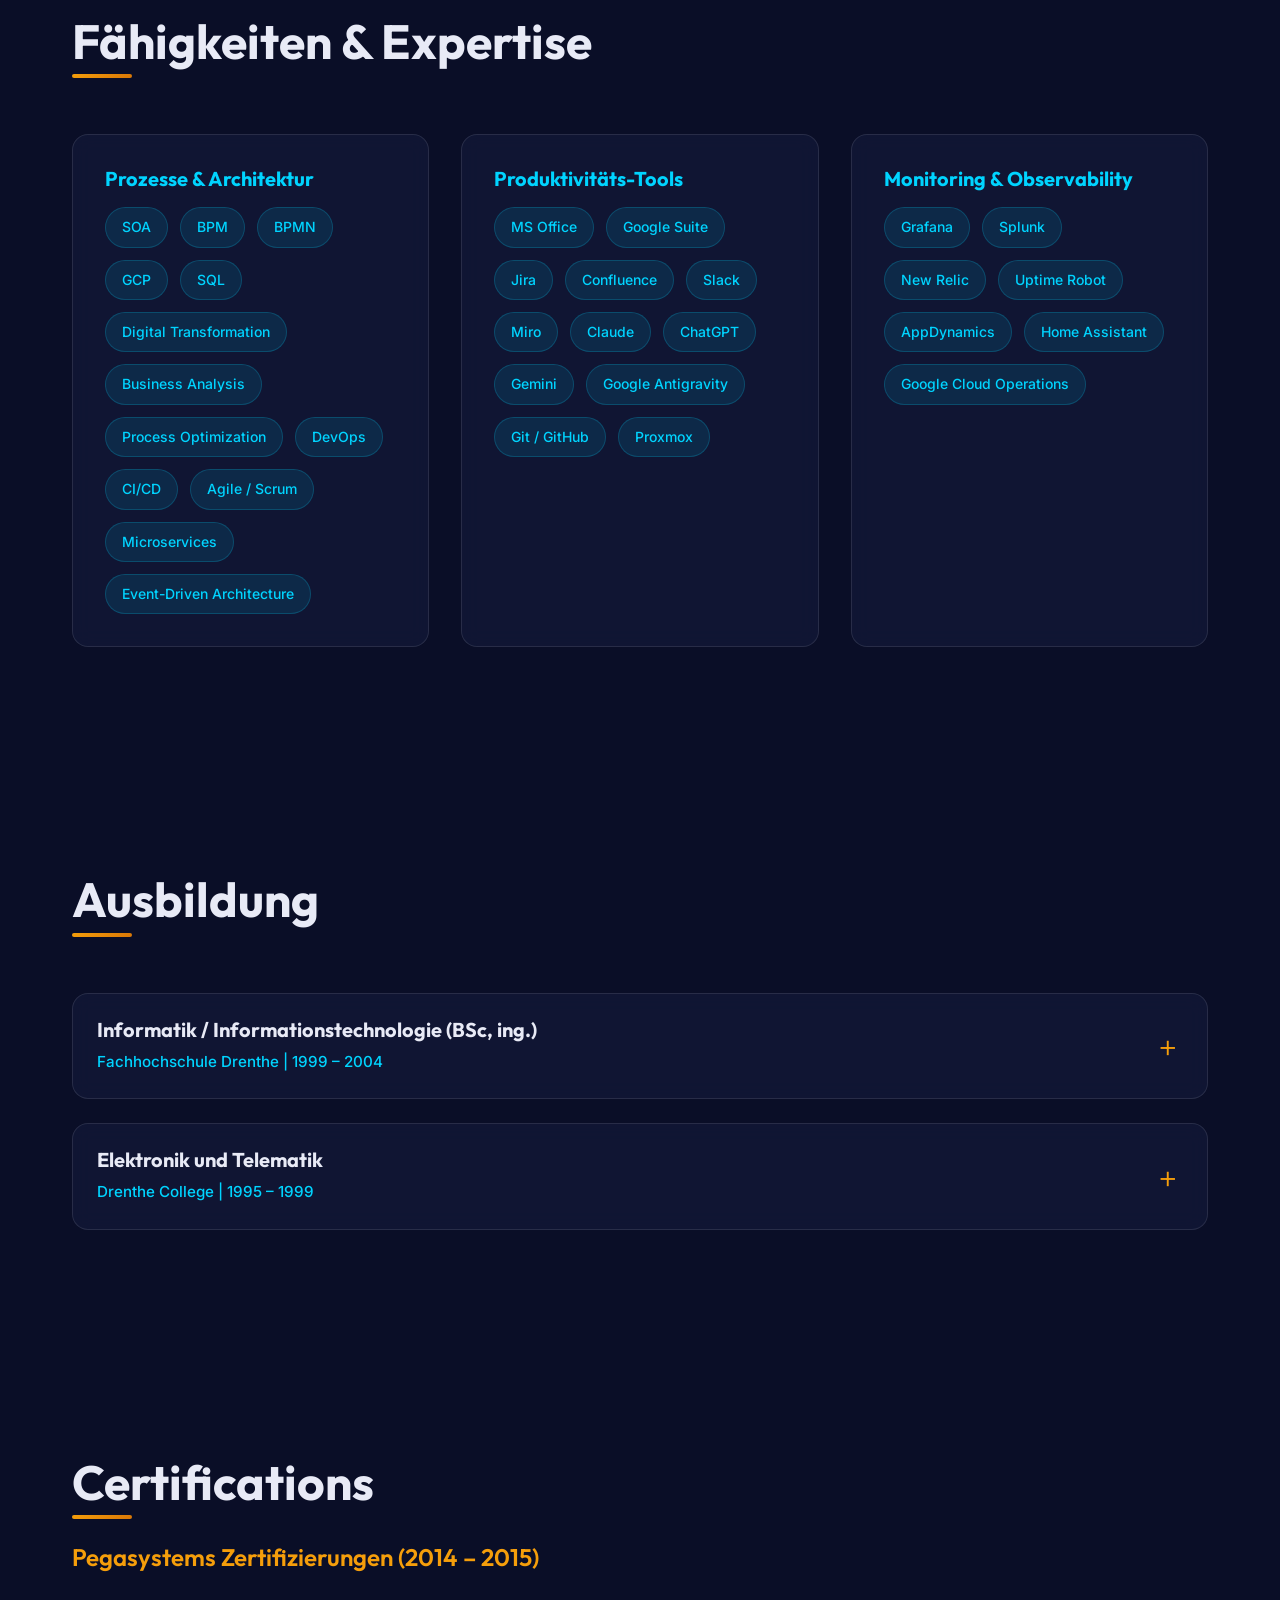
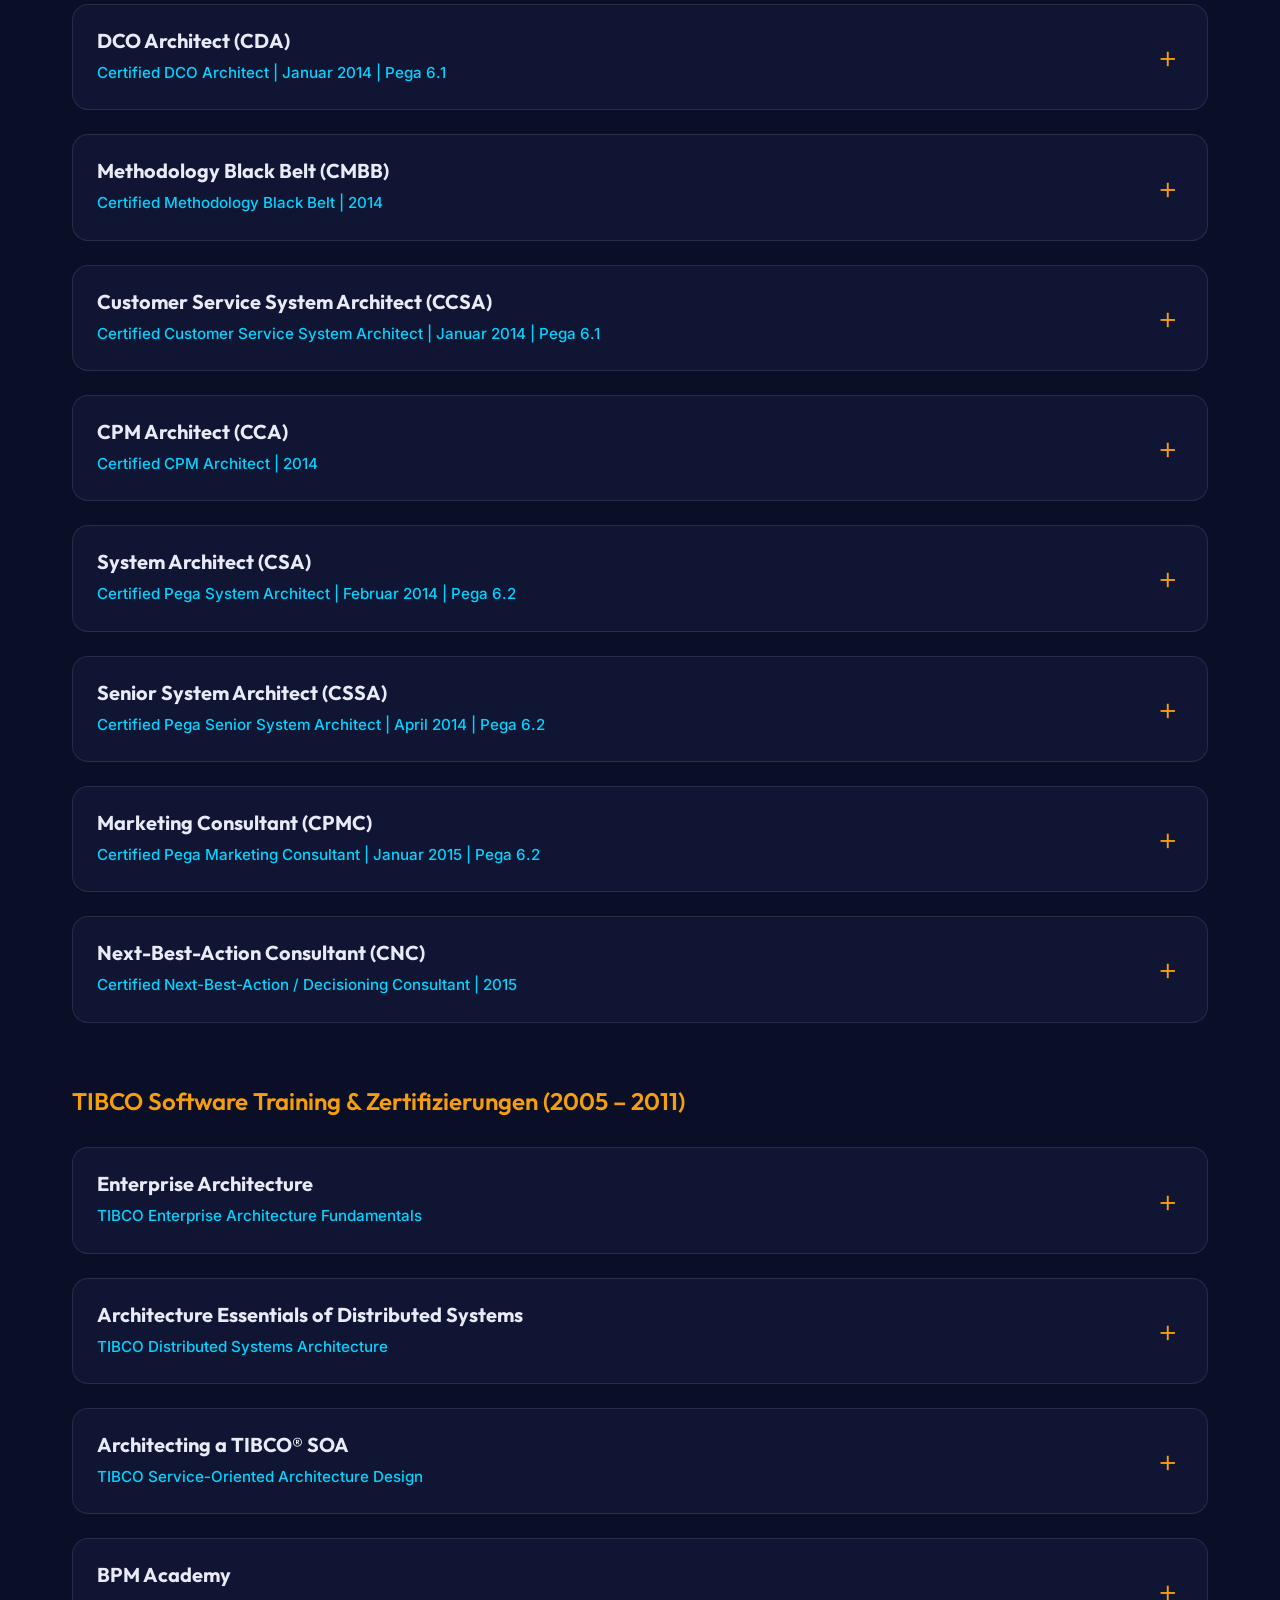
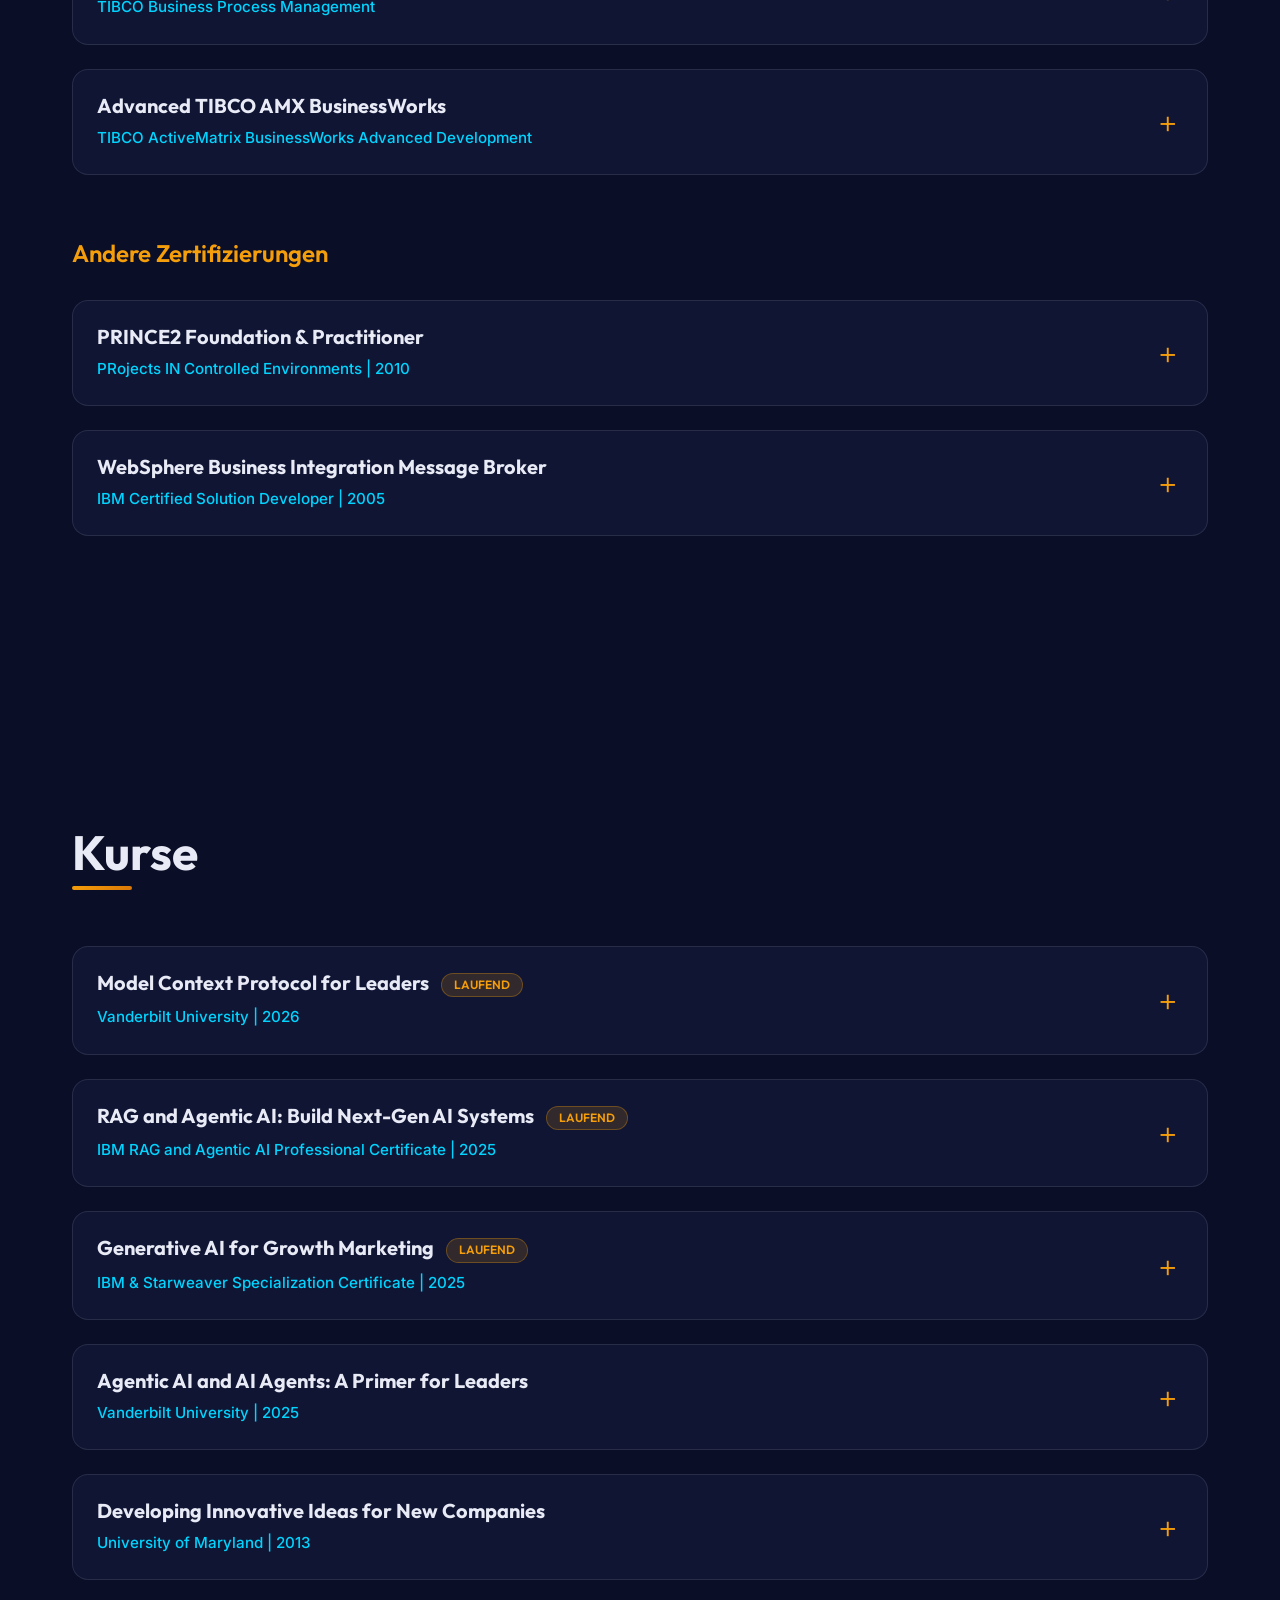
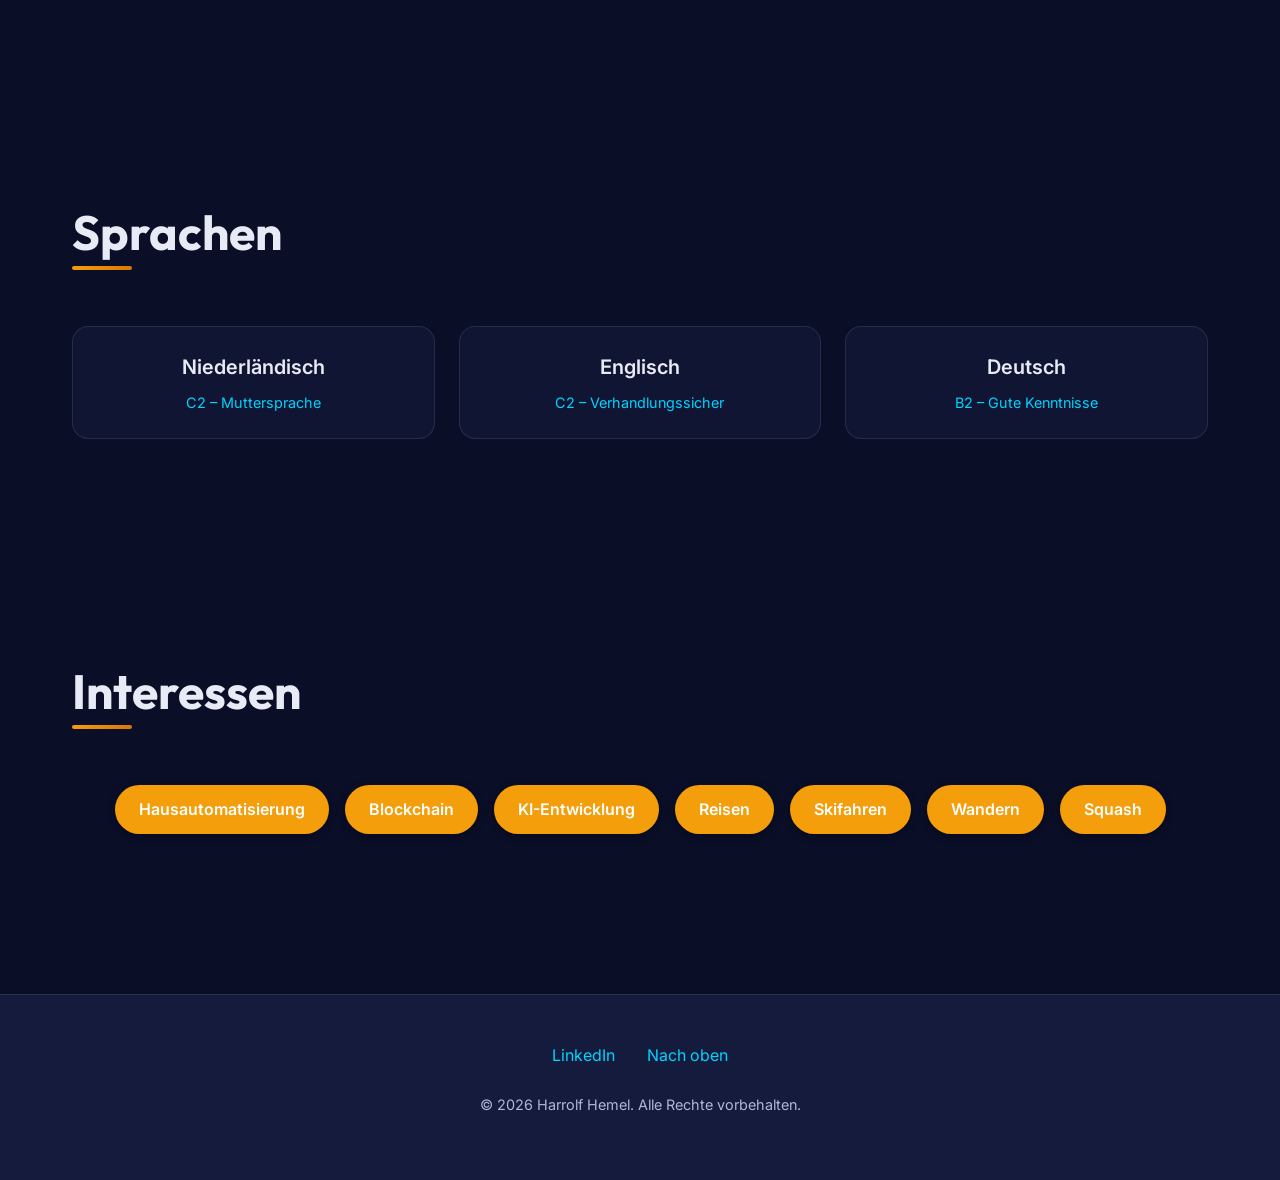
==== commit 62b7c27a: "Update hero section: replace text buttons with icon links" ====
--- a/index-de.html
+++ b/index-de.html
@@ -142,13 +142,22 @@
                 </p>
                 <div class="hero-links">
                     <a href="https://www.linkedin.com/in/harrolf" target="_blank" rel="noopener noreferrer"
-                        class="btn btn-primary">
-                        LinkedIn Profil
+                        class="icon-link" aria-label="LinkedIn Profile">
+                        <svg xmlns="http://www.w3.org/2000/svg" width="32" height="32" viewBox="0 0 24 24"
+                            fill="currentColor">
+                            <path
+                                d="M19 0h-14c-2.761 0-5 2.239-5 5v14c0 2.761 2.239 5 5 5h14c2.762 0 5-2.239 5-5v-14c0-2.761-2.238-5-5-5zm-11 19h-3v-11h3v11zm-1.5-12.268c-.966 0-1.75-.79-1.75-1.764s.784-1.764 1.75-1.764 1.75.79 1.75 1.764-.783 1.764-1.75 1.764zm13.5 12.268h-3v-5.604c0-3.368-4-3.113-4 0v5.604h-3v-11h3v1.765c1.396-2.586 7-2.777 7 2.476v6.759z" />
+                        </svg>
                     </a>
-                    <a href="#experience" class="btn btn-secondary">Erfahrung ansehen</a>
-                    <a href="Harrolf_Hemel_CV.pdf" target="_blank" class="btn btn-secondary"
-                        aria-label="Lebenslauf als PDF herunterladen">
-                        Lebenslauf herunterladen
+                    <a href="Harrolf_Hemel_CV.pdf" target="_blank" class="icon-link" aria-label="Herunterladen CV">
+                        <svg xmlns="http://www.w3.org/2000/svg" width="32" height="32" viewBox="0 0 24 24" fill="none"
+                            stroke="currentColor" stroke-width="2" stroke-linecap="round" stroke-linejoin="round">
+                            <path d="M14 2H6a2 2 0 0 0-2 2v16a2 2 0 0 0 2 2h12a2 2 0 0 0 2-2V8z"></path>
+                            <polyline points="14 2 14 8 20 8"></polyline>
+                            <line x1="16" y1="13" x2="8" y2="13"></line>
+                            <line x1="16" y1="17" x2="8" y2="17"></line>
+                            <polyline points="10 9 9 9 8 9"></polyline>
+                        </svg>
                     </a>
                 </div>
             </div>
@@ -1132,18 +1141,22 @@
             body.classList.toggle('menu-open');
         }
 
-        // Close mobile menu when clicking a link
+        // Close mobile menu when clicking a link AND blur focus to close desktop dropdowns
         document.querySelectorAll('.main-nav a').forEach(link => {
             link.addEventListener('click', () => {
                 const nav = document.querySelector('.main-nav');
                 const toggle = document.querySelector('.mobile-menu-toggle');
                 const body = document.body;
 
+                // Close Mobile Menu if open
                 if (nav.classList.contains('active')) {
                     nav.classList.remove('active');
                     toggle.classList.remove('active');
                     body.classList.remove('menu-open');
                 }
+
+                // Remove focus to close Desktop dropdowns (caused by :focus-within)
+                link.blur();
             });
         });
     </script>
--- a/style.css
+++ b/style.css
@@ -14,6 +14,16 @@
   --shadow-sm: 0 2px 8px rgba(0, 0, 0, 0.3);
   --shadow-md: 0 4px 16px rgba(0, 0, 0, 0.4);
   --shadow-lg: 0 8px 32px rgba(0, 0, 0, 0.5);
+  /* Z-Index Layers */
+  --z-background: -1;
+  --z-normal: 1;
+  --z-overlay: 950;
+  --z-nav-drawer: 998;
+  --z-header: 1000;
+  --z-dropdown: 1001;
+  --z-modal: 2000;
+  --z-tooltip: 2000;
+
   --border-radius: 16px;
   --transition: all 0.3s cubic-bezier(0.4, 0, 0.2, 1);
 }
@@ -126,7 +136,7 @@
   /* Fallback / Base */
   border-bottom: 1px solid rgba(255, 255, 255, 0.1);
   padding: 1rem 2rem;
-  z-index: 1000;
+  z-index: var(--z-header);
   box-shadow: var(--shadow-sm);
   transition: var(--transition);
 }
@@ -141,7 +151,7 @@
   height: 100%;
   backdrop-filter: blur(10px);
   -webkit-backdrop-filter: blur(10px);
-  z-index: -1;
+  z-index: var(--z-background);
 }
 
 .header-container {
@@ -211,22 +221,33 @@
   font-size: 1.25rem;
 }
 
-/* ===== Desktop Navigation ===== */
-.main-nav {
-  flex: 1;
-  display: flex;
-  justify-content: center;
-}
-
+/* Global Navigation Lists Reset */
 .main-nav ul {
   list-style: none;
-  display: flex;
-  justify-content: center;
-  gap: 2rem;
+  padding: 0;
   margin: 0;
-  padding: 0;
-}
-
+}
+
+/* ===== Desktop Navigation (Min-width: 769px) ===== */
+@media (min-width: 769px) {
+  .main-nav {
+    flex: 1;
+    display: flex;
+    justify-content: center;
+  }
+
+  /* Target direct child to avoid specificty wars with dropdowns */
+  .main-nav>ul {
+    list-style: none;
+    display: flex;
+    justify-content: center;
+    gap: 2rem;
+    margin: 0;
+    padding: 0;
+  }
+}
+
+/* Base Link Styles (Shared) */
 .main-nav a {
   color: var(--text-secondary);
   font-weight: 500;
@@ -250,7 +271,7 @@
   border: none;
   cursor: pointer;
   padding: 0.5rem;
-  z-index: 1001;
+  z-index: var(--z-dropdown);
 }
 
 .hamburger-box {
@@ -307,12 +328,12 @@
   transform: rotate(-90deg);
 }
 
-/* Dropdown Menu Styles - Desktop keying off .main-nav */
+/* Dropdown Menu Styles */
 .main-nav ul li {
   position: relative;
 }
 
-.main-nav .dropdown {
+.dropdown {
   position: absolute;
   top: 100%;
   left: 50%;
@@ -327,13 +348,14 @@
   opacity: 0;
   visibility: hidden;
   transition: all 0.3s ease;
-  z-index: 1000;
+  z-index: var(--z-dropdown);
   display: flex;
   flex-direction: column;
   gap: 0;
 }
 
-.main-nav ul li:hover .dropdown {
+.main-nav ul li:hover .dropdown,
+.main-nav ul li:focus-within .dropdown {
   opacity: 1;
   visibility: visible;
   transform: translateX(-50%) translateY(0);
@@ -484,6 +506,48 @@
   transform: translateY(-2px);
   text-decoration: none;
 }
+
+/* Hero Icon Links */
+.icon-link {
+  display: flex;
+  align-items: center;
+  justify-content: center;
+  width: 3.5rem;
+  height: 3.5rem;
+  border-radius: 50%;
+  background: var(--bg-card);
+  border: 1px solid var(--accent-primary);
+  color: var(--accent-primary);
+  transition: var(--transition);
+  backdrop-filter: blur(10px);
+  box-shadow: var(--shadow-sm);
+}
+
+.icon-link:hover {
+  transform: translateY(-3px) scale(1.05);
+  box-shadow: 0 0 15px rgba(0, 212, 255, 0.4);
+  background: var(--accent-primary);
+  color: white;
+  border-color: var(--accent-primary);
+}
+
+.icon-link svg {
+  width: 1.5rem;
+  height: 1.5rem;
+  fill: currentColor;
+  /* For LinkedIn path fill */
+  stroke: currentColor;
+  /* For Downlaod stroke */
+}
+
+/* Specific adjustment for Fill vs Stroke icons if needed, 
+   but currentColor handles both usually if SVG is set up right.
+   LinkedIn SVG uses fill, Download SVG uses stroke.
+*/
+.icon-link svg[fill="none"] {
+  fill: none;
+}
+
 
 
 /* Scroll Indicator */
@@ -1051,7 +1115,7 @@
     opacity: 0;
     visibility: hidden;
     transition: opacity 0.3s ease;
-    z-index: -1;
+    z-index: var(--z-background);
     /* Behind the menu content but above main page content effectively */
     pointer-events: none;
   }
@@ -1067,7 +1131,12 @@
   }
 
   /* Reset ul for vertical stacking */
+  /* Reset ul for vertical stacking */
   .main-nav ul {
+    list-style: none;
+    /* Removed bullets */
+    padding: 0;
+    margin: 0;
     flex-direction: column;
     justify-content: flex-start;
     gap: 0;
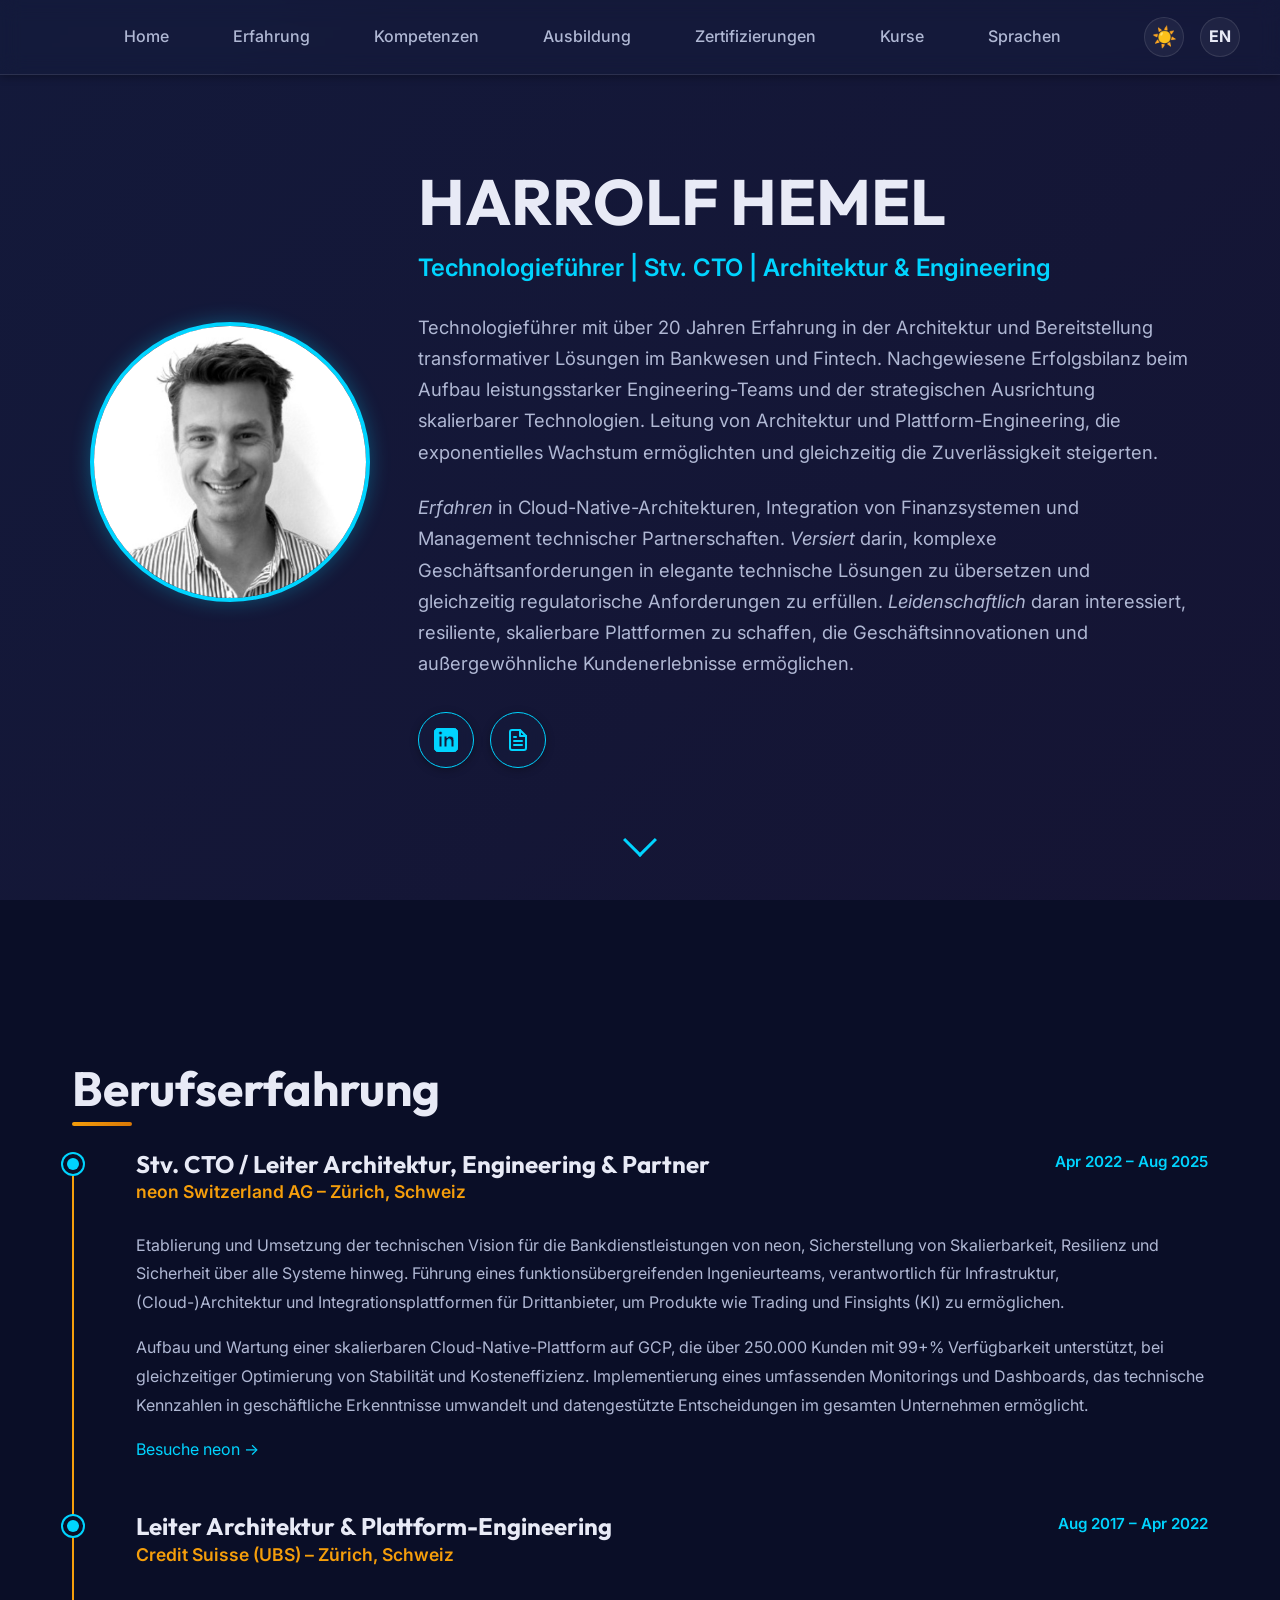
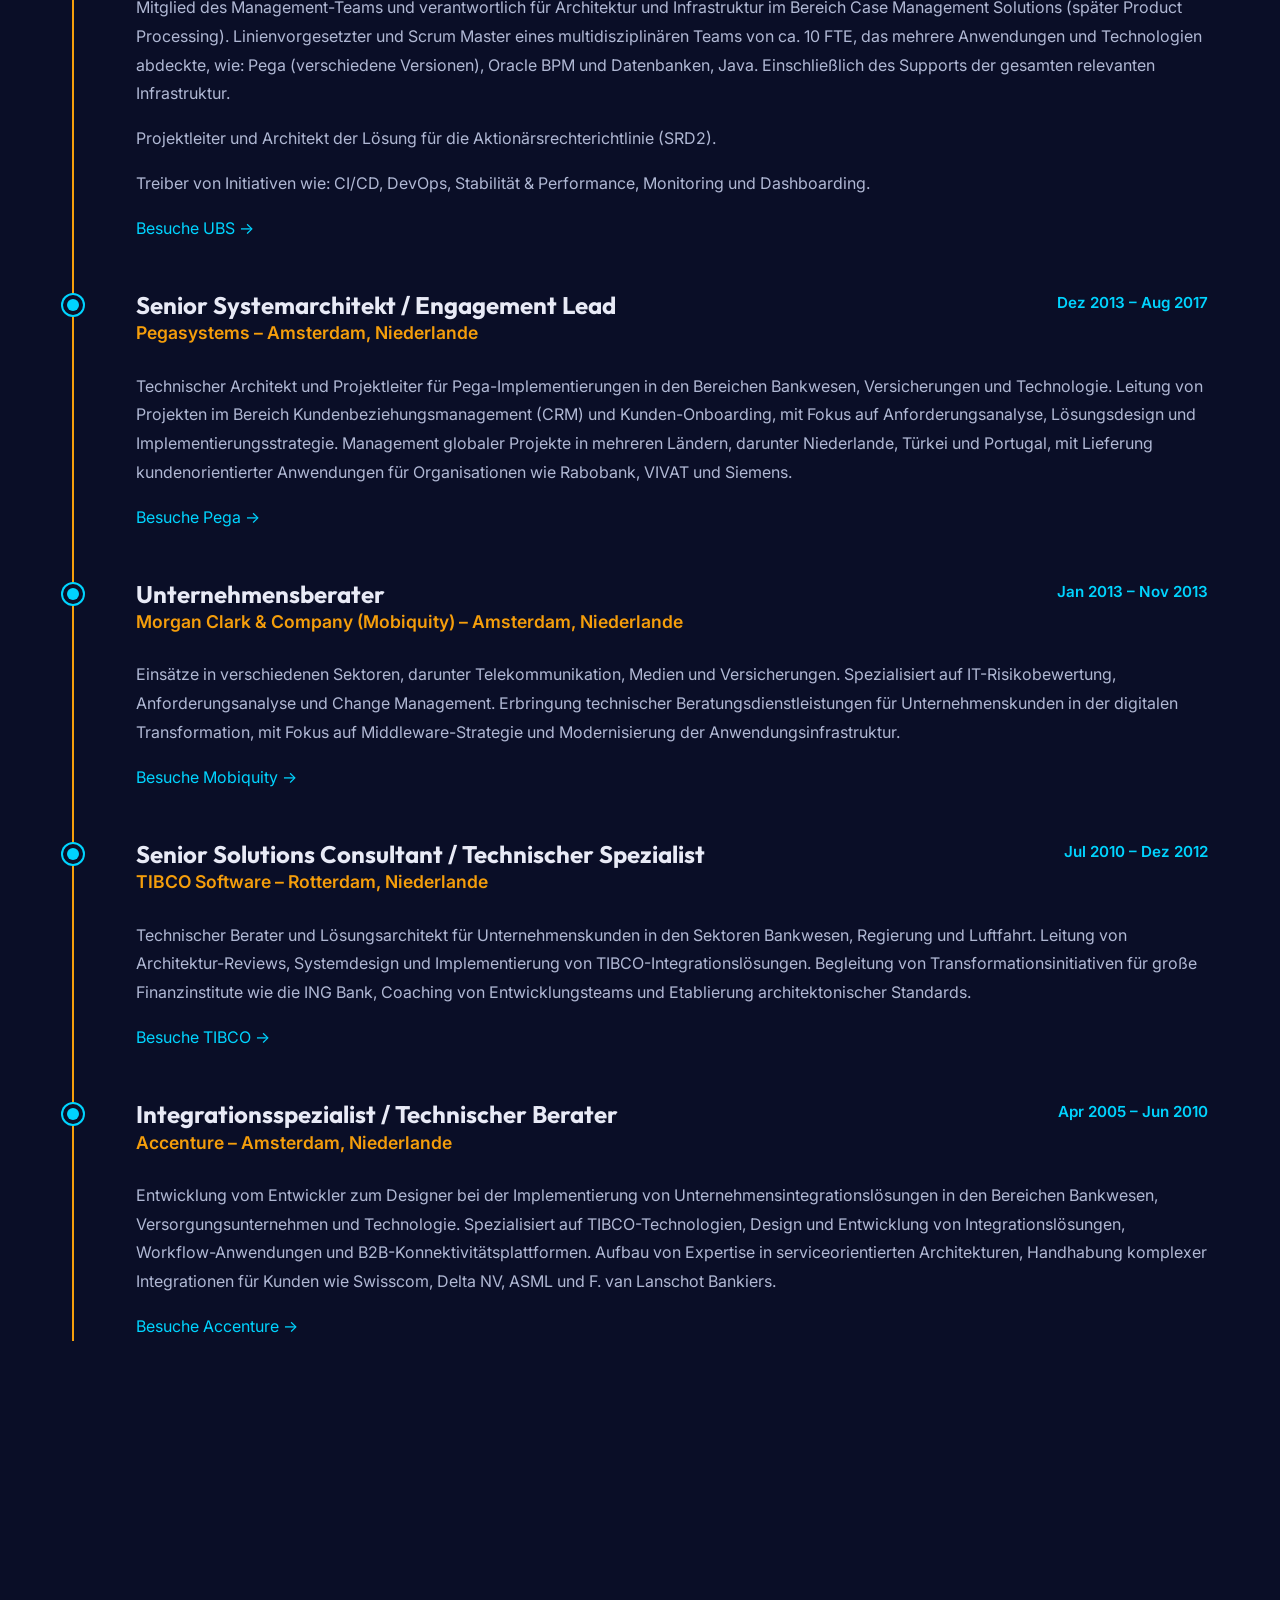
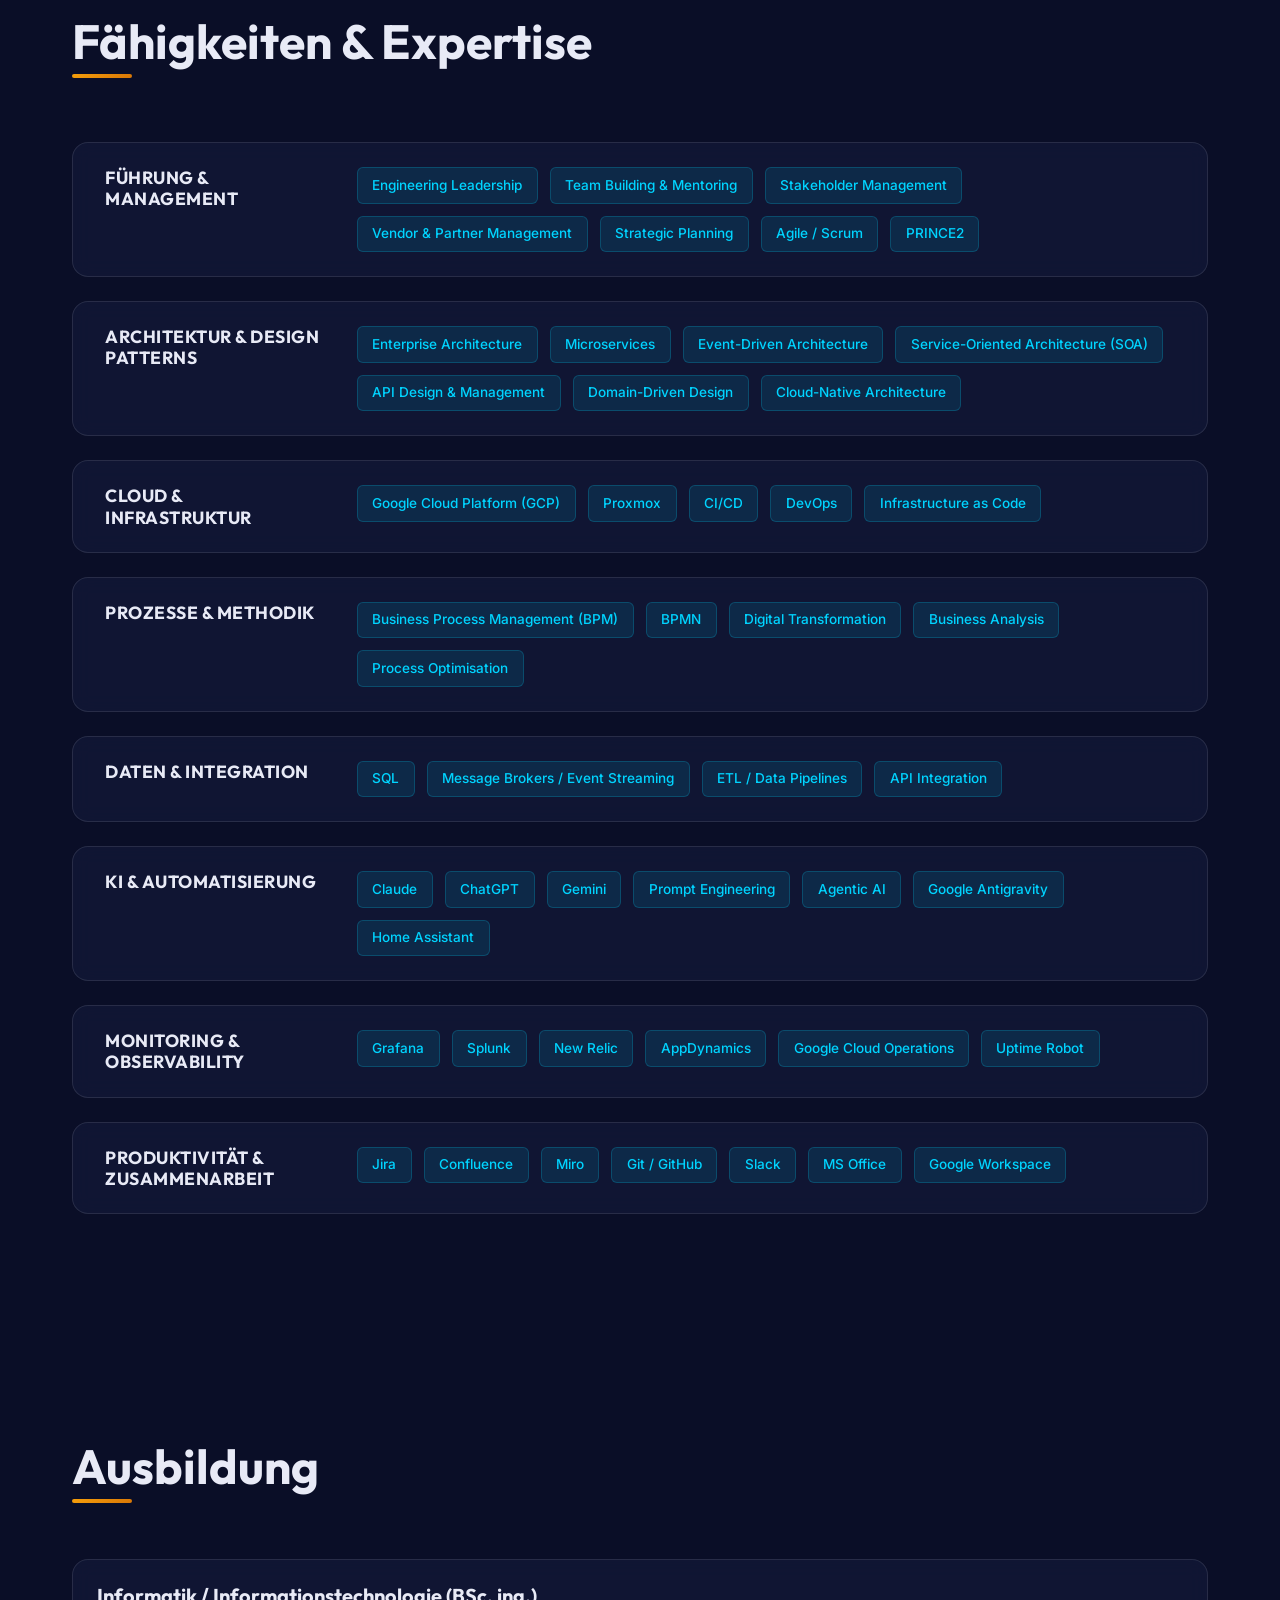
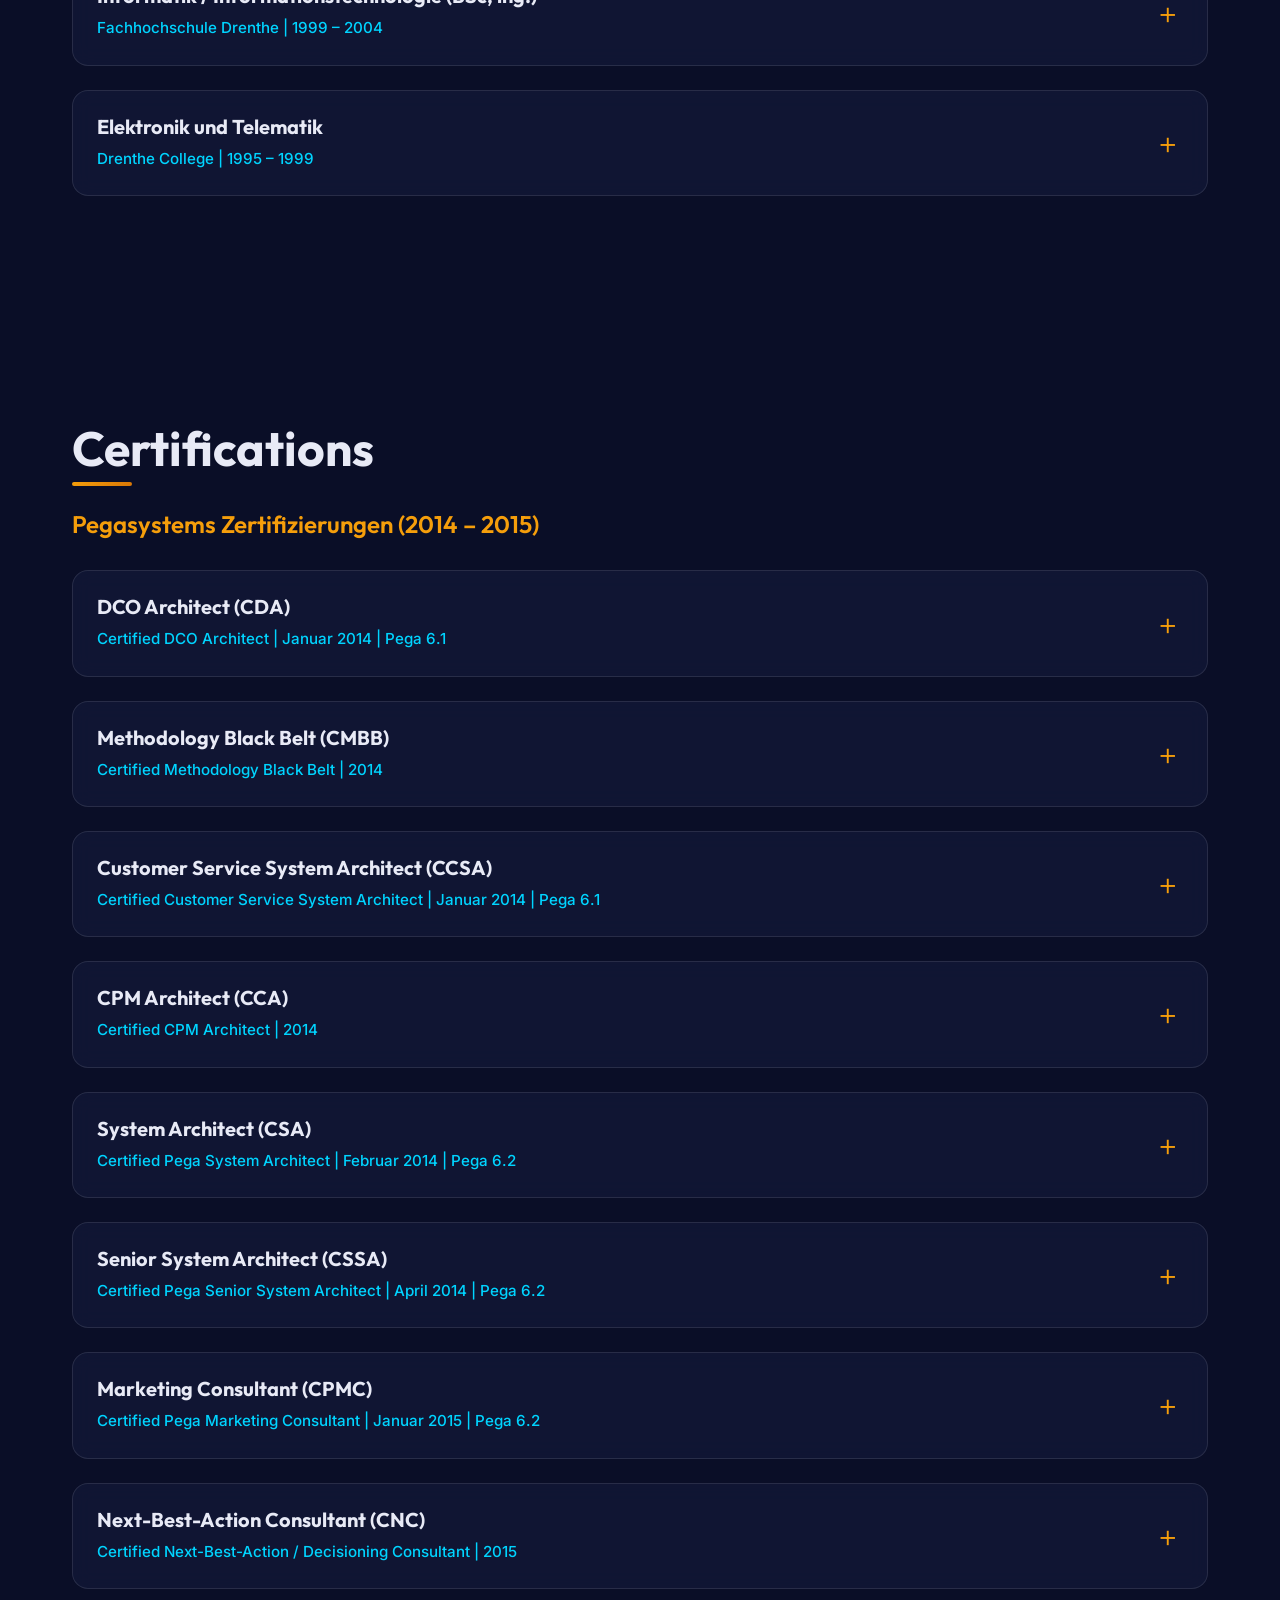
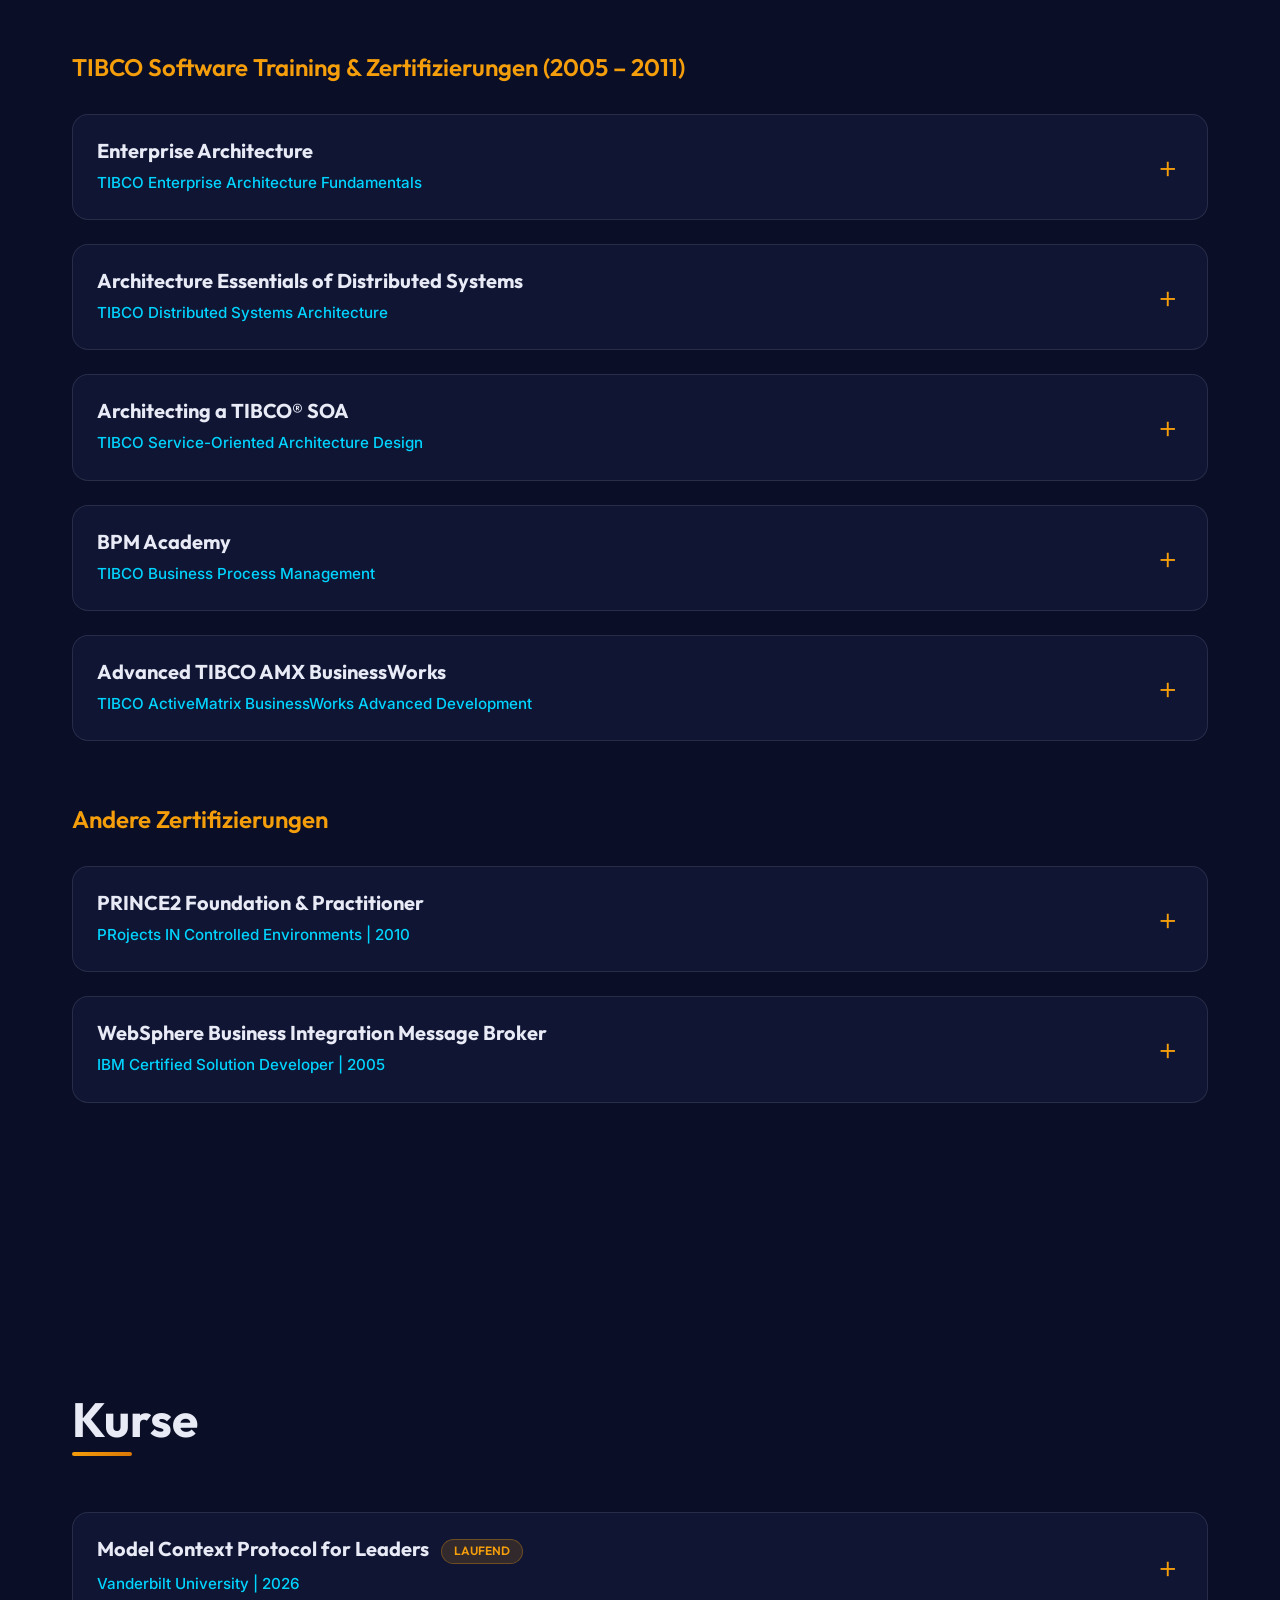
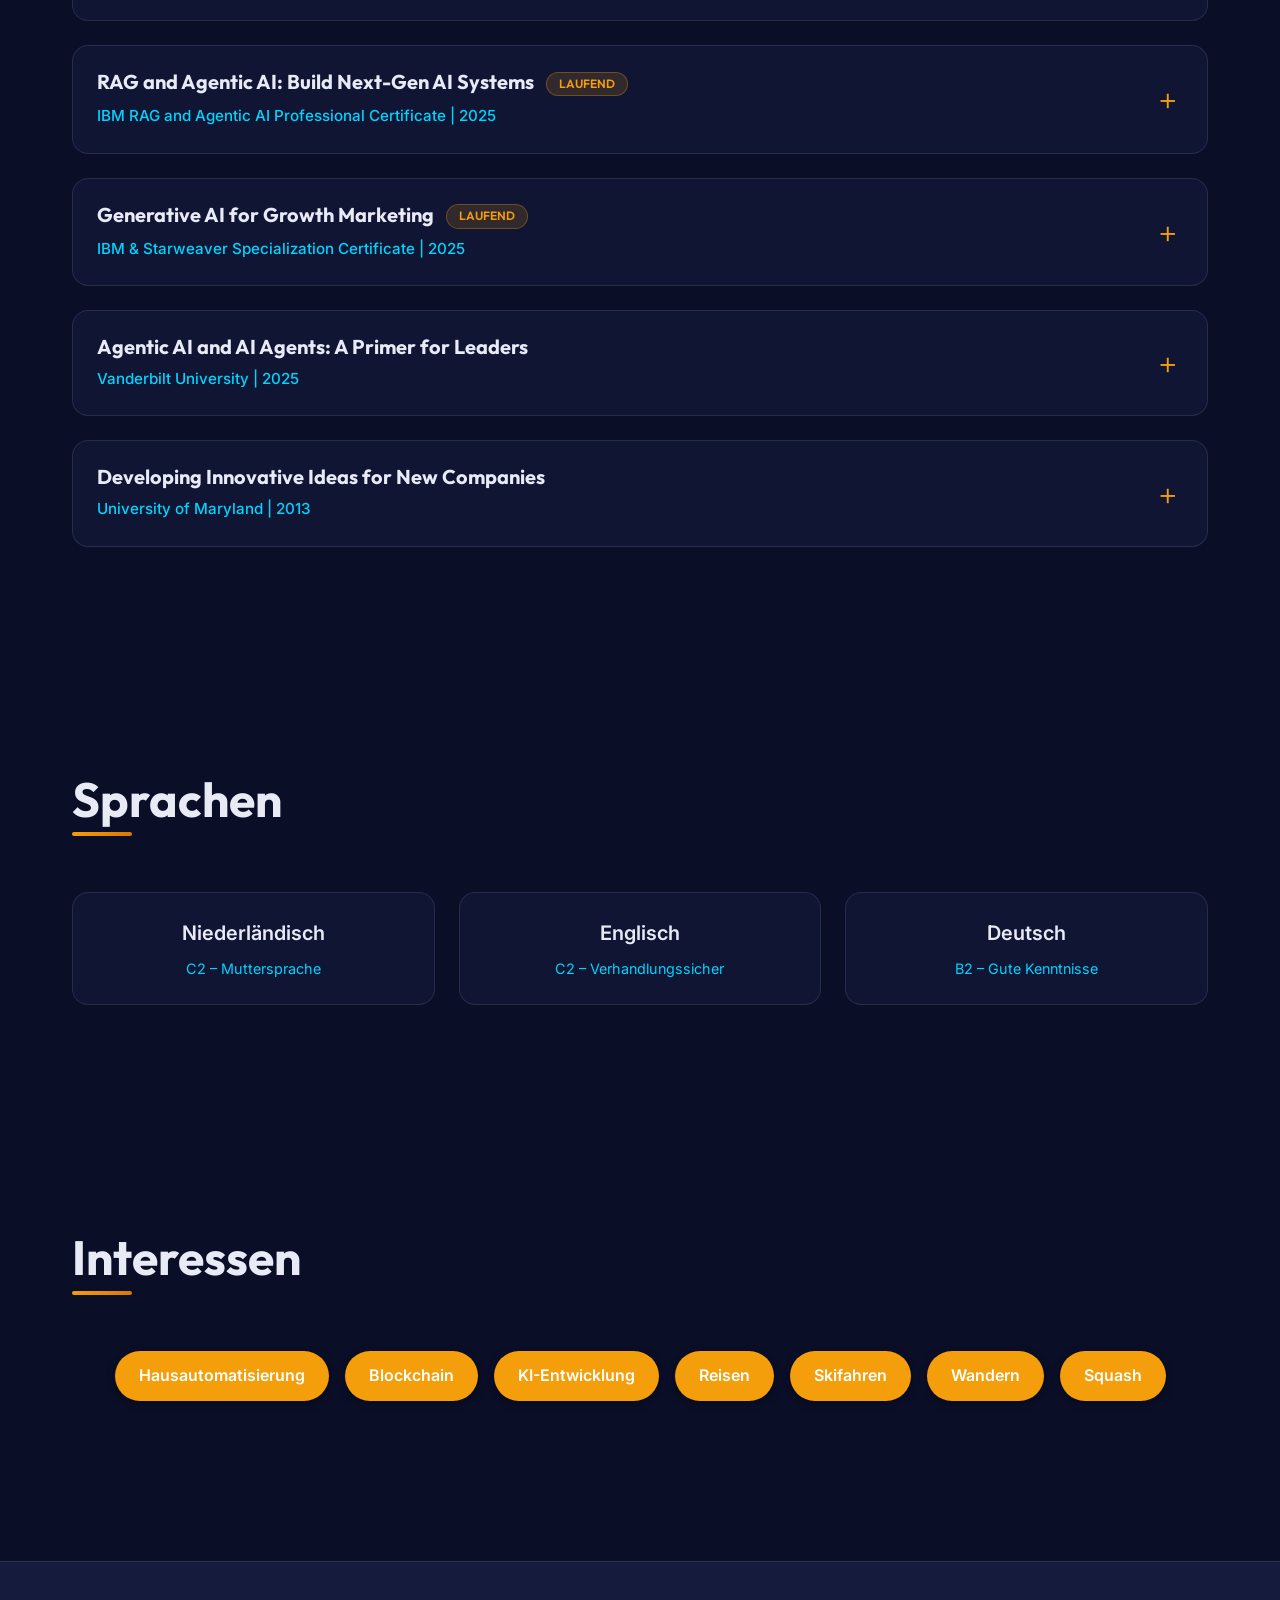
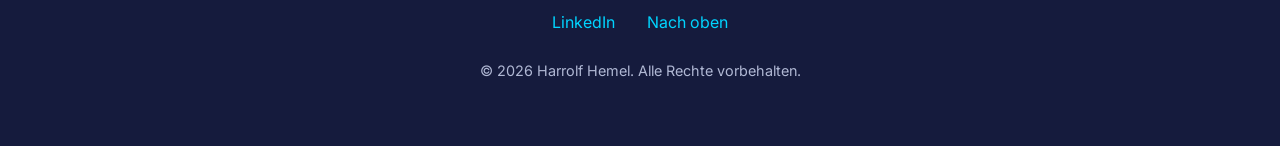
==== commit 08b7321b: "Redesign skills section (horizontal layout, 8 categories) and update navigation dropdowns" ====
--- a/index-de.html
+++ b/index-de.html
@@ -54,9 +54,14 @@
                     <li>
                         <a href="#skills">Kompetenzen</a>
                         <ul class="dropdown">
-                            <li><a href="#process-architecture">Prozesse & Architektur</a></li>
-                            <li><a href="#productivity-tools">Produktivitäts-Tools</a></li>
-                            <li><a href="#monitoring-observability">Monitoring & Observability</a></li>
+                            <li><a href="#leadership">Führung & Management</a></li>
+                            <li><a href="#architecture">Architektur & Design Patterns</a></li>
+                            <li><a href="#cloud">Cloud & Infrastruktur</a></li>
+                            <li><a href="#process">Prozesse & Methodik</a></li>
+                            <li><a href="#data">Daten & Integration</a></li>
+                            <li><a href="#ai">KI & Automatisierung</a></li>
+                            <li><a href="#monitoring">Monitoring & Observability</a></li>
+                            <li><a href="#productivity">Produktivität & Zusammenarbeit</a></li>
                         </ul>
                     </li>
                     <li>
@@ -312,51 +317,107 @@
         <div class="container">
             <h2>Fähigkeiten & Expertise</h2>
             <div class="skills-grid">
-                <div class="skill-category" id="process-architecture">
-                    <h3>Prozesse & Architektur</h3>
+                <!-- Leadership & Management -->
+                <div class="skill-category" id="leadership">
+                    <h3>Führung & Management</h3>
                     <div class="skill-tags">
-                        <span class="skill-tag">SOA</span>
-                        <span class="skill-tag">BPM</span>
+                        <span class="skill-tag">Engineering Leadership</span>
+                        <span class="skill-tag">Team Building & Mentoring</span>
+                        <span class="skill-tag">Stakeholder Management</span>
+                        <span class="skill-tag">Vendor & Partner Management</span>
+                        <span class="skill-tag">Strategic Planning</span>
+                        <span class="skill-tag">Agile / Scrum</span>
+                        <span class="skill-tag">PRINCE2</span>
+                    </div>
+                </div>
+
+                <!-- Architecture & Design Patterns -->
+                <div class="skill-category" id="architecture">
+                    <h3>Architektur & Design Patterns</h3>
+                    <div class="skill-tags">
+                        <span class="skill-tag">Enterprise Architecture</span>
+                        <span class="skill-tag">Microservices</span>
+                        <span class="skill-tag">Event-Driven Architecture</span>
+                        <span class="skill-tag">Service-Oriented Architecture (SOA)</span>
+                        <span class="skill-tag">API Design & Management</span>
+                        <span class="skill-tag">Domain-Driven Design</span>
+                        <span class="skill-tag">Cloud-Native Architecture</span>
+                    </div>
+                </div>
+
+                <!-- Cloud & Infrastructure -->
+                <div class="skill-category" id="cloud">
+                    <h3>Cloud & Infrastruktur</h3>
+                    <div class="skill-tags">
+                        <span class="skill-tag">Google Cloud Platform (GCP)</span>
+                        <span class="skill-tag">Proxmox</span>
+                        <span class="skill-tag">CI/CD</span>
+                        <span class="skill-tag">DevOps</span>
+                        <span class="skill-tag">Infrastructure as Code</span>
+                    </div>
+                </div>
+
+                <!-- Process & Methodology -->
+                <div class="skill-category" id="process">
+                    <h3>Prozesse & Methodik</h3>
+                    <div class="skill-tags">
+                        <span class="skill-tag">Business Process Management (BPM)</span>
                         <span class="skill-tag">BPMN</span>
-                        <span class="skill-tag">GCP</span>
-                        <span class="skill-tag">SQL</span>
                         <span class="skill-tag">Digital Transformation</span>
                         <span class="skill-tag">Business Analysis</span>
-                        <span class="skill-tag">Process Optimization</span>
-                        <span class="skill-tag">DevOps</span>
-                        <span class="skill-tag">CI/CD</span>
-                        <span class="skill-tag">Agile / Scrum</span>
-                        <span class="skill-tag">Microservices</span>
-                        <span class="skill-tag">Event-Driven Architecture</span>
-                    </div>
-                </div>
-                <div class="skill-category" id="productivity-tools">
-                    <h3>Produktivitäts-Tools</h3>
+                        <span class="skill-tag">Process Optimisation</span>
+                    </div>
+                </div>
+
+                <!-- Data & Integration -->
+                <div class="skill-category" id="data">
+                    <h3>Daten & Integration</h3>
                     <div class="skill-tags">
-                        <span class="skill-tag">MS Office</span>
-                        <span class="skill-tag">Google Suite</span>
-                        <span class="skill-tag">Jira</span>
-                        <span class="skill-tag">Confluence</span>
-                        <span class="skill-tag">Slack</span>
-                        <span class="skill-tag">Miro</span>
+                        <span class="skill-tag">SQL</span>
+                        <span class="skill-tag">Message Brokers / Event Streaming</span>
+                        <span class="skill-tag">ETL / Data Pipelines</span>
+                        <span class="skill-tag">API Integration</span>
+                    </div>
+                </div>
+
+                <!-- AI & Automation -->
+                <div class="skill-category" id="ai">
+                    <h3>KI & Automatisierung</h3>
+                    <div class="skill-tags">
                         <span class="skill-tag">Claude</span>
                         <span class="skill-tag">ChatGPT</span>
                         <span class="skill-tag">Gemini</span>
+                        <span class="skill-tag">Prompt Engineering</span>
+                        <span class="skill-tag">Agentic AI</span>
                         <span class="skill-tag">Google Antigravity</span>
-                        <span class="skill-tag">Git / GitHub</span>
-                        <span class="skill-tag">Proxmox</span>
-                    </div>
-                </div>
-                <div class="skill-category" id="monitoring-observability">
+                        <span class="skill-tag">Home Assistant</span>
+                    </div>
+                </div>
+
+                <!-- Monitoring & Observability -->
+                <div class="skill-category" id="monitoring">
                     <h3>Monitoring & Observability</h3>
                     <div class="skill-tags">
                         <span class="skill-tag">Grafana</span>
                         <span class="skill-tag">Splunk</span>
                         <span class="skill-tag">New Relic</span>
+                        <span class="skill-tag">AppDynamics</span>
+                        <span class="skill-tag">Google Cloud Operations</span>
                         <span class="skill-tag">Uptime Robot</span>
-                        <span class="skill-tag">AppDynamics</span>
-                        <span class="skill-tag">Home Assistant</span>
-                        <span class="skill-tag">Google Cloud Operations</span>
+                    </div>
+                </div>
+
+                <!-- Productivity & Collaboration -->
+                <div class="skill-category" id="productivity">
+                    <h3>Produktivität & Zusammenarbeit</h3>
+                    <div class="skill-tags">
+                        <span class="skill-tag">Jira</span>
+                        <span class="skill-tag">Confluence</span>
+                        <span class="skill-tag">Miro</span>
+                        <span class="skill-tag">Git / GitHub</span>
+                        <span class="skill-tag">Slack</span>
+                        <span class="skill-tag">MS Office</span>
+                        <span class="skill-tag">Google Workspace</span>
                     </div>
                 </div>
             </div>
--- a/style.css
+++ b/style.css
@@ -639,7 +639,8 @@
   content: '';
   position: absolute;
   left: 0;
-  top: 0;
+  top: 0.5rem;
+  /* Starts at the first dot */
   bottom: 0;
   width: 2px;
   background: var(--accent-secondary);
@@ -654,7 +655,8 @@
 .timeline-item::before {
   content: '';
   position: absolute;
-  left: -2.5rem;
+  left: calc(-2rem - 5px);
+  /* Center aligned with .timeline line (2px width) */
   top: 0.5rem;
   width: 12px;
   height: 12px;
@@ -696,36 +698,44 @@
   line-height: 1.8;
 }
 
-/* ===== Skills Grid ===== */
+/* ===== Skills Layout (Horizontal Rows) ===== */
 .skills-grid {
-  display: grid;
-  grid-template-columns: repeat(auto-fit, minmax(300px, 1fr));
+  display: flex;
+  flex-direction: column;
+  gap: 1.5rem;
+  margin-top: 2.5rem;
+}
+
+.skill-category {
+  display: flex;
+  align-items: flex-start;
   gap: 2rem;
-  margin-top: 2rem;
-}
-
-.skill-category {
+  padding: 1.5rem 2rem;
   background: var(--bg-card);
   backdrop-filter: blur(10px);
   border: 1px solid rgba(255, 255, 255, 0.1);
   border-radius: var(--border-radius);
-  padding: 2rem;
   transition: var(--transition);
 }
 
 .skill-category:hover {
-  transform: translateY(-4px);
-  box-shadow: var(--shadow-lg);
-  border-color: rgba(168, 85, 247, 0.3);
+  transform: translateX(10px);
+  border-color: var(--accent-primary);
+  box-shadow: var(--shadow-md);
 }
 
 .skill-category h3 {
-  color: var(--accent-primary);
-  margin-bottom: 1rem;
-  font-size: 1.25rem;
+  flex: 0 0 220px;
+  color: var(--text-primary);
+  margin-bottom: 0;
+  font-size: 1.1rem;
+  font-weight: 700;
+  letter-spacing: 0.5px;
+  text-transform: uppercase;
 }
 
 .skill-tags {
+  flex: 1;
   display: flex;
   flex-wrap: wrap;
   gap: 0.75rem;
@@ -734,17 +744,42 @@
 .skill-tag {
   background: rgba(0, 212, 255, 0.1);
   color: var(--accent-primary);
-  padding: 0.5rem 1rem;
-  border-radius: 50px;
-  font-size: 0.875rem;
+  padding: 0.4rem 0.9rem;
+  border-radius: 6px;
+  /* Slightly squarer for professional look */
+  font-size: 0.85rem;
   font-weight: 500;
   border: 1px solid rgba(0, 212, 255, 0.2);
   transition: var(--transition);
+  white-space: nowrap;
 }
 
 .skill-tag:hover {
-  background: rgba(0, 212, 255, 0.2);
+  background: var(--accent-primary);
+  color: white;
   transform: translateY(-2px);
+  box-shadow: 0 4px 12px rgba(0, 212, 255, 0.3);
+}
+
+/* Mobile Skills: Stack label and tags */
+@media (max-width: 768px) {
+  .skill-category {
+    flex-direction: column;
+    gap: 1rem;
+    padding: 1.5rem;
+  }
+
+  .skill-category h3 {
+    flex: none;
+    font-size: 1rem;
+    border-bottom: 1px solid rgba(255, 255, 255, 0.1);
+    padding-bottom: 0.5rem;
+    width: 100%;
+  }
+
+  .skill-category:hover {
+    transform: translateY(-5px);
+  }
 }
 
 /* ===== Education & Courses ===== */
@@ -1238,7 +1273,7 @@
   }
 
   .timeline-item::before {
-    left: -1.75rem;
+    left: calc(-1rem - 5px);
   }
 
   .skills-grid {
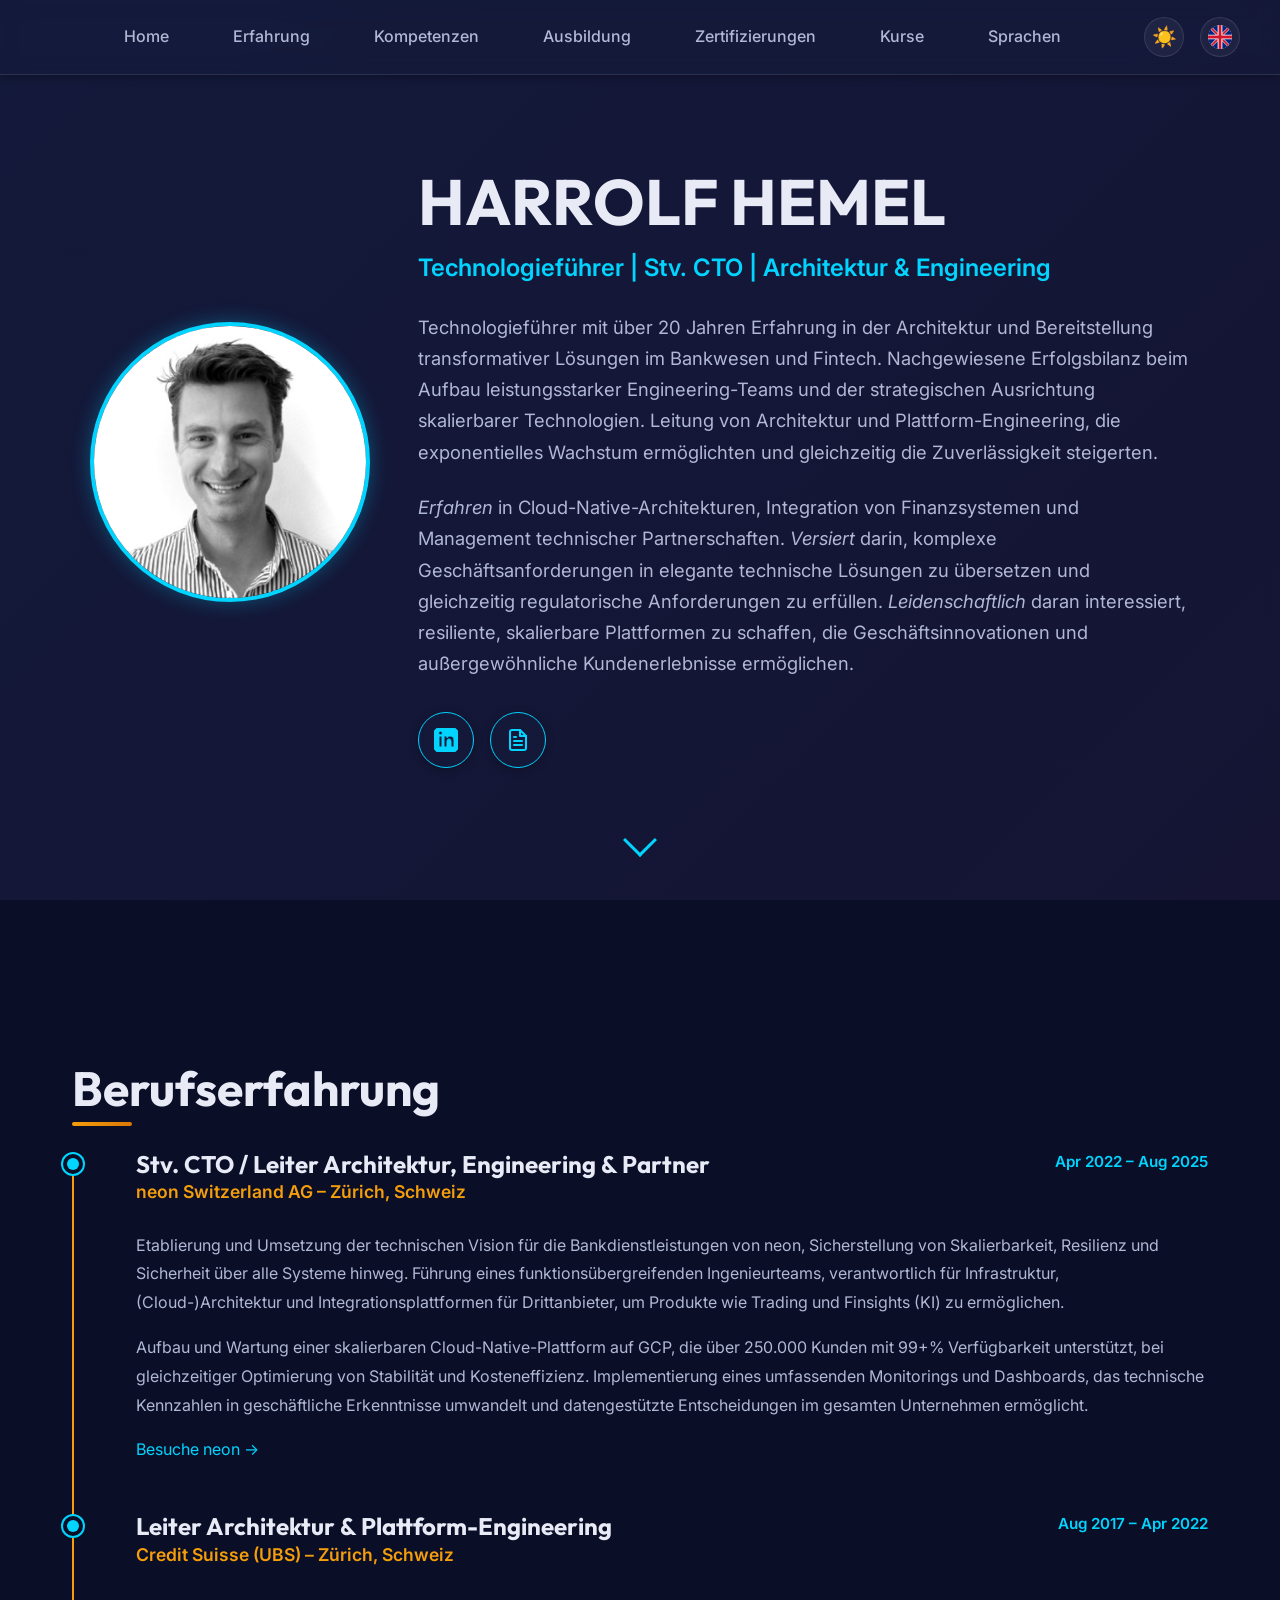
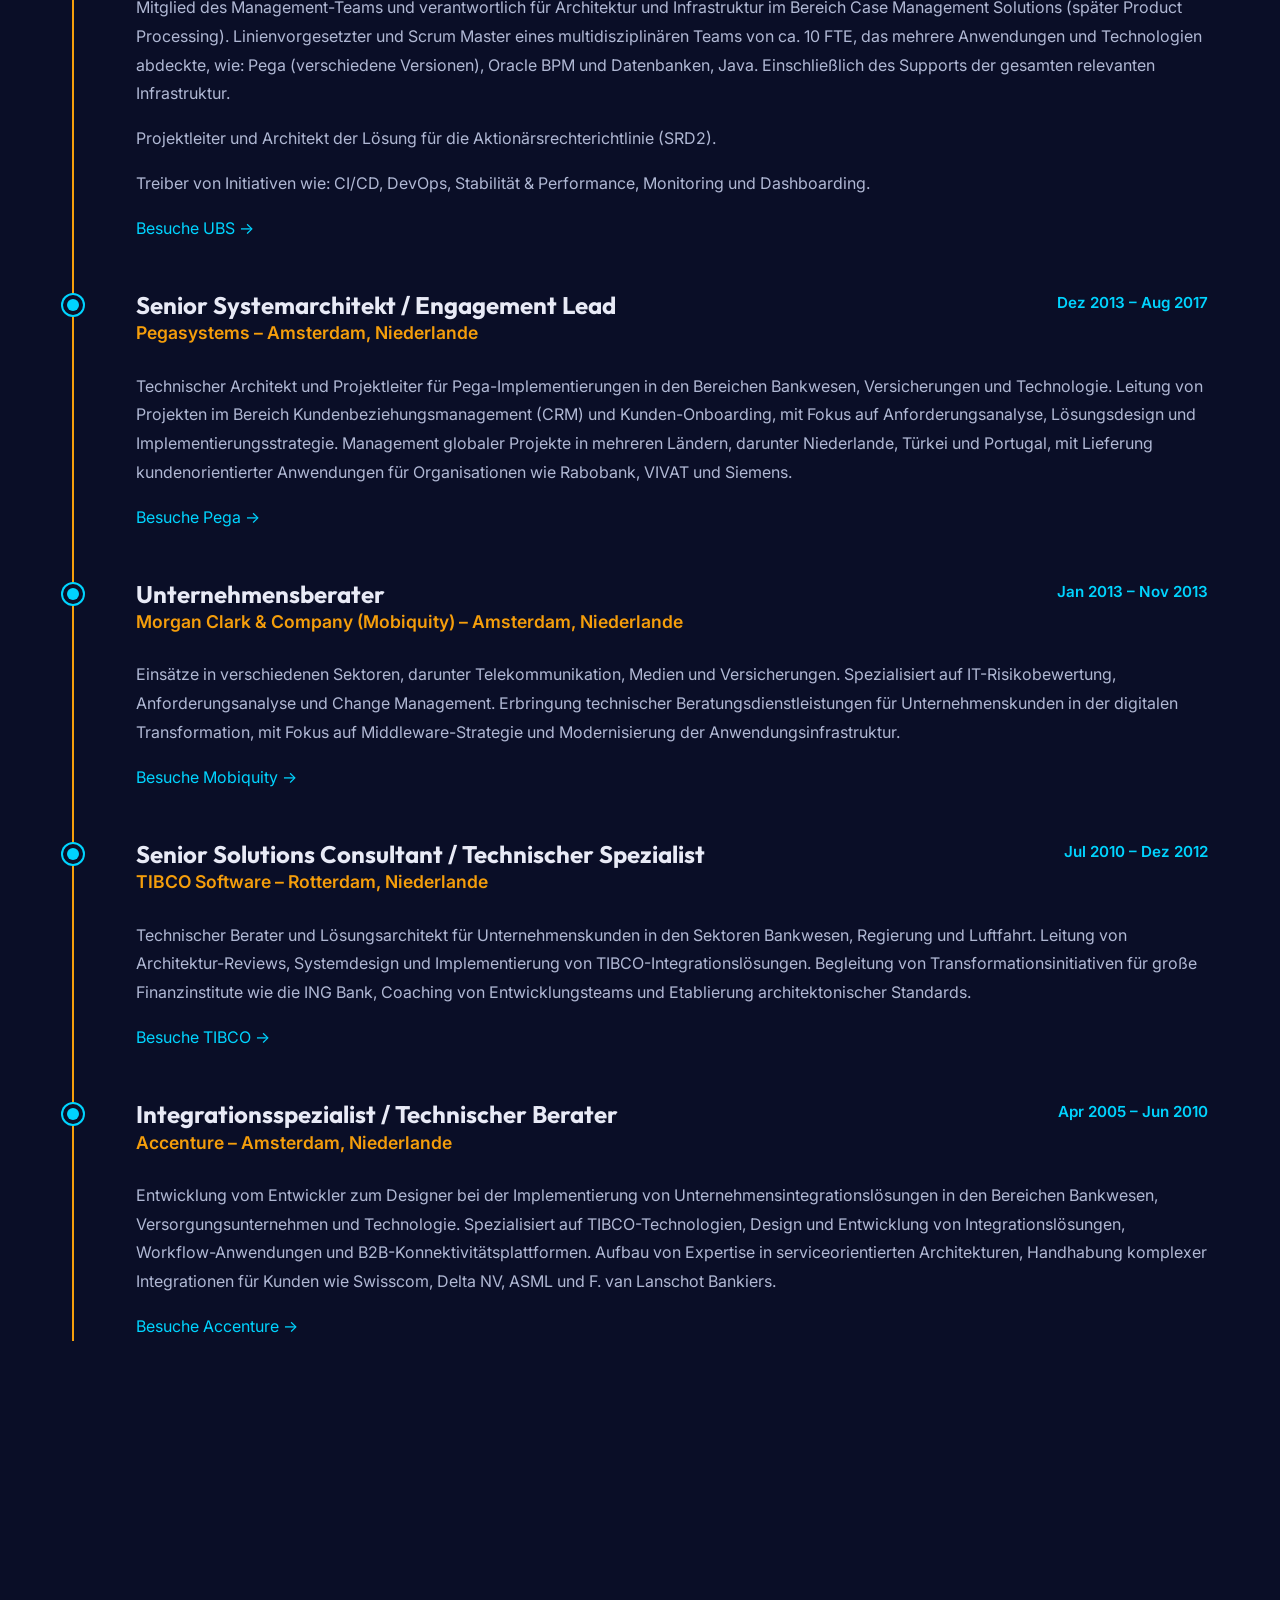
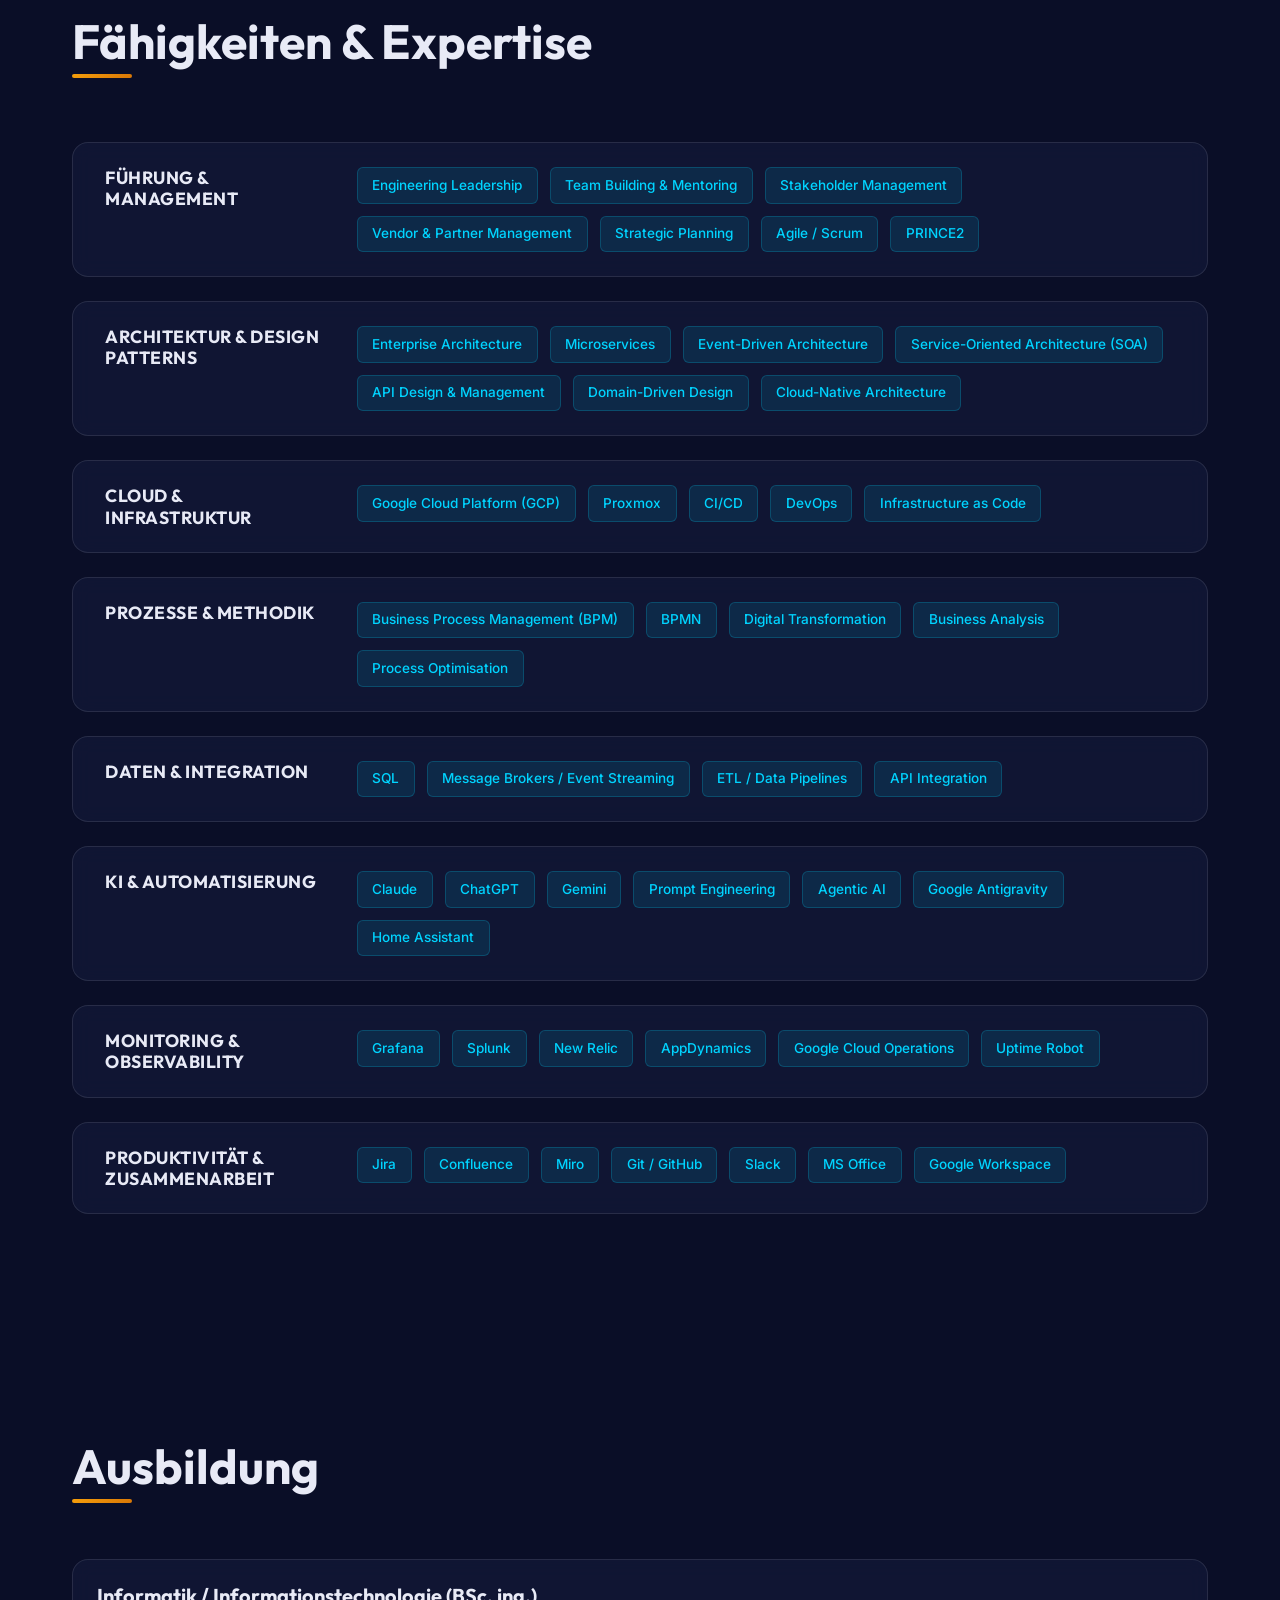
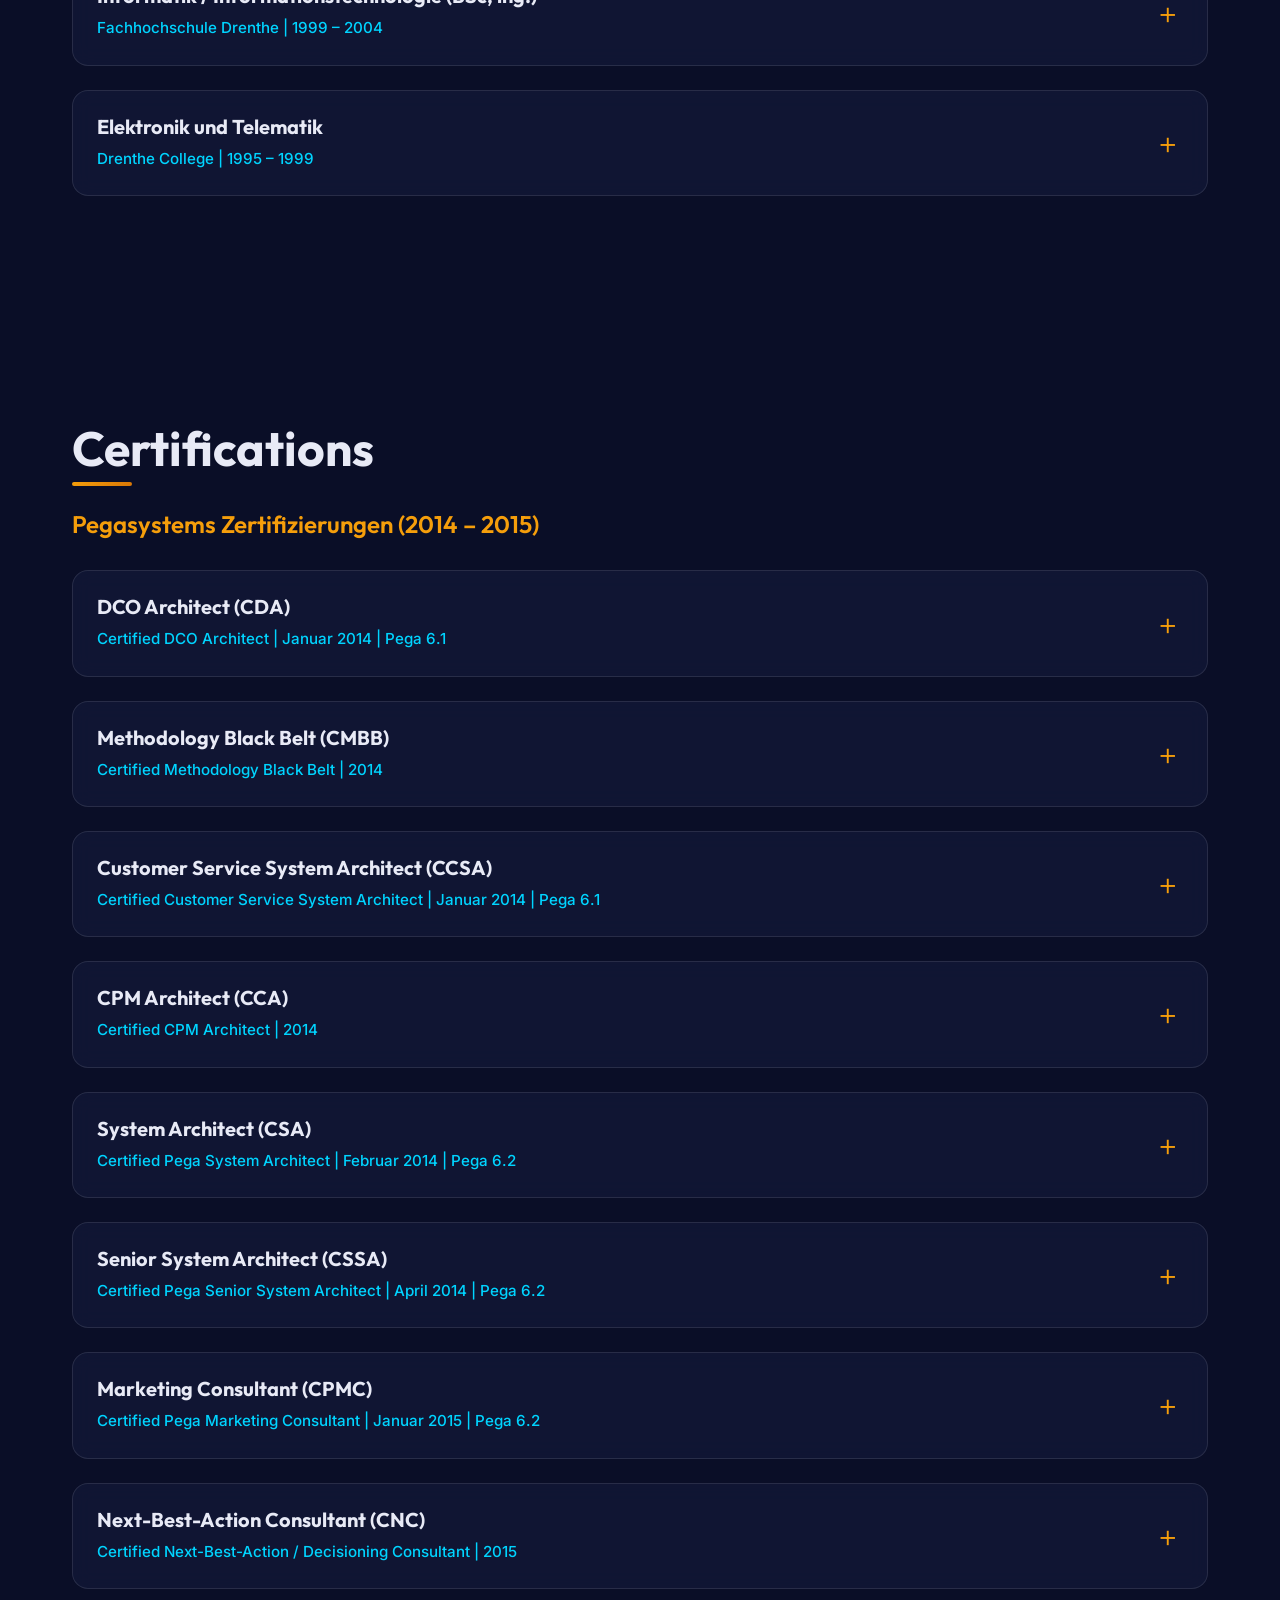
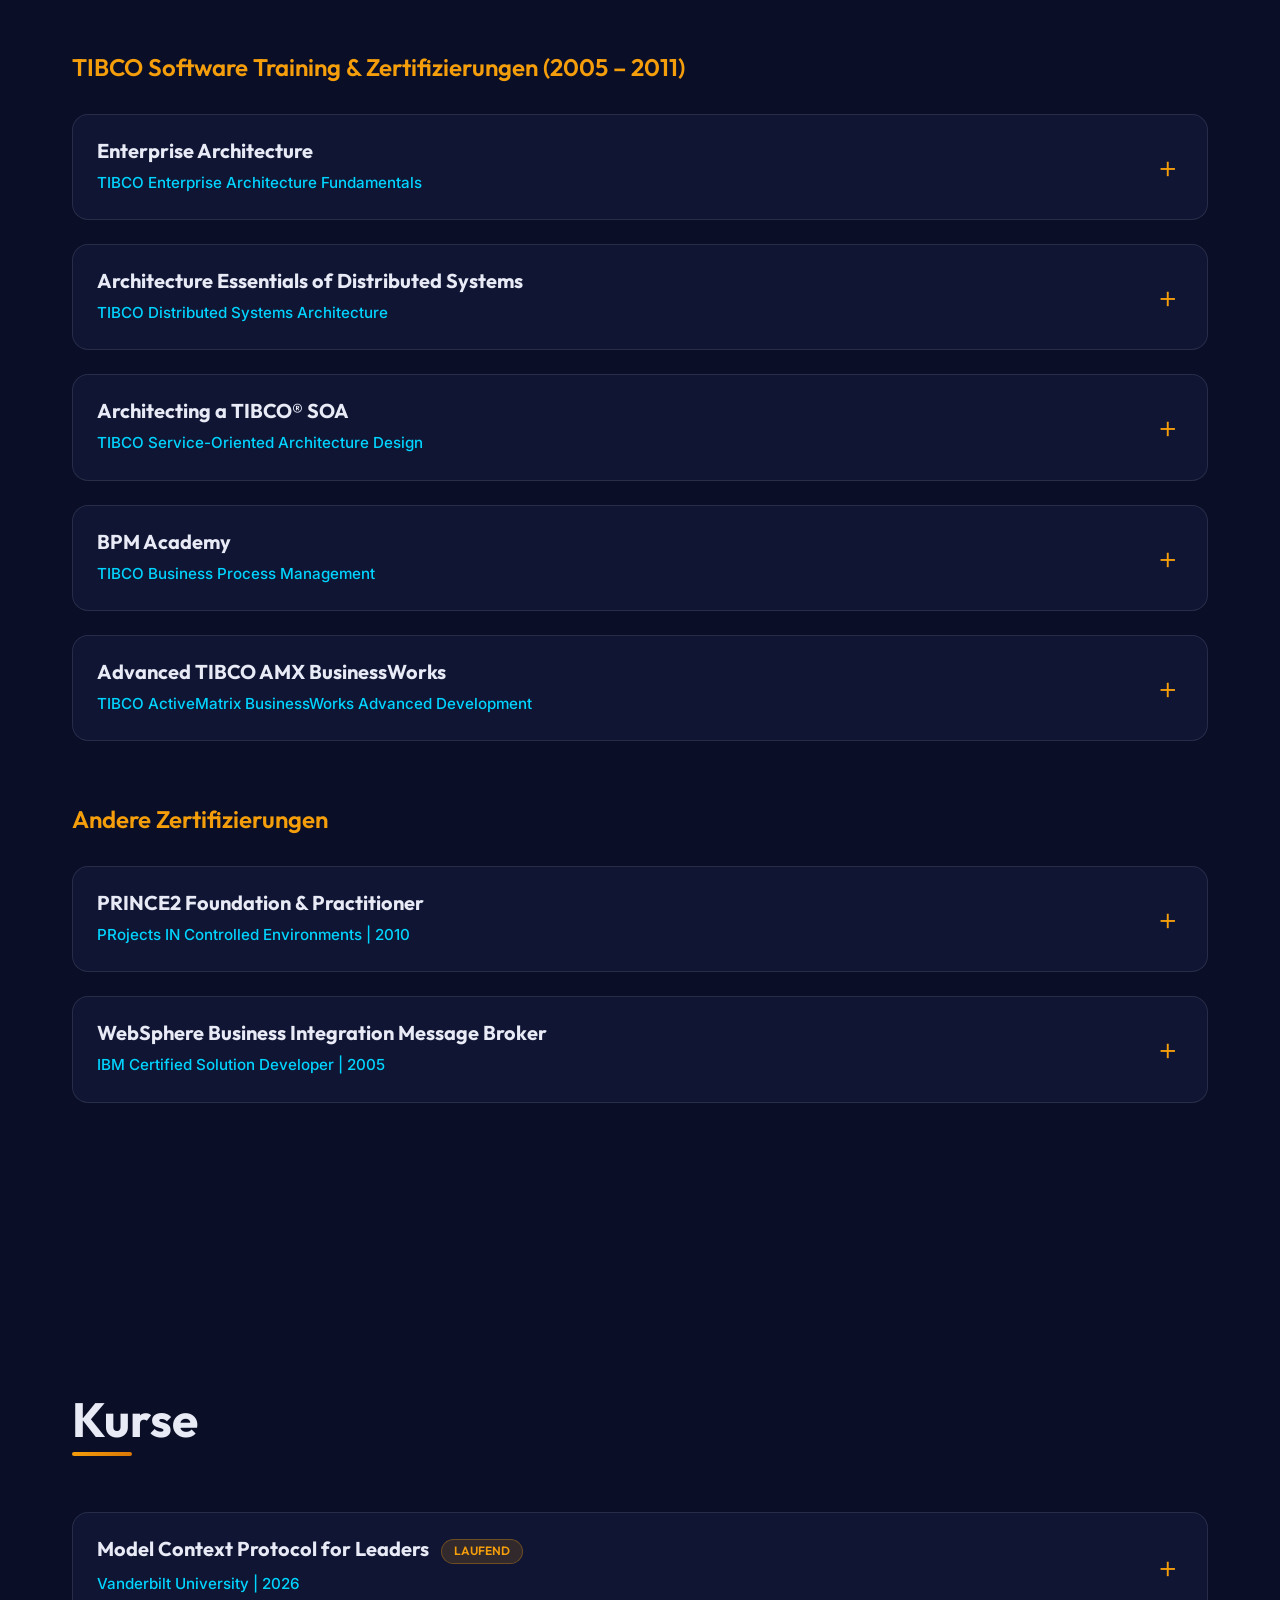
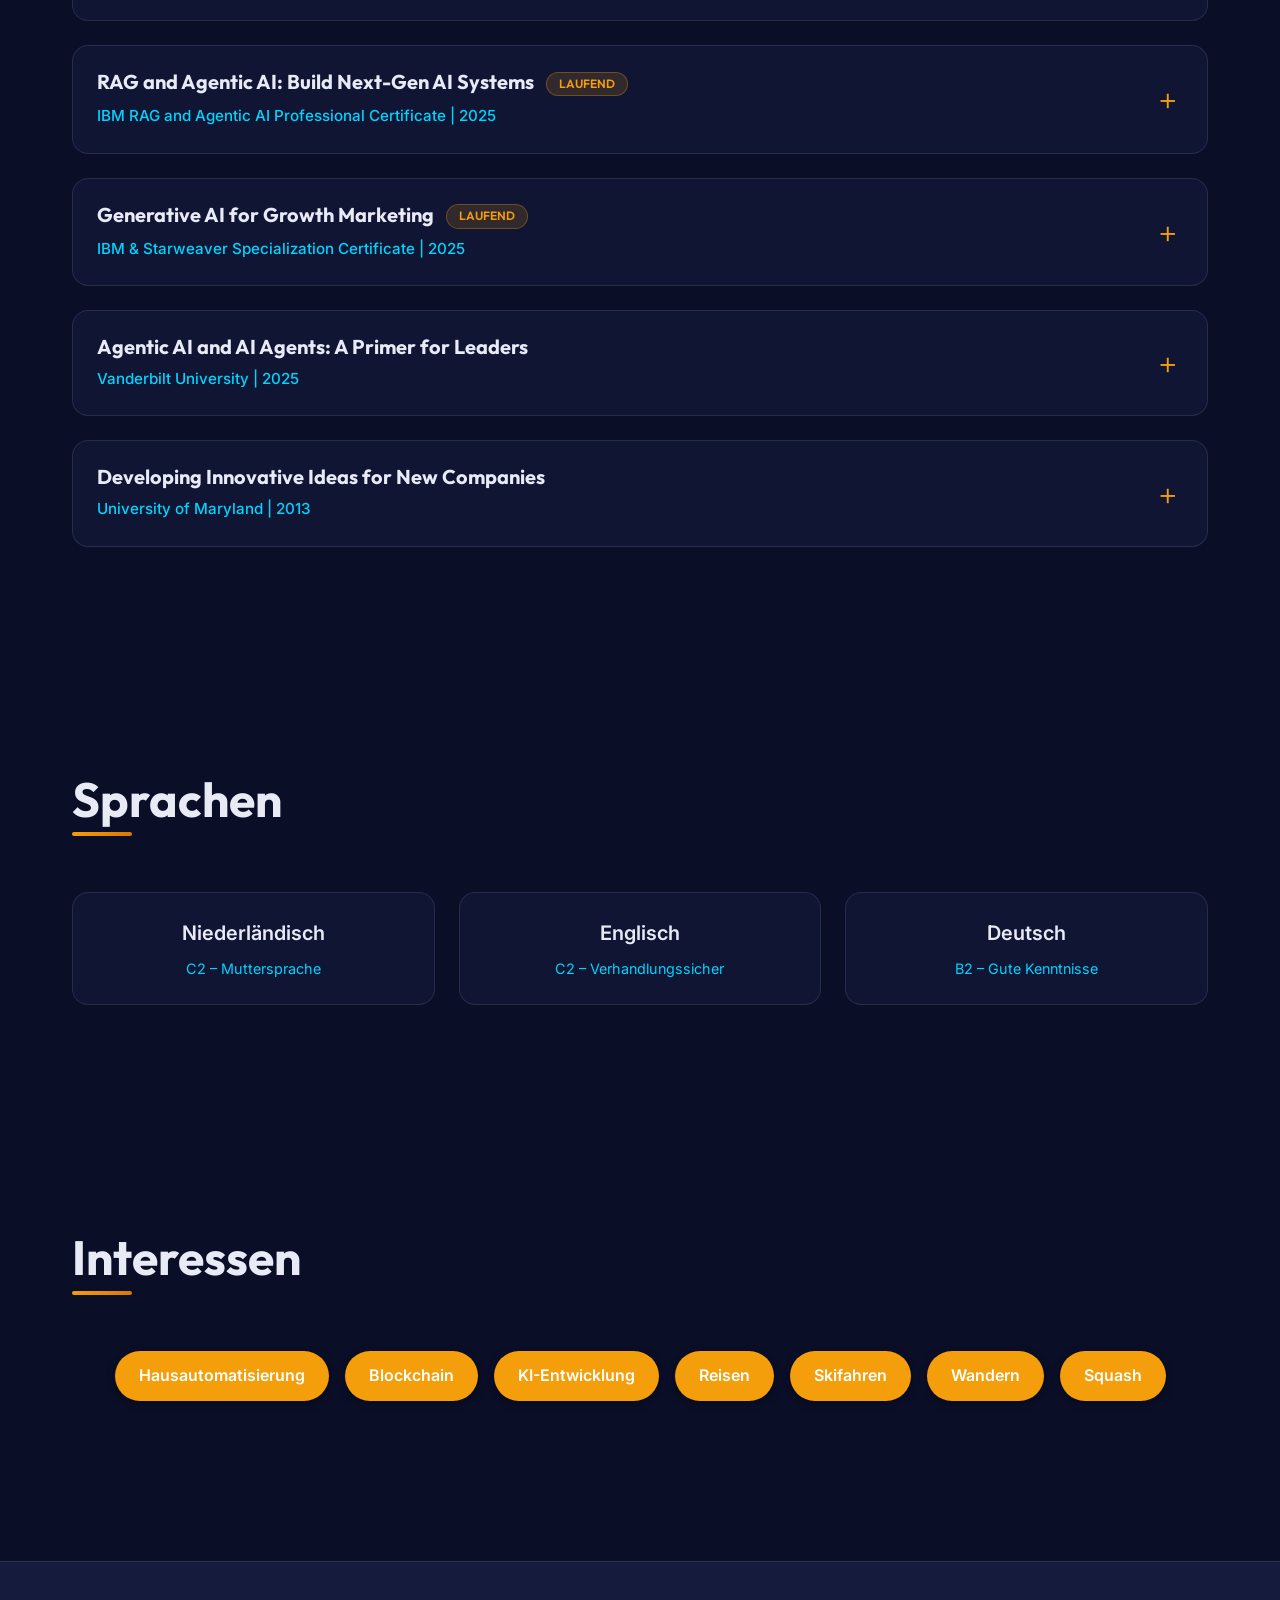
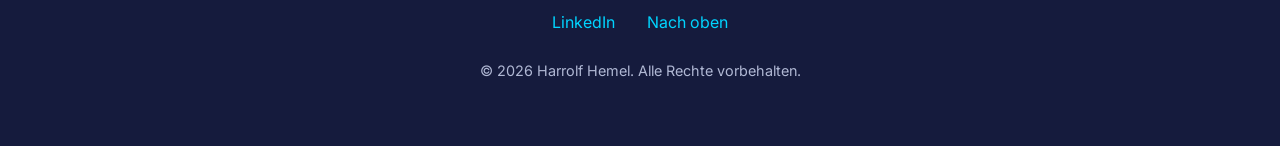
==== commit 4f345aa9: "Replace text language toggles with circular SVG flags" ====
--- a/index-de.html
+++ b/index-de.html
@@ -102,7 +102,19 @@
 
                 <!-- Language Toggle -->
                 <a href="index.html" class="lang-toggle" aria-label="Wechseln zu Englisch">
-                    <span>EN</span>
+                    <svg class="flag-icon" viewBox="0 0 512 512" xmlns="http://www.w3.org/2000/svg">
+                        <circle cx="256" cy="256" r="256" fill="#f0f0f0" />
+                        <clipPath id="circleUK">
+                            <circle cx="256" cy="256" r="256" />
+                        </clipPath>
+                        <g clip-path="url(#circleUK)">
+                            <path d="M0 0h512v512H0z" fill="#00247d" />
+                            <path d="M512 0L0 512M0 0l512 512" stroke="#fff" stroke-width="60" />
+                            <path d="M512 0L0 512M0 0l512 512" stroke="#cf142b" stroke-width="40" />
+                            <path d="M256 0v512M0 256h512" stroke="#fff" stroke-width="100" />
+                            <path d="M256 0v512M0 256h512" stroke="#cf142b" stroke-width="60" />
+                        </g>
+                    </svg>
                 </a>
 
                 <!-- Mobile Menu Button -->
--- a/style.css
+++ b/style.css
@@ -189,7 +189,6 @@
 .theme-toggle,
 .lang-toggle {
   position: static;
-  /* No longer fixed */
   background: rgba(255, 255, 255, 0.05);
   border: 1px solid rgba(255, 255, 255, 0.1);
   border-radius: 50%;
@@ -205,8 +204,16 @@
   font-weight: 700;
   font-size: 1rem;
   text-decoration: none;
-  box-shadow: none;
-  /* Reset shadow */
+  overflow: hidden;
+  /* Ensure circular crop for flags if needed */
+}
+
+.flag-icon {
+  width: 1.5rem;
+  height: 1.5rem;
+  display: block;
+  border-radius: 50%;
+  box-shadow: 0 0 5px rgba(0, 0, 0, 0.2);
 }
 
 .theme-toggle:hover,
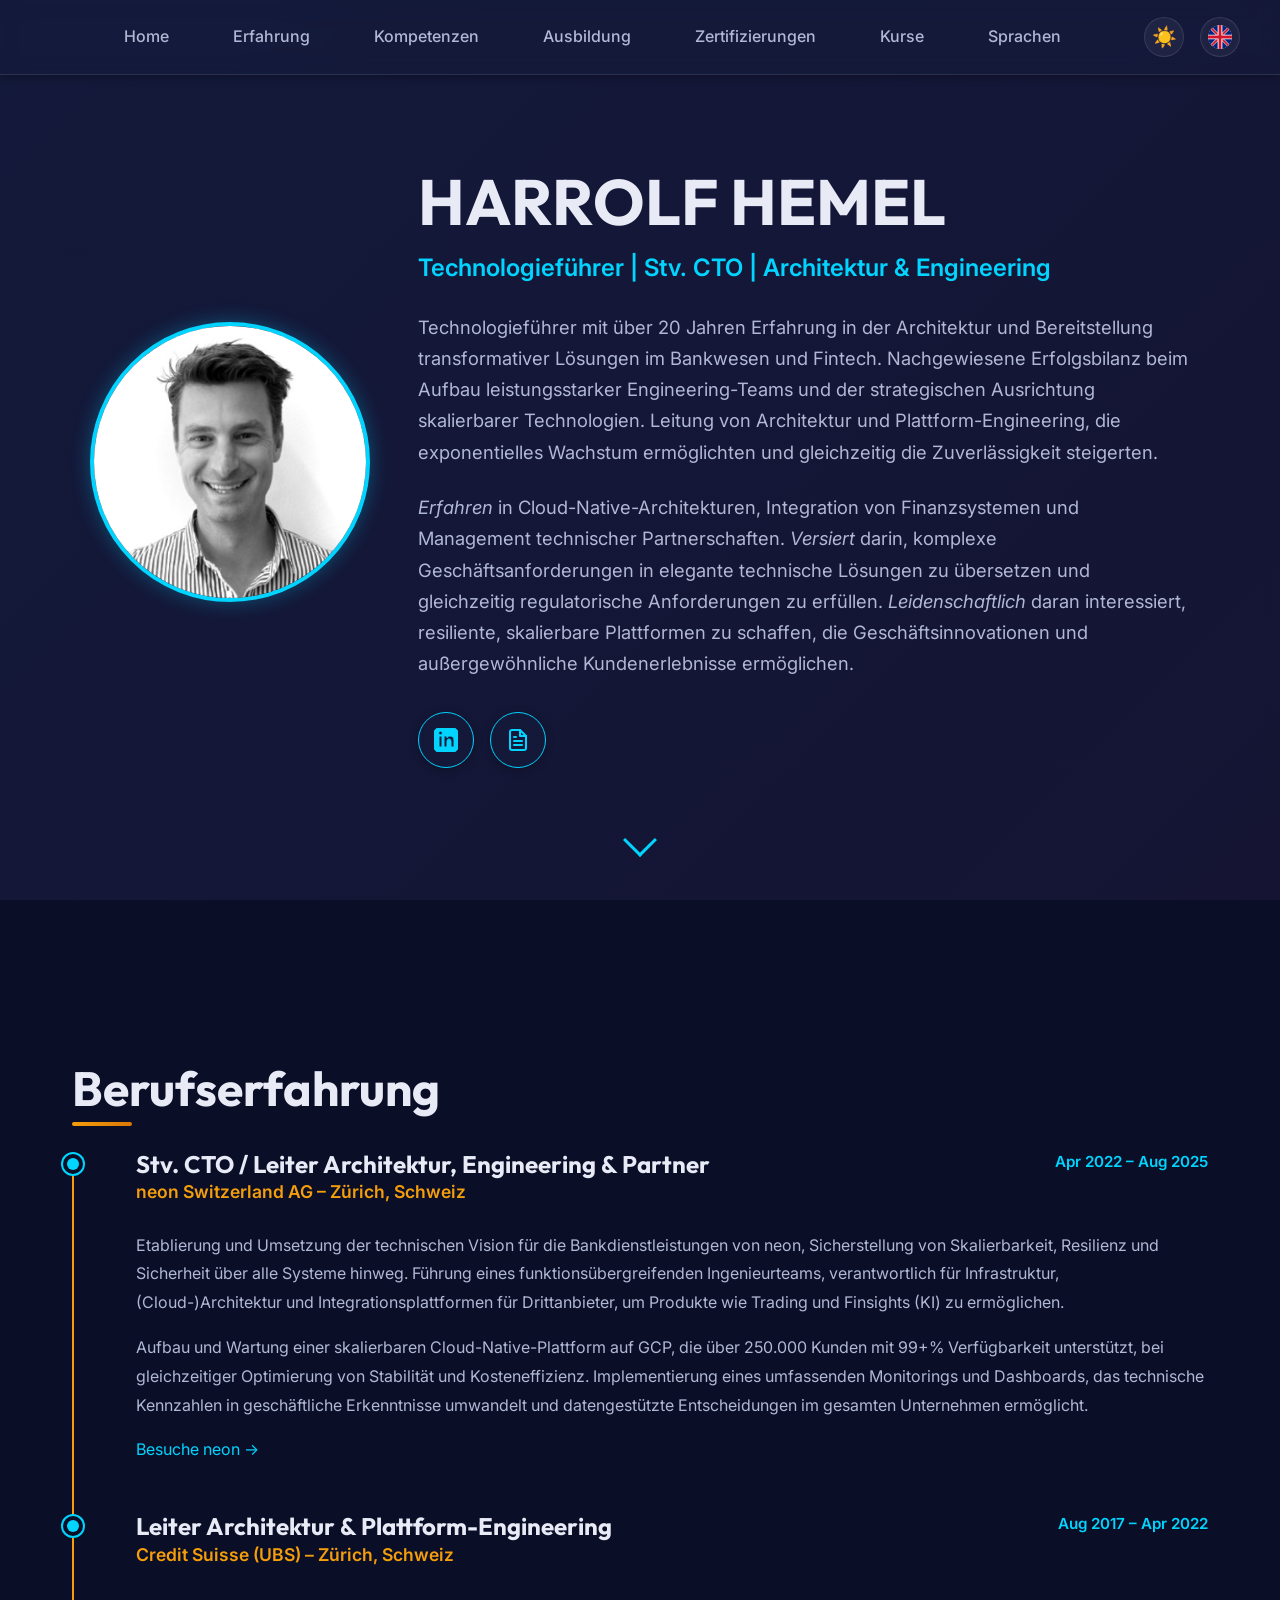
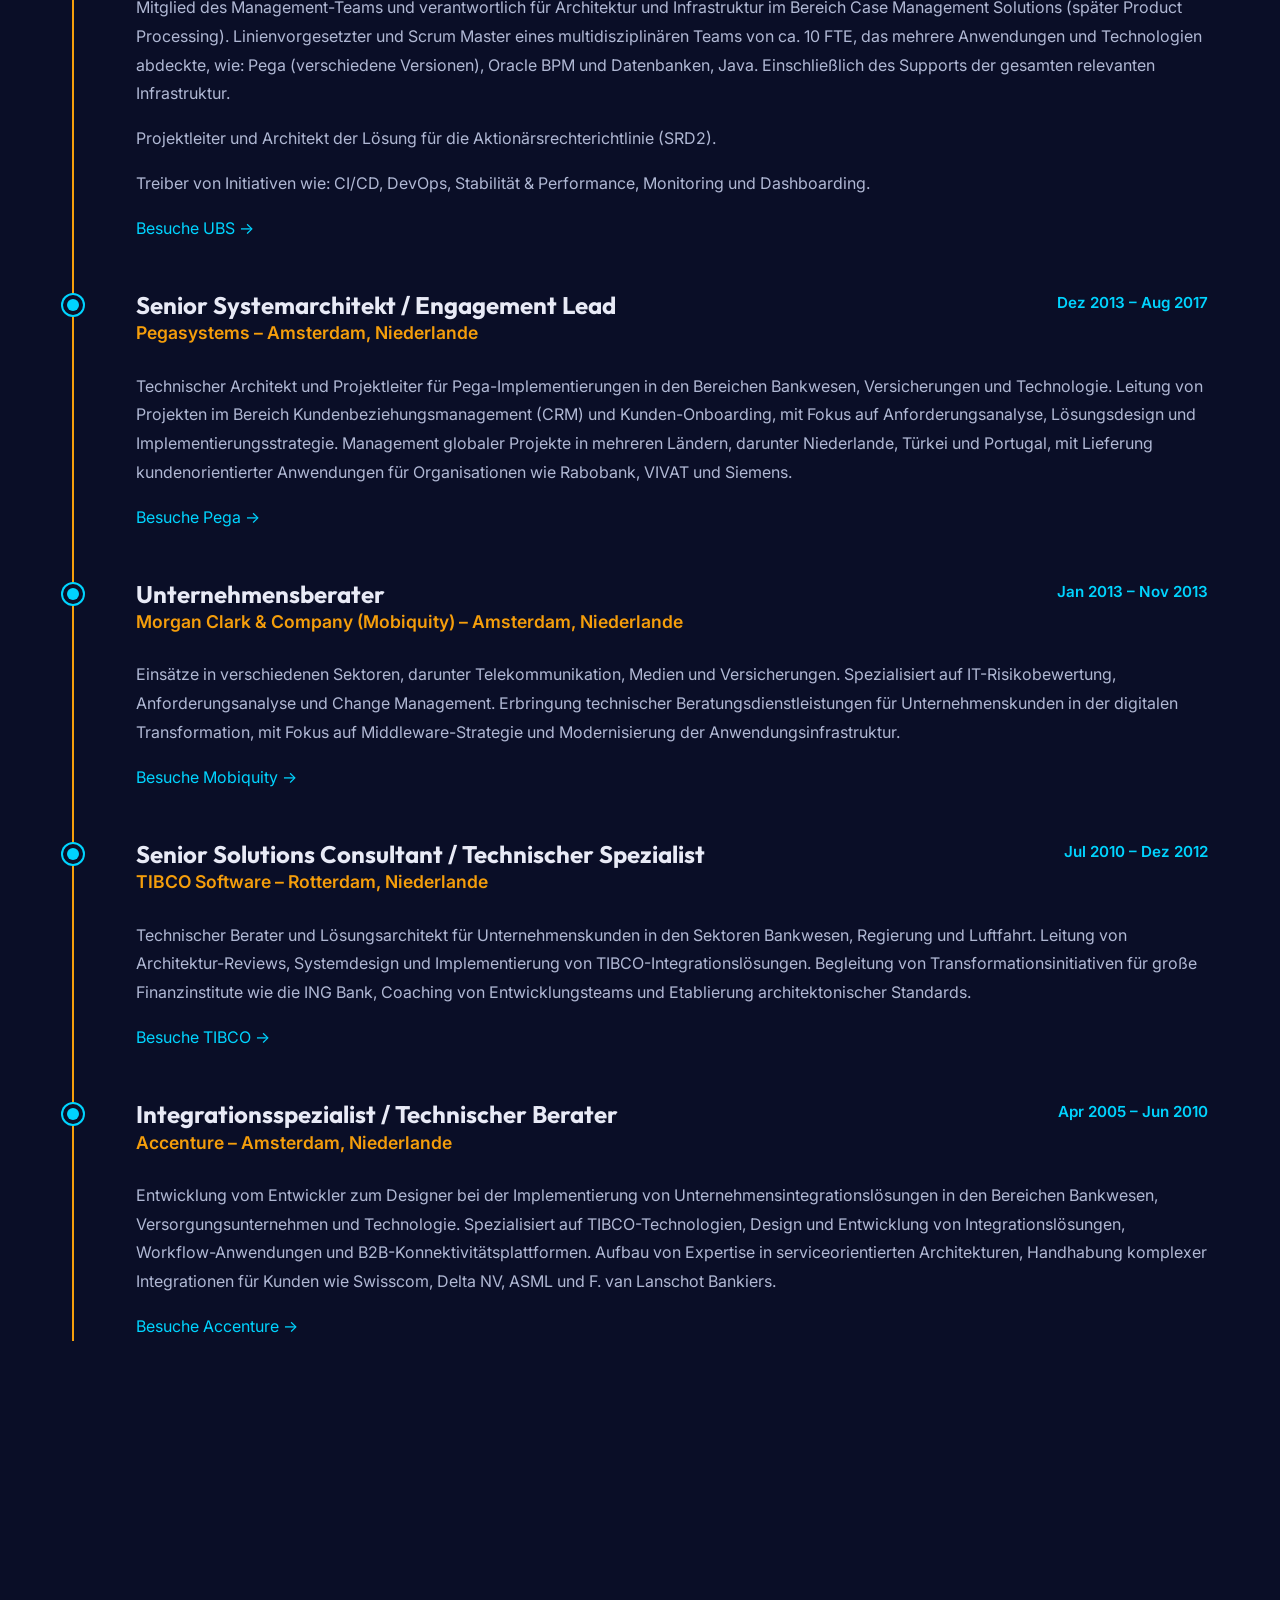
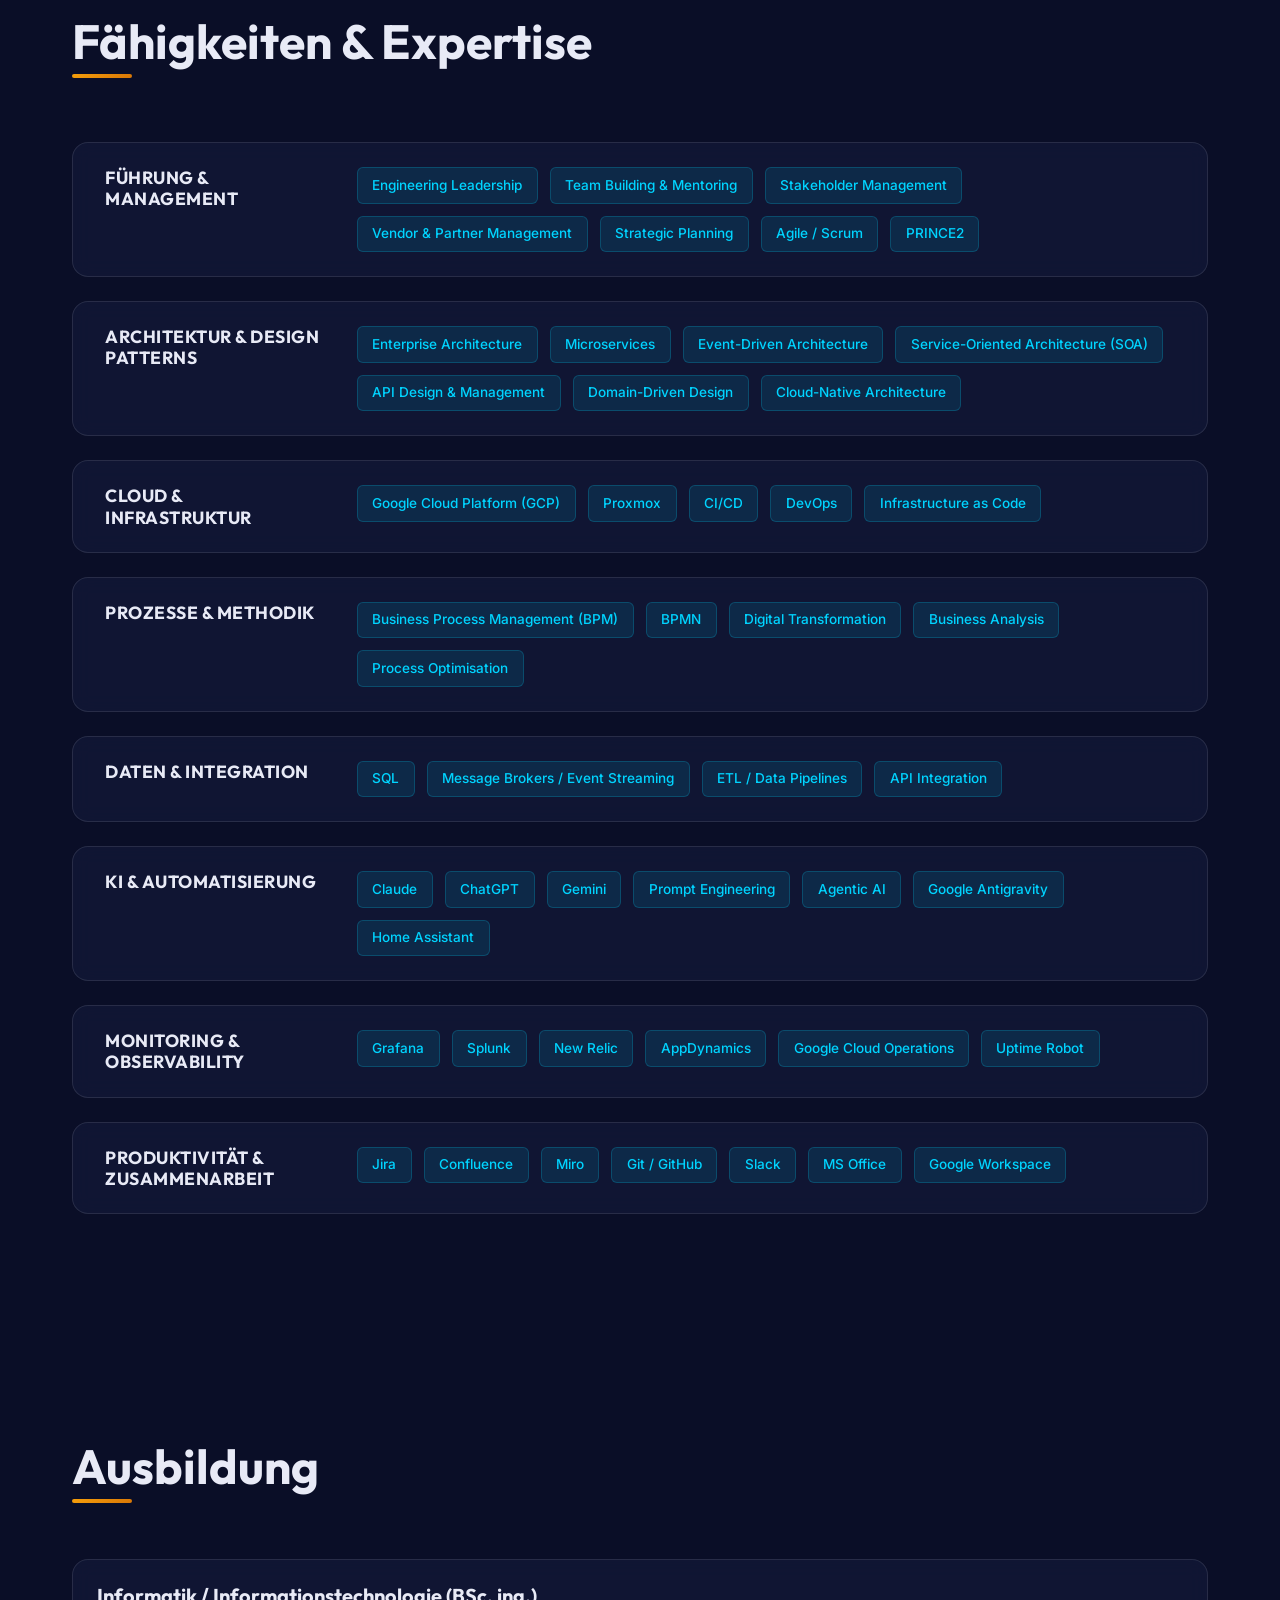
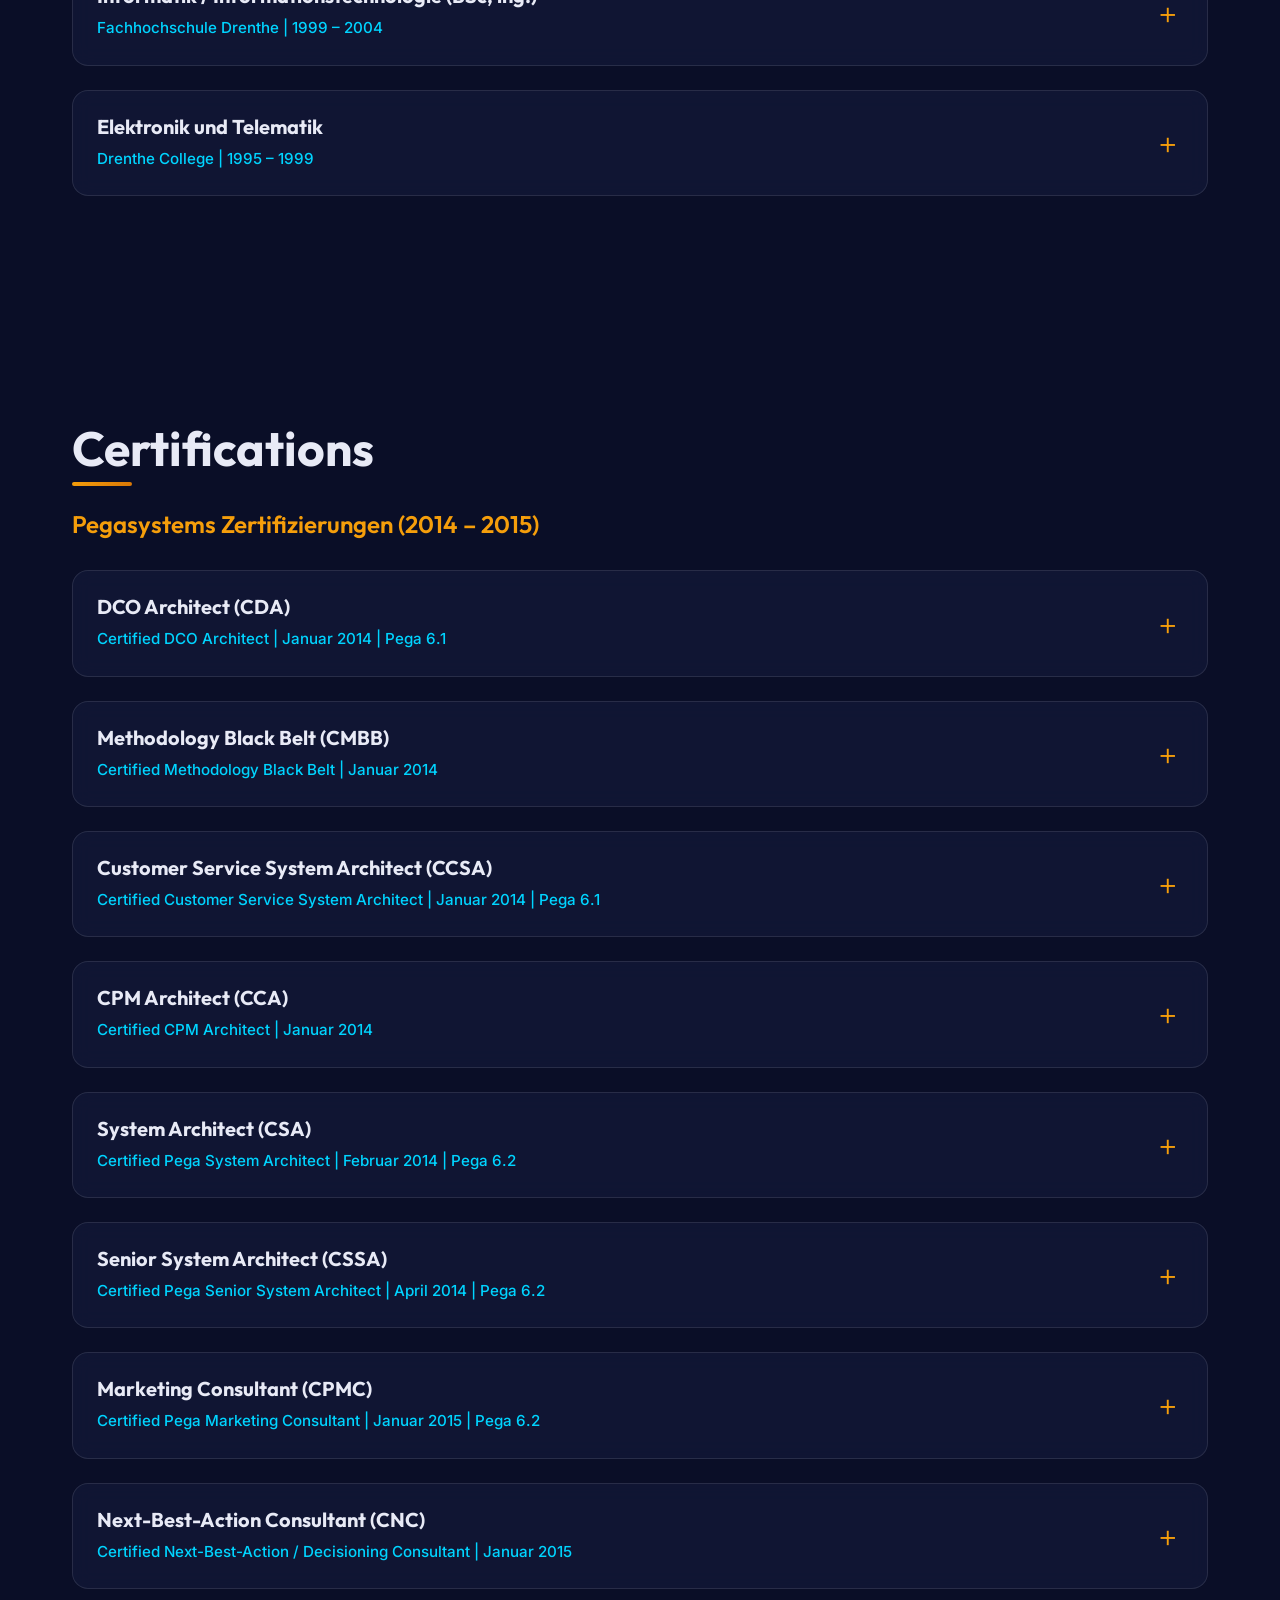
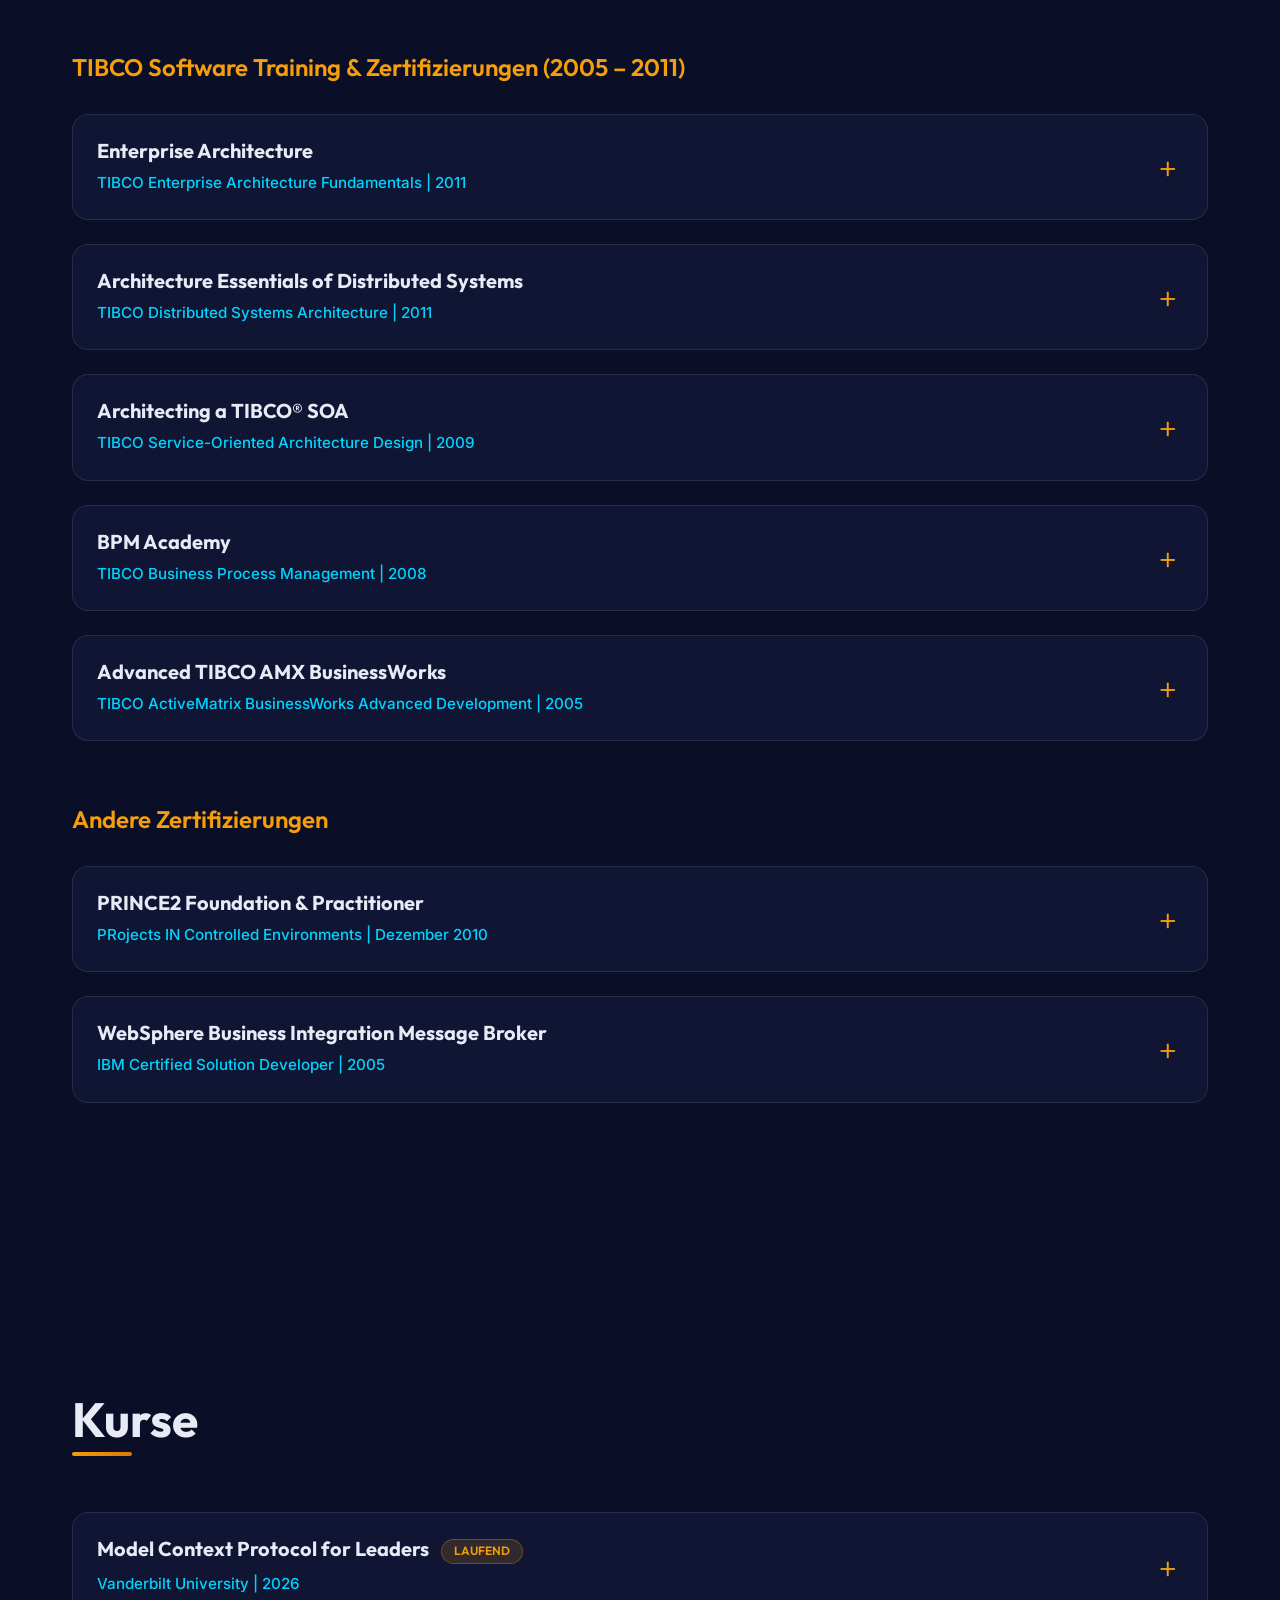
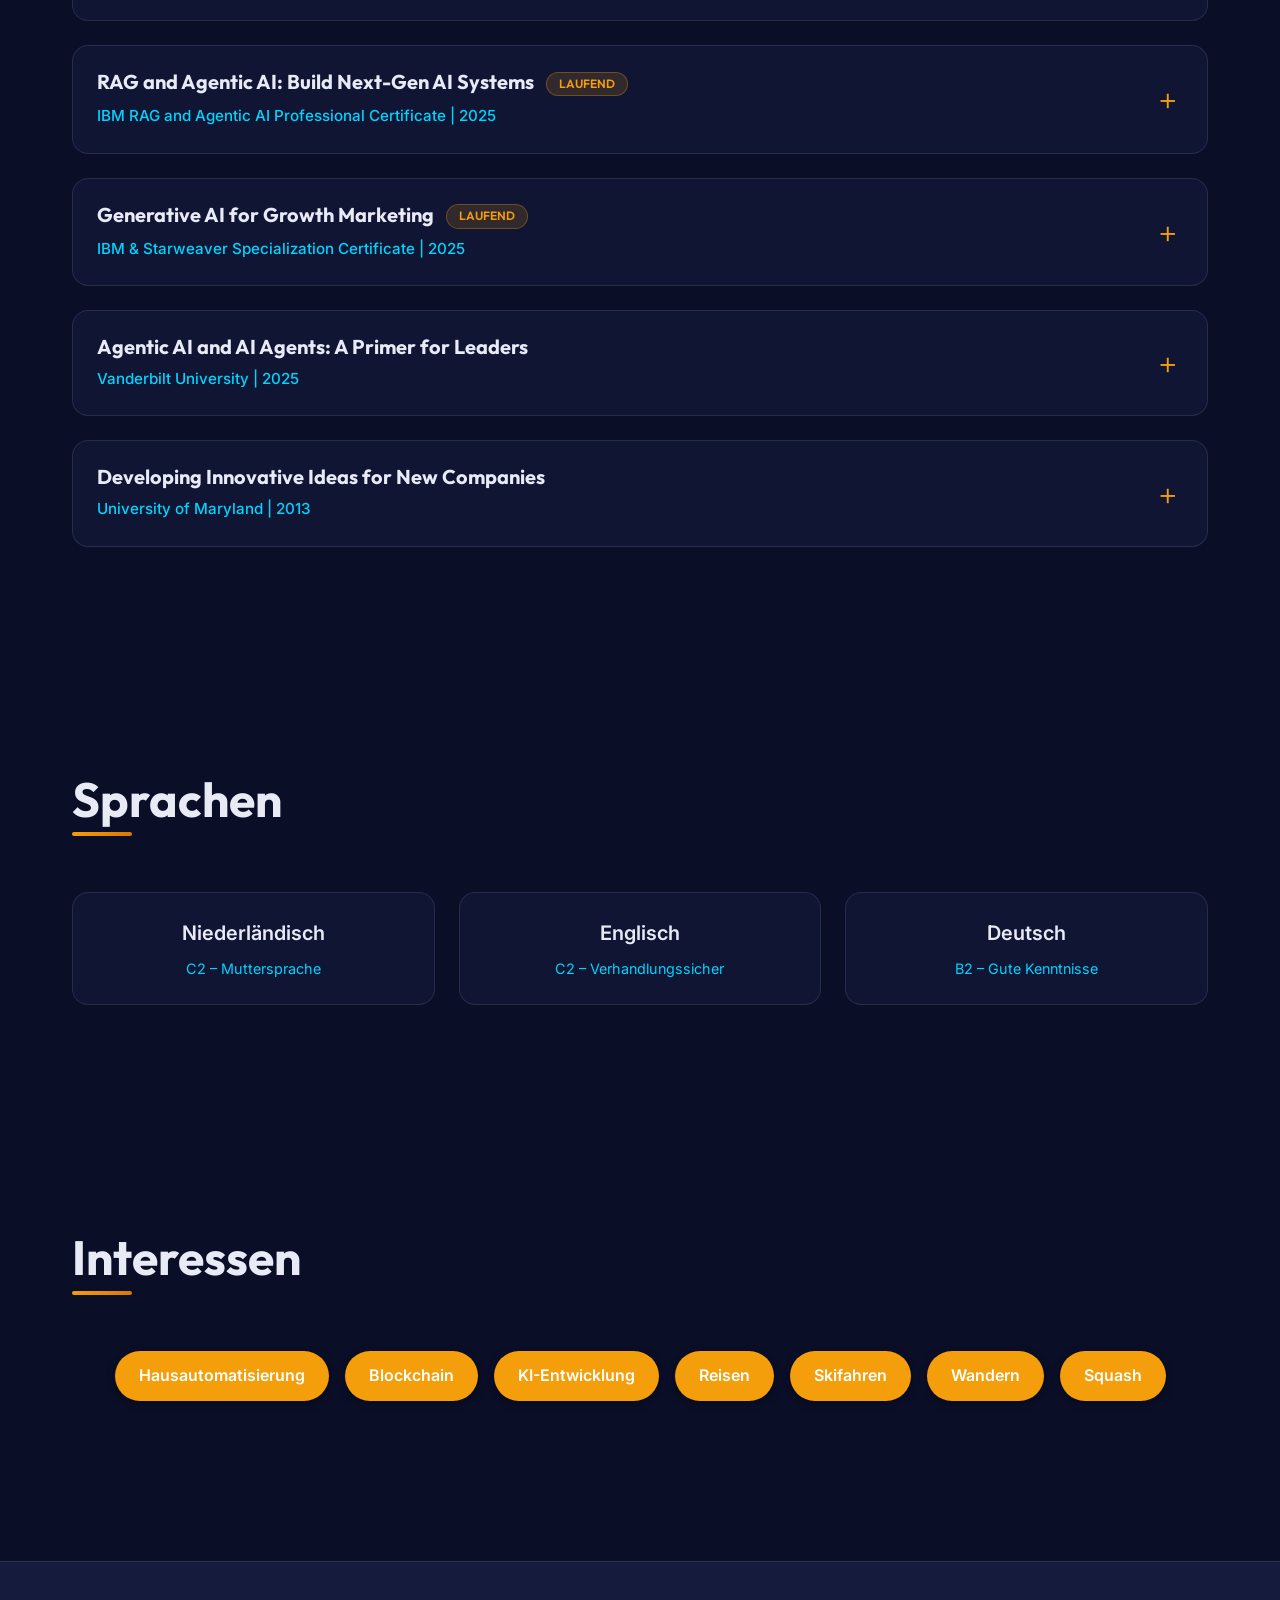
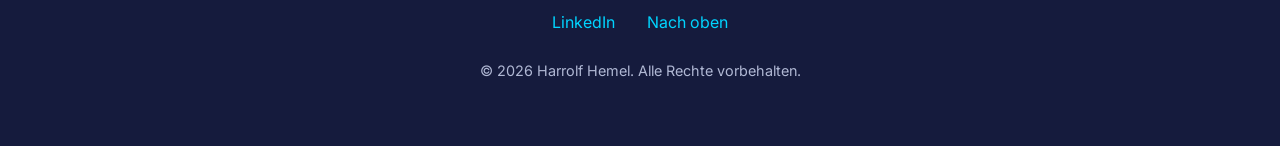
==== commit be2dc2e6: "Update certification dates in English and German versions" ====
--- a/index-de.html
+++ b/index-de.html
@@ -544,7 +544,7 @@
                         <div class="certification-header" onclick="toggleCertification(this)">
                             <div>
                                 <h4 class="certification-title">Methodology Black Belt (CMBB)</h4>
-                                <p class="certification-subtitle">Certified Methodology Black Belt | 2014</p>
+                                <p class="certification-subtitle">Certified Methodology Black Belt | Januar 2014</p>
                             </div>
                             <span class="expand-icon">+</span>
                         </div>
@@ -586,7 +586,7 @@
                         <div class="certification-header" onclick="toggleCertification(this)">
                             <div>
                                 <h4 class="certification-title">CPM Architect (CCA)</h4>
-                                <p class="certification-subtitle">Certified CPM Architect | 2014</p>
+                                <p class="certification-subtitle">Certified CPM Architect | Januar 2014</p>
                             </div>
                             <span class="expand-icon">+</span>
                         </div>
@@ -670,7 +670,7 @@
                             <div>
                                 <h4 class="certification-title">Next-Best-Action Consultant (CNC)</h4>
                                 <p class="certification-subtitle">Certified Next-Best-Action / Decisioning Consultant |
-                                    2015</p>
+                                    Januar 2015</p>
                             </div>
                             <span class="expand-icon">+</span>
                         </div>
@@ -697,7 +697,7 @@
                         <div class="certification-header" onclick="toggleCertification(this)">
                             <div>
                                 <h4 class="certification-title">Enterprise Architecture</h4>
-                                <p class="certification-subtitle">TIBCO Enterprise Architecture Fundamentals</p>
+                                <p class="certification-subtitle">TIBCO Enterprise Architecture Fundamentals | 2011</p>
                             </div>
                             <span class="expand-icon">+</span>
                         </div>
@@ -719,7 +719,7 @@
                         <div class="certification-header" onclick="toggleCertification(this)">
                             <div>
                                 <h4 class="certification-title">Architecture Essentials of Distributed Systems</h4>
-                                <p class="certification-subtitle">TIBCO Distributed Systems Architecture</p>
+                                <p class="certification-subtitle">TIBCO Distributed Systems Architecture | 2011</p>
                             </div>
                             <span class="expand-icon">+</span>
                         </div>
@@ -740,7 +740,7 @@
                         <div class="certification-header" onclick="toggleCertification(this)">
                             <div>
                                 <h4 class="certification-title">Architecting a TIBCO® SOA</h4>
-                                <p class="certification-subtitle">TIBCO Service-Oriented Architecture Design</p>
+                                <p class="certification-subtitle">TIBCO Service-Oriented Architecture Design | 2009</p>
                             </div>
                             <span class="expand-icon">+</span>
                         </div>
@@ -761,7 +761,7 @@
                         <div class="certification-header" onclick="toggleCertification(this)">
                             <div>
                                 <h4 class="certification-title">BPM Academy</h4>
-                                <p class="certification-subtitle">TIBCO Business Process Management</p>
+                                <p class="certification-subtitle">TIBCO Business Process Management | 2008</p>
                             </div>
                             <span class="expand-icon">+</span>
                         </div>
@@ -783,7 +783,7 @@
                             <div>
                                 <h4 class="certification-title">Advanced TIBCO AMX BusinessWorks</h4>
                                 <p class="certification-subtitle">TIBCO ActiveMatrix BusinessWorks Advanced Development
-                                </p>
+                                    | 2005</p>
                             </div>
                             <span class="expand-icon">+</span>
                         </div>
@@ -809,7 +809,8 @@
                         <div class="certification-header" onclick="toggleCertification(this)">
                             <div>
                                 <h4 class="certification-title">PRINCE2 Foundation & Practitioner</h4>
-                                <p class="certification-subtitle">PRojects IN Controlled Environments | 2010</p>
+                                <p class="certification-subtitle">PRojects IN Controlled Environments | Dezember 2010
+                                </p>
                             </div>
                             <span class="expand-icon">+</span>
                         </div>
